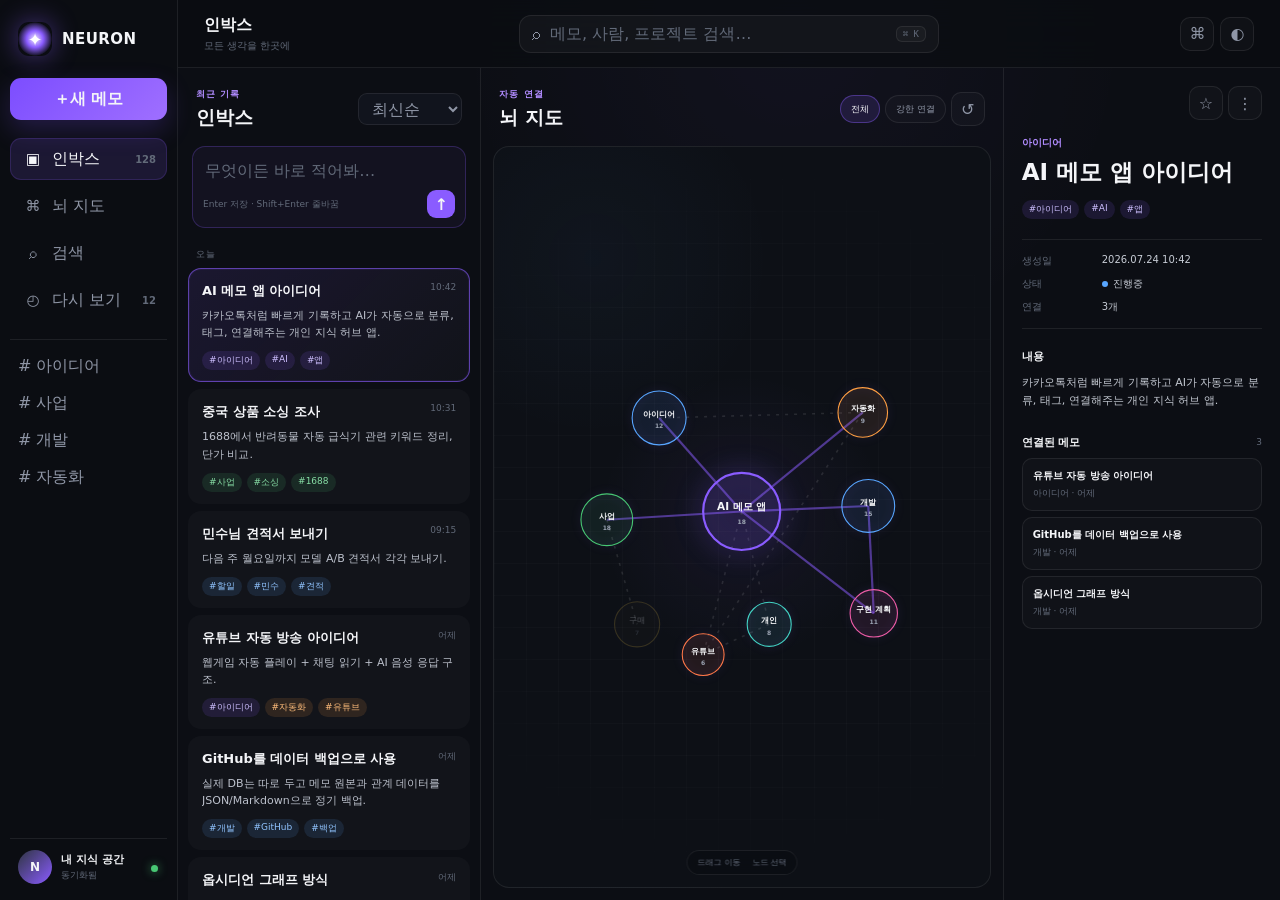
==== index.html @ 4fdd1e13 "NEURON v0.1.1" ====
<!doctype html>
<html lang="ko">
<head>
  <meta charset="utf-8" />
  <meta name="viewport" content="width=device-width, initial-scale=1, viewport-fit=cover" />
  <meta name="theme-color" content="#0b0d12" />
  <meta name="color-scheme" content="dark" />
  <title>NEURON — 개인 기억 인박스</title>
  <link rel="manifest" href="./manifest.webmanifest" />
  <link rel="icon" href="./assets/icon.svg" type="image/svg+xml" />
  <link rel="stylesheet" href="./styles.css" />
</head>
<body>
  <div class="app-shell" id="app">
    <aside class="sidebar" aria-label="주 메뉴">
      <div class="brand">
        <div class="brand-mark" aria-hidden="true">✦</div>
        <div>
          <strong>NEURON</strong>
          <span>PRIVATE BRAIN</span>
        </div>
      </div>

      <button class="new-note-button" id="newNoteDesktop" type="button">
        <span>＋</span><span>새 메모</span>
      </button>

      <nav class="side-nav">
        <button class="nav-item active" data-view="inbox" type="button">
          <span class="nav-icon">▣</span><span>인박스</span><b>128</b>
        </button>
        <button class="nav-item" data-view="graph" type="button">
          <span class="nav-icon">⌘</span><span>뇌 지도</span>
        </button>
        <button class="nav-item" data-view="search" type="button">
          <span class="nav-icon">⌕</span><span>검색</span>
        </button>
        <button class="nav-item" data-view="review" type="button">
          <span class="nav-icon">◴</span><span>다시 보기</span><b>12</b>
        </button>
      </nav>

      <div class="sidebar-section">
        <p>빠른 필터</p>
        <button class="mini-filter" type="button" data-filter="아이디어"># 아이디어</button>
        <button class="mini-filter" type="button" data-filter="사업"># 사업</button>
        <button class="mini-filter" type="button" data-filter="개발"># 개발</button>
        <button class="mini-filter" type="button" data-filter="자동화"># 자동화</button>
      </div>

      <div class="profile">
        <div class="avatar">N</div>
        <div>
          <strong>내 지식 공간</strong>
          <span>동기화됨</span>
        </div>
        <span class="sync-dot" title="동기화됨"></span>
      </div>
    </aside>

    <main class="workspace">
      <header class="topbar">
        <div class="topbar-title">
          <button class="mobile-menu-button" id="mobileMenuButton" type="button" aria-label="메뉴">☰</button>
          <div>
            <strong id="pageTitle">인박스</strong>
            <span id="pageSubtitle">모든 생각을 한곳에</span>
          </div>
        </div>

        <label class="global-search">
          <span>⌕</span>
          <input id="searchInput" type="search" placeholder="메모, 사람, 프로젝트 검색…" autocomplete="off" />
          <kbd>⌘ K</kbd>
        </label>

        <div class="topbar-actions">
          <button type="button" class="icon-button" id="focusGraphButton" title="뇌 지도">⌘</button>
          <button type="button" class="icon-button" id="themeButton" title="화면 집중">◐</button>
        </div>
      </header>

      <section class="desktop-grid view-panel active" id="view-inbox" data-panel="inbox">
        <section class="inbox-panel panel">
          <div class="panel-head">
            <div>
              <span class="eyebrow">최근 기록</span>
              <h2>인박스</h2>
            </div>
            <div class="panel-controls">
              <select id="sortSelect" aria-label="정렬">
                <option value="latest">최신순</option>
                <option value="oldest">오래된순</option>
              </select>
            </div>
          </div>

          <div class="composer inline-composer">
            <textarea id="quickNoteInput" rows="1" maxlength="1200" placeholder="무엇이든 바로 적어봐…"></textarea>
            <div class="composer-footer">
              <span class="composer-hint">Enter 저장 · Shift+Enter 줄바꿈</span>
              <button id="quickNoteSubmit" class="send-button" type="button" aria-label="메모 저장">↑</button>
            </div>
          </div>

          <div class="note-list" id="noteList" aria-live="polite"></div>
        </section>

        <section class="graph-panel panel">
          <div class="panel-head graph-head">
            <div>
              <span class="eyebrow">자동 연결</span>
              <h2>뇌 지도</h2>
            </div>
            <div class="graph-actions">
              <button class="chip-button active" type="button" data-graph-filter="all">전체</button>
              <button class="chip-button" type="button" data-graph-filter="strong">강한 연결</button>
              <button class="icon-button" id="resetGraphButton" type="button" title="그래프 초기화">↺</button>
            </div>
          </div>

          <div class="graph-stage" id="graphStage">
            <svg id="brainGraph" role="img" aria-label="메모 관계 그래프" viewBox="0 0 900 700" preserveAspectRatio="xMidYMid meet">
              <g id="graphEdges"></g>
              <g id="graphNodes"></g>
            </svg>
            <div class="graph-help">
              <span>드래그 이동</span><span>휠/핀치 확대</span><span>노드 선택</span>
            </div>
          </div>
        </section>

        <aside class="detail-panel panel" id="detailPanel">
          <div class="detail-empty" id="detailEmpty">
            <div class="empty-orbit">✦</div>
            <strong>메모를 선택해봐</strong>
            <span>내용과 연결된 메모가 여기에 보여.</span>
          </div>
          <div class="detail-content hidden" id="detailContent">
            <div class="detail-actions">
              <button class="icon-button" type="button" id="pinButton" title="고정">☆</button>
              <button class="icon-button" type="button" title="더보기">⋮</button>
            </div>
            <div class="detail-kicker" id="detailCategory">아이디어</div>
            <h2 id="detailTitle"></h2>
            <div class="tag-row" id="detailTags"></div>
            <dl class="meta-list">
              <div><dt>생성일</dt><dd id="detailCreated"></dd></div>
              <div><dt>상태</dt><dd><span class="status-dot"></span>진행중</dd></div>
              <div><dt>연결</dt><dd id="detailLinks"></dd></div>
            </dl>
            <div class="detail-body">
              <h3>내용</h3>
              <p id="detailBody"></p>
            </div>
            <div class="related-wrap">
              <div class="related-head"><h3>연결된 메모</h3><span id="relatedCount">0</span></div>
              <div id="relatedList" class="related-list"></div>
            </div>
          </div>
        </aside>
      </section>

      <section class="single-view view-panel" id="view-graph" data-panel="graph">
        <div class="standalone-panel">
          <div class="mobile-section-head">
            <div>
              <span class="eyebrow">관계 탐색</span>
              <h2>뇌 지도</h2>
            </div>
            <button class="icon-button" type="button" data-action="reset-mobile-graph">↺</button>
          </div>
          <div class="graph-stage standalone-graph">
            <svg id="mobileBrainGraph" role="img" aria-label="모바일 메모 관계 그래프" viewBox="0 0 900 700" preserveAspectRatio="xMidYMid meet">
              <g id="mobileGraphEdges"></g>
              <g id="mobileGraphNodes"></g>
            </svg>
          </div>
          <div class="mobile-node-info" id="mobileNodeInfo">
            노드를 선택하면 연결된 생각을 보여줘.
          </div>
        </div>
      </section>

      <section class="single-view view-panel" id="view-search" data-panel="search">
        <div class="standalone-panel narrow-panel">
          <span class="eyebrow">자연스럽게 찾기</span>
          <h2>검색</h2>
          <label class="large-search">
            <span>⌕</span>
            <input id="mobileSearchInput" type="search" placeholder="예: 지난주 사업 아이디어" />
          </label>
          <div class="search-suggestions">
            <button type="button">사업 아이디어</button>
            <button type="button">완료 안 한 할 일</button>
            <button type="button">자동화 관련 메모</button>
          </div>
          <div id="searchResults" class="search-results"></div>
        </div>
      </section>

      <section class="single-view view-panel" id="view-review" data-panel="review">
        <div class="standalone-panel narrow-panel">
          <span class="eyebrow">기억 회수</span>
          <h2>다시 보기</h2>
          <div class="review-grid">
            <article class="review-card">
              <span>7일 이상 안 본 메모</span>
              <strong>5개</strong>
              <p>중요하지만 최근 열어보지 않은 기록이 있어.</p>
            </article>
            <article class="review-card">
              <span>최근 발전한 아이디어</span>
              <strong>3개</strong>
              <p>연결된 메모가 새로 추가된 아이디어야.</p>
            </article>
            <article class="review-card">
              <span>미완료 할 일</span>
              <strong>4개</strong>
              <p>메모에 남아 있지만 아직 완료되지 않았어.</p>
            </article>
          </div>
        </div>
      </section>
    </main>

    <nav class="mobile-bottom-nav" aria-label="모바일 주 메뉴">
      <button class="mobile-nav-item active" data-view="inbox" type="button"><span>▣</span><b>인박스</b></button>
      <button class="mobile-nav-item" data-view="graph" type="button"><span>⌘</span><b>뇌 지도</b></button>
      <button class="mobile-fab" id="newNoteMobile" type="button" aria-label="새 메모">＋</button>
      <button class="mobile-nav-item" data-view="search" type="button"><span>⌕</span><b>검색</b></button>
      <button class="mobile-nav-item" data-view="review" type="button"><span>◴</span><b>다시 보기</b></button>
    </nav>

    <div class="modal-backdrop hidden" id="noteModal" role="dialog" aria-modal="true" aria-labelledby="modalTitle">
      <div class="note-modal-card">
        <div class="modal-head">
          <div>
            <span class="eyebrow">빠른 기록</span>
            <h2 id="modalTitle">새 메모</h2>
          </div>
          <button class="icon-button" id="closeModalButton" type="button" aria-label="닫기">×</button>
        </div>
        <textarea id="modalNoteInput" rows="7" maxlength="1200" placeholder="정리하지 말고 그냥 적어봐."></textarea>
        <div class="modal-footer">
          <span>저장 후 분류와 연결은 자동으로 처리돼.</span>
          <button class="primary-button" id="modalSaveButton" type="button">저장</button>
        </div>
      </div>
    </div>

    <div class="toast hidden" id="toast" role="status" aria-live="polite"></div>
  </div>

  <script src="./app.js" defer></script>
</body>
</html>
---- styles.css ----
:root {
  --bg: #0b0d12;
  --bg-soft: #10131a;
  --panel: rgba(19, 22, 30, 0.94);
  --panel-strong: #161a23;
  --panel-hover: #1b202b;
  --border: rgba(255, 255, 255, 0.08);
  --border-strong: rgba(255, 255, 255, 0.14);
  --text: #f4f5f8;
  --muted: #8f96a6;
  --muted-2: #626a79;
  --accent: #8a5cff;
  --accent-2: #b18cff;
  --accent-soft: rgba(138, 92, 255, 0.14);
  --green: #48c774;
  --blue: #58a6ff;
  --orange: #ff9f43;
  --yellow: #f2c94c;
  --pink: #ef5da8;
  --teal: #43d2c4;
  --danger: #ff6b6b;
  --sidebar-w: 208px;
  --topbar-h: 68px;
  --mobile-nav-h: 74px;
  --radius-lg: 18px;
  --radius-md: 14px;
  --shadow: 0 20px 60px rgba(0, 0, 0, 0.28);
}

* { box-sizing: border-box; }
html, body { margin: 0; min-height: 100%; background: var(--bg); color: var(--text); }
html { -webkit-text-size-adjust: 100%; }
body {
  font-family: Inter, Pretendard, "Apple SD Gothic Neo", "Noto Sans KR", system-ui, -apple-system, BlinkMacSystemFont, "Segoe UI", sans-serif;
  overflow-x: hidden;
}
button, input, textarea, select { font: inherit; }
button { color: inherit; }
button, [role="button"] { -webkit-tap-highlight-color: transparent; }
button:focus-visible, input:focus-visible, textarea:focus-visible, select:focus-visible {
  outline: 2px solid var(--accent-2);
  outline-offset: 2px;
}
.hidden { display: none !important; }

.app-shell {
  min-height: 100dvh;
  display: grid;
  grid-template-columns: var(--sidebar-w) minmax(0, 1fr);
  background:
    radial-gradient(circle at 62% 4%, rgba(138, 92, 255, 0.08), transparent 28%),
    var(--bg);
}

.sidebar {
  position: sticky;
  top: 0;
  height: 100dvh;
  z-index: 30;
  display: flex;
  flex-direction: column;
  gap: 18px;
  padding: 18px 14px 16px;
  background: rgba(12, 14, 19, 0.97);
  border-right: 1px solid var(--border);
}

.brand {
  min-height: 42px;
  display: flex;
  align-items: center;
  gap: 10px;
  padding: 0 8px;
}
.brand-mark {
  width: 34px;
  height: 34px;
  border-radius: 11px;
  display: grid;
  place-items: center;
  background: radial-gradient(circle at 50% 50%, #d8c8ff 0 8%, #8a5cff 35%, rgba(138,92,255,.15) 67%, transparent 70%);
  box-shadow: 0 0 26px rgba(138, 92, 255, 0.45);
  color: #fff;
  font-size: 18px;
}
.brand strong { display: block; font-size: 15px; letter-spacing: .03em; }
.brand span { display: block; margin-top: 2px; font-size: 9px; color: var(--muted-2); letter-spacing: .13em; }

.new-note-button {
  border: 0;
  min-height: 42px;
  border-radius: 11px;
  cursor: pointer;
  background: linear-gradient(135deg, #7c4dff, #9f6fff);
  box-shadow: 0 10px 26px rgba(124, 77, 255, .22);
  font-weight: 750;
}
.new-note-button:hover { filter: brightness(1.08); }

.side-nav { display: grid; gap: 5px; }
.nav-item {
  width: 100%;
  min-height: 42px;
  border: 1px solid transparent;
  border-radius: 11px;
  background: transparent;
  display: grid;
  grid-template-columns: 24px minmax(0, 1fr) auto;
  align-items: center;
  gap: 7px;
  padding: 0 10px;
  cursor: pointer;
  color: var(--muted);
  text-align: left;
}
.nav-item:hover { background: rgba(255,255,255,.03); color: var(--text); }
.nav-item.active {
  color: var(--text);
  background: var(--accent-soft);
  border-color: rgba(138, 92, 255, .18);
}
.nav-item b { font-size: 10px; font-weight: 600; color: var(--muted-2); }
.nav-icon { text-align: center; font-size: 15px; }

.sidebar-section {
  display: grid;
  gap: 5px;
  padding-top: 10px;
  border-top: 1px solid var(--border);
}
.sidebar-section p {
  margin: 0 0 4px;
  padding: 0 8px;
  font-size: 10px;
  color: var(--muted-2);
  text-transform: uppercase;
  letter-spacing: .08em;
}
.mini-filter {
  min-height: 32px;
  padding: 0 8px;
  border: 0;
  border-radius: 9px;
  text-align: left;
  background: transparent;
  color: var(--muted);
  cursor: pointer;
}
.mini-filter:hover { color: var(--text); background: rgba(255,255,255,.03); }

.profile {
  margin-top: auto;
  display: grid;
  grid-template-columns: 34px minmax(0,1fr) 8px;
  align-items: center;
  gap: 9px;
  padding: 11px 8px 0;
  border-top: 1px solid var(--border);
}
.avatar {
  width: 34px;
  height: 34px;
  border-radius: 50%;
  display: grid;
  place-items: center;
  background: linear-gradient(135deg, #2e3441, #8a5cff);
  font-size: 12px;
  font-weight: 800;
}
.profile strong { display: block; font-size: 11px; }
.profile span { display: block; font-size: 9px; color: var(--muted-2); margin-top: 2px; }
.sync-dot {
  width: 7px;
  height: 7px;
  border-radius: 50%;
  background: var(--green);
  box-shadow: 0 0 10px rgba(72,199,116,.7);
}

.workspace {
  min-width: 0;
  min-height: 100dvh;
  display: flex;
  flex-direction: column;
}
.topbar {
  position: sticky;
  top: 0;
  z-index: 20;
  height: var(--topbar-h);
  display: grid;
  grid-template-columns: minmax(150px, 1fr) minmax(260px, 420px) minmax(100px, 1fr);
  align-items: center;
  gap: 18px;
  padding: 0 clamp(14px, 2vw, 28px);
  border-bottom: 1px solid var(--border);
  background: rgba(11, 13, 18, 0.86);
  backdrop-filter: blur(18px);
  -webkit-backdrop-filter: blur(18px);
}
.topbar-title { display: flex; align-items: center; gap: 10px; min-width: 0; }
.topbar-title strong { display: block; font-size: 16px; }
.topbar-title span { display: block; margin-top: 3px; font-size: 10px; color: var(--muted-2); white-space: nowrap; overflow: hidden; text-overflow: ellipsis; }
.mobile-menu-button { display: none; }

.global-search {
  height: 38px;
  display: grid;
  grid-template-columns: auto minmax(0, 1fr) auto;
  align-items: center;
  gap: 8px;
  padding: 0 12px;
  border: 1px solid var(--border);
  border-radius: 12px;
  background: rgba(255,255,255,.035);
  color: var(--muted);
}
.global-search:focus-within { border-color: rgba(138,92,255,.5); background: rgba(138,92,255,.06); }
.global-search input {
  min-width: 0;
  border: 0;
  outline: 0;
  color: var(--text);
  background: transparent;
}
.global-search input::placeholder { color: var(--muted-2); }
.global-search kbd {
  border: 1px solid var(--border);
  border-radius: 6px;
  padding: 2px 6px;
  color: var(--muted-2);
  font-size: 9px;
  background: rgba(255,255,255,.03);
}
.topbar-actions { justify-self: end; display: flex; gap: 6px; }
.icon-button {
  min-width: 34px;
  height: 34px;
  border-radius: 10px;
  border: 1px solid var(--border);
  background: rgba(255,255,255,.025);
  color: var(--muted);
  cursor: pointer;
}
.icon-button:hover { color: var(--text); border-color: var(--border-strong); background: rgba(255,255,255,.05); }

.view-panel { display: none; }
.view-panel.active { display: grid; }

.desktop-grid {
  flex: 1;
  min-height: calc(100dvh - var(--topbar-h));
  grid-template-columns:
    minmax(280px, 0.95fr)
    minmax(430px, 1.65fr)
    minmax(280px, 0.95fr);
}
.panel {
  min-width: 0;
  min-height: 0;
  border-right: 1px solid var(--border);
  background: rgba(15, 18, 24, .44);
}
.panel:last-child { border-right: 0; }

.panel-head {
  min-height: 78px;
  display: flex;
  align-items: center;
  justify-content: space-between;
  gap: 12px;
  padding: 16px 18px 12px;
}
.eyebrow {
  display: block;
  font-size: 9px;
  font-weight: 800;
  letter-spacing: .12em;
  text-transform: uppercase;
  color: var(--accent-2);
}
.panel-head h2, .standalone-panel h2 {
  margin: 4px 0 0;
  font-size: clamp(18px, 1.5vw, 24px);
}
.panel-controls select {
  height: 32px;
  border: 1px solid var(--border);
  border-radius: 9px;
  padding: 0 9px;
  color: var(--muted);
  background: var(--panel);
}

.inbox-panel {
  display: flex;
  flex-direction: column;
  height: calc(100dvh - var(--topbar-h));
  overflow: hidden;
}
.composer {
  border: 1px solid rgba(138,92,255,.25);
  background: rgba(138,92,255,.055);
}
.inline-composer {
  margin: 0 14px 12px;
  border-radius: 13px;
  padding: 10px 10px 8px;
}
.composer textarea {
  width: 100%;
  max-height: 150px;
  resize: none;
  border: 0;
  outline: 0;
  color: var(--text);
  background: transparent;
  line-height: 1.5;
}
.composer textarea::placeholder { color: var(--muted-2); }
.composer-footer {
  display: flex;
  justify-content: space-between;
  align-items: center;
  gap: 8px;
  min-height: 30px;
}
.composer-hint { font-size: 9px; color: var(--muted-2); }
.send-button {
  width: 28px;
  height: 28px;
  border: 0;
  border-radius: 9px;
  display: grid;
  place-items: center;
  background: var(--accent);
  cursor: pointer;
  font-weight: 900;
}
.note-list {
  min-height: 0;
  flex: 1;
  overflow-y: auto;
  overscroll-behavior: contain;
  scrollbar-width: thin;
  padding: 0 10px 28px;
}
.day-divider {
  margin: 8px 8px 7px;
  font-size: 9px;
  color: var(--muted-2);
  letter-spacing: .08em;
  text-transform: uppercase;
}
.note-card {
  width: 100%;
  border: 1px solid transparent;
  border-radius: 13px;
  padding: 13px 13px 11px;
  margin-bottom: 7px;
  background: rgba(255,255,255,.025);
  cursor: pointer;
  text-align: left;
  transition: transform .14s ease, border-color .14s ease, background .14s ease;
}
.note-card:hover { background: rgba(255,255,255,.045); transform: translateY(-1px); }
.note-card.selected {
  border-color: rgba(138,92,255,.62);
  background: linear-gradient(135deg, rgba(138,92,255,.12), rgba(255,255,255,.025));
  box-shadow: inset 0 0 0 1px rgba(138,92,255,.08);
}
.note-card-top { display: flex; align-items: start; justify-content: space-between; gap: 10px; }
.note-card h3 {
  min-width: 0;
  margin: 0;
  font-size: 13px;
  line-height: 1.4;
  white-space: nowrap;
  overflow: hidden;
  text-overflow: ellipsis;
}
.note-time { flex: 0 0 auto; font-size: 9px; color: var(--muted-2); }
.note-card p {
  margin: 7px 0 10px;
  font-size: 11px;
  color: #bcc1cc;
  line-height: 1.55;
  display: -webkit-box;
  -webkit-line-clamp: 2;
  -webkit-box-orient: vertical;
  overflow: hidden;
}
.tag-row { display: flex; flex-wrap: wrap; gap: 5px; }
.tag {
  max-width: 100%;
  padding: 3px 7px;
  border-radius: 999px;
  font-size: 9px;
  overflow: hidden;
  white-space: nowrap;
  text-overflow: ellipsis;
  background: rgba(138,92,255,.13);
  color: #cebfff;
}
.tag.green { background: rgba(72,199,116,.12); color: #87dda5; }
.tag.blue { background: rgba(88,166,255,.12); color: #91c4ff; }
.tag.yellow { background: rgba(242,201,76,.12); color: #f0d77e; }
.tag.orange { background: rgba(255,159,67,.12); color: #ffbd7b; }

.graph-panel {
  height: calc(100dvh - var(--topbar-h));
  display: flex;
  flex-direction: column;
}
.graph-actions { display: flex; gap: 5px; align-items: center; flex-wrap: wrap; justify-content: end; }
.chip-button {
  height: 28px;
  border: 1px solid var(--border);
  border-radius: 999px;
  padding: 0 10px;
  background: rgba(255,255,255,.02);
  color: var(--muted);
  cursor: pointer;
  font-size: 9px;
}
.chip-button.active { color: var(--text); border-color: rgba(138,92,255,.4); background: var(--accent-soft); }

.graph-stage {
  position: relative;
  min-height: 0;
  flex: 1;
  margin: 0 12px 12px;
  overflow: hidden;
  border: 1px solid var(--border);
  border-radius: 16px;
  background:
    radial-gradient(circle at 50% 50%, rgba(138,92,255,.07), transparent 32%),
    radial-gradient(circle at 20% 15%, rgba(88,166,255,.04), transparent 24%),
    #0d1016;
  touch-action: none;
}
.graph-stage::before {
  content: "";
  position: absolute;
  inset: 0;
  pointer-events: none;
  background-image:
    linear-gradient(rgba(255,255,255,.018) 1px, transparent 1px),
    linear-gradient(90deg, rgba(255,255,255,.018) 1px, transparent 1px);
  background-size: 32px 32px;
  mask-image: radial-gradient(circle, black 0 54%, transparent 84%);
}
.graph-stage svg {
  width: 100%;
  height: 100%;
  min-height: 320px;
  display: block;
  cursor: grab;
}
.graph-stage svg:active { cursor: grabbing; }
.graph-help {
  position: absolute;
  left: 50%;
  bottom: 12px;
  transform: translateX(-50%);
  display: flex;
  gap: 12px;
  padding: 6px 10px;
  border: 1px solid var(--border);
  border-radius: 999px;
  background: rgba(11,13,18,.72);
  backdrop-filter: blur(10px);
  color: var(--muted-2);
  font-size: 8px;
  pointer-events: none;
  white-space: nowrap;
}

.edge {
  stroke: rgba(255,255,255,.16);
  stroke-width: 1.6;
  vector-effect: non-scaling-stroke;
}
.edge.strong { stroke: rgba(138,92,255,.52); stroke-width: 2.2; }
.edge.weak { stroke-dasharray: 3 6; opacity: .65; }
.node { cursor: pointer; transform-box: fill-box; transform-origin: center; }
.node circle {
  stroke-width: 2;
  filter: drop-shadow(0 0 8px rgba(138,92,255,.26));
  transition: filter .15s ease, opacity .15s ease;
}
.node:hover circle { filter: drop-shadow(0 0 16px rgba(138,92,255,.6)); }
.node text { fill: #f5f6f8; text-anchor: middle; font-weight: 800; pointer-events: none; }
.node .count { fill: #9ba3b2; font-weight: 600; }
.node.dim { opacity: .18; }
.node.active circle { stroke-width: 4; filter: drop-shadow(0 0 22px rgba(138,92,255,.78)); }

.detail-panel {
  height: calc(100dvh - var(--topbar-h));
  overflow-y: auto;
  padding: 18px;
  scrollbar-width: thin;
}
.detail-empty {
  height: 100%;
  min-height: 340px;
  display: grid;
  place-items: center;
  align-content: center;
  gap: 8px;
  color: var(--muted);
  text-align: center;
}
.empty-orbit {
  width: 54px;
  height: 54px;
  border: 1px solid rgba(138,92,255,.4);
  border-radius: 50%;
  display: grid;
  place-items: center;
  color: var(--accent-2);
  box-shadow: 0 0 30px rgba(138,92,255,.12);
}
.detail-empty strong { color: var(--text); font-size: 13px; }
.detail-empty span { font-size: 10px; }
.detail-content { position: relative; }
.detail-actions { display: flex; justify-content: flex-end; gap: 5px; }
.detail-kicker { margin-top: 16px; color: var(--accent-2); font-size: 10px; font-weight: 800; }
.detail-content h2 { margin: 8px 0 12px; font-size: clamp(20px, 1.8vw, 27px); line-height: 1.28; }
.meta-list {
  display: grid;
  gap: 9px;
  margin: 20px 0;
  padding: 14px 0;
  border-top: 1px solid var(--border);
  border-bottom: 1px solid var(--border);
}
.meta-list div { display: grid; grid-template-columns: 70px minmax(0,1fr); gap: 10px; font-size: 10px; }
.meta-list dt { color: var(--muted-2); }
.meta-list dd { margin: 0; color: #c7ccd5; }
.status-dot {
  display: inline-block;
  width: 6px;
  height: 6px;
  margin-right: 5px;
  border-radius: 50%;
  background: var(--blue);
}
.detail-body h3, .related-head h3 { margin: 0; font-size: 11px; }
.detail-body p { margin: 10px 0 0; font-size: 11px; line-height: 1.7; color: #c3c8d1; white-space: pre-wrap; }
.related-wrap { margin-top: 24px; }
.related-head { display: flex; align-items: center; justify-content: space-between; margin-bottom: 8px; }
.related-head span { font-size: 9px; color: var(--muted-2); }
.related-list { display: grid; gap: 6px; }
.related-item {
  padding: 10px;
  border: 1px solid var(--border);
  border-radius: 10px;
  background: rgba(255,255,255,.02);
}
.related-item strong { display: block; font-size: 10px; }
.related-item span { display: block; margin-top: 4px; font-size: 9px; color: var(--muted-2); }

.single-view {
  min-height: calc(100dvh - var(--topbar-h));
  padding: clamp(14px, 3vw, 32px);
}
.standalone-panel {
  width: min(1120px, 100%);
  min-height: calc(100dvh - var(--topbar-h) - 64px);
  margin: 0 auto;
  padding: clamp(16px, 2vw, 26px);
  border: 1px solid var(--border);
  border-radius: var(--radius-lg);
  background: rgba(16, 19, 26, .7);
  box-shadow: var(--shadow);
}
.narrow-panel { width: min(820px, 100%); }
.mobile-section-head { display: flex; justify-content: space-between; align-items: center; margin-bottom: 14px; }
.standalone-graph { height: min(68dvh, 700px); margin: 0; }
.mobile-node-info {
  margin-top: 12px;
  padding: 13px 14px;
  border: 1px solid var(--border);
  border-radius: 12px;
  background: rgba(255,255,255,.025);
  color: var(--muted);
  font-size: 11px;
  line-height: 1.5;
}

.large-search {
  height: 48px;
  display: grid;
  grid-template-columns: auto minmax(0, 1fr);
  align-items: center;
  gap: 8px;
  margin-top: 18px;
  padding: 0 14px;
  border: 1px solid var(--border);
  border-radius: 13px;
  background: rgba(255,255,255,.03);
}
.large-search:focus-within { border-color: rgba(138,92,255,.55); }
.large-search input { min-width: 0; border: 0; outline: 0; background: transparent; color: var(--text); }
.search-suggestions { display: flex; flex-wrap: wrap; gap: 7px; margin-top: 12px; }
.search-suggestions button {
  min-height: 31px;
  border: 1px solid var(--border);
  border-radius: 999px;
  padding: 0 10px;
  background: rgba(255,255,255,.02);
  color: var(--muted);
  cursor: pointer;
  font-size: 10px;
}
.search-results { display: grid; gap: 8px; margin-top: 20px; }
.search-result {
  padding: 13px;
  border: 1px solid var(--border);
  border-radius: 12px;
  background: rgba(255,255,255,.02);
}
.search-result strong { display: block; font-size: 12px; }
.search-result p { margin: 6px 0 0; color: var(--muted); font-size: 10px; line-height: 1.5; }

.review-grid {
  display: grid;
  grid-template-columns: repeat(3, minmax(0, 1fr));
  gap: 12px;
  margin-top: 20px;
}
.review-card {
  min-height: 170px;
  padding: 18px;
  border: 1px solid var(--border);
  border-radius: 15px;
  background: linear-gradient(145deg, rgba(138,92,255,.08), rgba(255,255,255,.02));
}
.review-card span { color: var(--muted); font-size: 10px; }
.review-card strong { display: block; margin-top: 18px; font-size: 34px; }
.review-card p { margin: 12px 0 0; color: #b6bcc8; line-height: 1.6; font-size: 10px; }

.mobile-bottom-nav { display: none; }

.modal-backdrop {
  position: fixed;
  inset: 0;
  z-index: 100;
  display: grid;
  place-items: center;
  padding: 16px;
  background: rgba(0,0,0,.68);
  backdrop-filter: blur(12px);
}
.note-modal-card {
  width: min(620px, 100%);
  border: 1px solid var(--border-strong);
  border-radius: 18px;
  padding: 18px;
  background: #131720;
  box-shadow: var(--shadow);
}
.modal-head { display: flex; justify-content: space-between; align-items: start; gap: 10px; }
.modal-head h2 { margin: 4px 0 0; font-size: 20px; }
.note-modal-card textarea {
  width: 100%;
  min-height: 180px;
  margin-top: 16px;
  resize: vertical;
  border: 1px solid var(--border);
  border-radius: 13px;
  padding: 14px;
  outline: 0;
  color: var(--text);
  background: rgba(255,255,255,.025);
  line-height: 1.6;
}
.note-modal-card textarea:focus { border-color: rgba(138,92,255,.55); }
.modal-footer {
  display: flex;
  align-items: center;
  justify-content: space-between;
  gap: 10px;
  margin-top: 12px;
}
.modal-footer span { color: var(--muted-2); font-size: 9px; }
.primary-button {
  min-width: 78px;
  height: 38px;
  border: 0;
  border-radius: 10px;
  background: var(--accent);
  cursor: pointer;
  font-weight: 800;
}

.toast {
  position: fixed;
  z-index: 120;
  left: 50%;
  bottom: 24px;
  transform: translateX(-50%);
  min-width: 170px;
  max-width: calc(100vw - 32px);
  padding: 10px 14px;
  border: 1px solid var(--border-strong);
  border-radius: 999px;
  background: rgba(20,23,31,.94);
  box-shadow: var(--shadow);
  color: var(--text);
  text-align: center;
  font-size: 10px;
}

body.focus-mode .sidebar,
body.focus-mode .detail-panel { display: none; }
body.focus-mode .app-shell { grid-template-columns: 1fr; }
body.focus-mode .desktop-grid { grid-template-columns: minmax(300px,.7fr) minmax(560px,1.8fr); }

@media (max-width: 1280px) {
  :root { --sidebar-w: 178px; }
  .desktop-grid {
    grid-template-columns: minmax(260px, .9fr) minmax(400px, 1.55fr) minmax(250px, .82fr);
  }
  .sidebar { padding-inline: 10px; }
  .brand span, .sidebar-section p { display: none; }
  .graph-help span:nth-child(2) { display: none; }
}

@media (max-width: 1080px) {
  :root { --sidebar-w: 74px; }
  .brand { justify-content: center; padding: 0; }
  .brand > div:last-child, .new-note-button span:last-child,
  .nav-item span:nth-child(2), .nav-item b,
  .sidebar-section, .profile > div:nth-child(2), .sync-dot { display: none; }
  .new-note-button { font-size: 20px; }
  .nav-item { grid-template-columns: 1fr; place-items: center; padding: 0; }
  .profile { grid-template-columns: 1fr; place-items: center; padding-inline: 0; }
  .desktop-grid { grid-template-columns: minmax(260px, .8fr) minmax(430px, 1.35fr); }
  .detail-panel { display: none; }
  .topbar { grid-template-columns: minmax(120px, .8fr) minmax(260px, 1.3fr) auto; }
}

@media (max-width: 820px) {
  :root {
    --topbar-h: 60px;
    --sidebar-w: 0px;
  }
  body { padding-bottom: env(safe-area-inset-bottom); }
  .app-shell { display: block; min-height: 100dvh; }
  .sidebar { display: none; }
  .workspace { min-height: 100dvh; padding-bottom: calc(var(--mobile-nav-h) + env(safe-area-inset-bottom)); }
  .topbar {
    height: var(--topbar-h);
    grid-template-columns: minmax(0,1fr) auto;
    padding: 0 max(14px, env(safe-area-inset-left)) 0 max(14px, env(safe-area-inset-right));
  }
  .topbar-title strong { font-size: 16px; }
  .topbar-title span { font-size: 9px; }
  .mobile-menu-button { display: none; }
  .global-search { display: none; }
  .topbar-actions .icon-button:first-child { display: none; }

  .desktop-grid {
    display: block !important;
    min-height: calc(100dvh - var(--topbar-h) - var(--mobile-nav-h));
  }
  .graph-panel, .detail-panel { display: none; }
  .inbox-panel {
    height: auto;
    min-height: calc(100dvh - var(--topbar-h) - var(--mobile-nav-h) - env(safe-area-inset-bottom));
    overflow: visible;
    border-right: 0;
    background: transparent;
  }
  .panel-head { min-height: 66px; padding: 14px 14px 8px; }
  .inline-composer {
    margin: 4px 12px 10px;
    position: sticky;
    top: calc(var(--topbar-h) + 8px);
    z-index: 9;
    background: rgba(18,21,29,.92);
    backdrop-filter: blur(14px);
  }
  .composer-hint { display: none; }
  .note-list {
    overflow: visible;
    padding: 0 10px 24px;
  }
  .note-card {
    padding: 14px;
    margin-bottom: 8px;
    background: rgba(255,255,255,.03);
  }
  .note-card:hover { transform: none; }
  .note-card h3 { font-size: 14px; }
  .note-card p { font-size: 11.5px; -webkit-line-clamp: 3; }
  .note-time { font-size: 10px; }

  .single-view {
    min-height: calc(100dvh - var(--topbar-h) - var(--mobile-nav-h) - env(safe-area-inset-bottom));
    padding: 12px;
  }
  .standalone-panel {
    min-height: calc(100dvh - var(--topbar-h) - var(--mobile-nav-h) - 24px - env(safe-area-inset-bottom));
    padding: 14px;
    border-radius: 15px;
    box-shadow: none;
  }
  .standalone-graph {
    height: calc(100dvh - var(--topbar-h) - var(--mobile-nav-h) - 166px - env(safe-area-inset-bottom));
    min-height: 360px;
  }
  .graph-stage svg { min-height: 280px; }
  .graph-help { display: none; }
  .review-grid { grid-template-columns: 1fr; }
  .review-card { min-height: 130px; }
  .review-card strong { font-size: 28px; }

  .mobile-bottom-nav {
    position: fixed;
    left: 0;
    right: 0;
    bottom: 0;
    z-index: 60;
    height: calc(var(--mobile-nav-h) + env(safe-area-inset-bottom));
    display: grid;
    grid-template-columns: 1fr 1fr 68px 1fr 1fr;
    align-items: start;
    padding: 8px max(6px, env(safe-area-inset-right)) env(safe-area-inset-bottom) max(6px, env(safe-area-inset-left));
    border-top: 1px solid var(--border);
    background: rgba(11,13,18,.94);
    backdrop-filter: blur(18px);
    -webkit-backdrop-filter: blur(18px);
  }
  .mobile-nav-item {
    height: 50px;
    border: 0;
    background: transparent;
    color: var(--muted-2);
    display: grid;
    place-items: center;
    align-content: center;
    gap: 4px;
    cursor: pointer;
  }
  .mobile-nav-item span { font-size: 18px; }
  .mobile-nav-item b { font-size: 9px; font-weight: 650; }
  .mobile-nav-item.active { color: var(--accent-2); }
  .mobile-fab {
    width: 52px;
    height: 52px;
    justify-self: center;
    margin-top: -18px;
    border: 0;
    border-radius: 50%;
    background: linear-gradient(135deg, #7a4eff, #a46fff);
    box-shadow: 0 12px 28px rgba(122,78,255,.38);
    color: white;
    font-size: 26px;
    cursor: pointer;
  }
  .modal-backdrop { align-items: end; padding: 0; }
  .note-modal-card {
    width: 100%;
    border-radius: 20px 20px 0 0;
    padding:
      18px
      max(16px, env(safe-area-inset-right))
      calc(16px + env(safe-area-inset-bottom))
      max(16px, env(safe-area-inset-left));
  }
  .note-modal-card textarea { min-height: 32dvh; resize: none; }
  .toast { bottom: calc(var(--mobile-nav-h) + 18px + env(safe-area-inset-bottom)); }
}

@media (max-width: 430px) {
  .topbar-actions .icon-button:last-child { min-width: 32px; height: 32px; }
  .panel-controls select { max-width: 92px; font-size: 10px; }
  .tag { font-size: 8.5px; }
  .mobile-bottom-nav { grid-template-columns: 1fr 1fr 62px 1fr 1fr; }
  .mobile-fab { width: 48px; height: 48px; }
  .modal-footer { align-items: flex-end; }
  .modal-footer span { max-width: 68%; line-height: 1.4; }
}

@media (max-width: 360px) {
  .panel-head { padding-inline: 11px; }
  .inline-composer { margin-inline: 9px; }
  .note-list { padding-inline: 7px; }
  .note-card { padding: 12px; }
  .mobile-nav-item b { font-size: 8px; }
  .mobile-bottom-nav { grid-template-columns: 1fr 1fr 58px 1fr 1fr; padding-inline: 2px; }
}

@media (orientation: landscape) and (max-height: 540px) and (max-width: 960px) {
  :root { --mobile-nav-h: 58px; --topbar-h: 52px; }
  .mobile-bottom-nav { grid-template-columns: 1fr 1fr 58px 1fr 1fr; padding-top: 4px; }
  .mobile-nav-item { height: 40px; }
  .mobile-nav-item span { font-size: 14px; }
  .mobile-fab { width: 42px; height: 42px; margin-top: -9px; }
  .standalone-graph { min-height: 240px; height: calc(100dvh - 160px); }
  .inline-composer { position: static; }
}

@media (prefers-reduced-motion: reduce) {
  *, *::before, *::after {
    scroll-behavior: auto !important;
    animation-duration: .001ms !important;
    transition-duration: .001ms !important;
  }
}
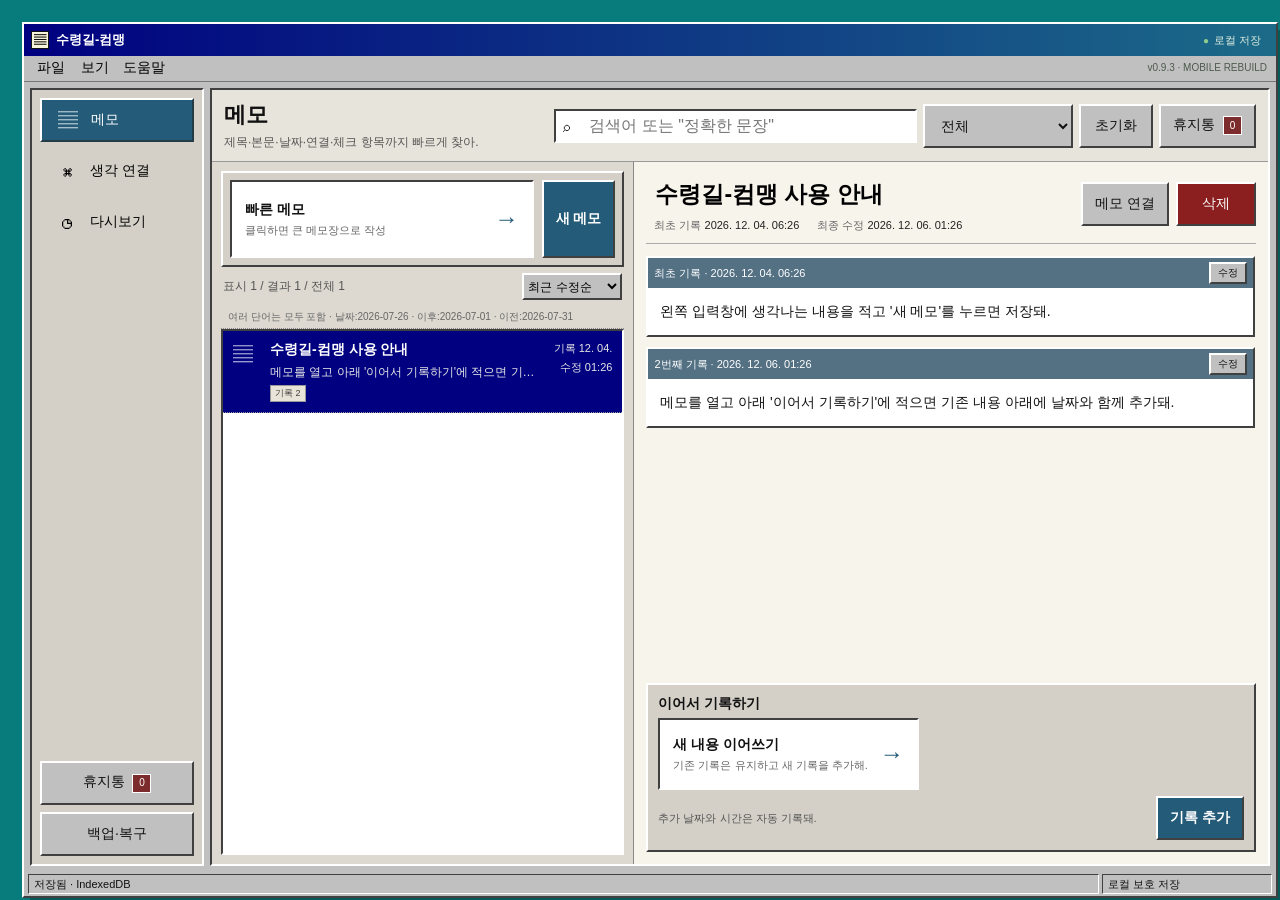
==== commit 7c07d005: "수령길-컴맹 v0.9.3" ====
--- a/index.html
+++ b/index.html
@@ -1,257 +1,134 @@
 <!doctype html>
 <html lang="ko">
 <head>
-  <meta charset="utf-8" />
-  <meta name="viewport" content="width=device-width, initial-scale=1, viewport-fit=cover" />
-  <meta name="theme-color" content="#0b0d12" />
-  <meta name="color-scheme" content="dark" />
-  <title>NEURON — 개인 기억 인박스</title>
-  <link rel="manifest" href="./manifest.webmanifest" />
-  <link rel="icon" href="./assets/icon.svg" type="image/svg+xml" />
-  <link rel="stylesheet" href="./styles.css" />
+<meta charset="utf-8">
+<meta name="viewport" content="width=device-width, initial-scale=1, viewport-fit=cover">
+<meta http-equiv="Content-Security-Policy" content="default-src 'self'; script-src 'self'; style-src 'self' 'unsafe-inline'; img-src 'self' data: blob:; font-src 'self'; connect-src 'none'; object-src 'none'; base-uri 'none'; frame-ancestors 'none'; form-action 'self'">
+<meta name="referrer" content="no-referrer">
+<meta name="theme-color" content="#245b78">
+<meta name="color-scheme" content="light">
+<link rel="icon" href="icons/icon-192.png">
+<title>수령길-컴맹 v0.9.3</title>
+<link rel="stylesheet" href="app-v093.css">
 </head>
 <body>
-  <div class="app-shell" id="app">
-    <aside class="sidebar" aria-label="주 메뉴">
-      <div class="brand">
-        <div class="brand-mark" aria-hidden="true">✦</div>
-        <div>
-          <strong>NEURON</strong>
-          <span>PRIVATE BRAIN</span>
-        </div>
-      </div>
+<div class="desktop"><main class="win">
+<header class="titlebar"><div class="title-left"><span class="app-icon">▤</span><span>수령길-컴맹</span></div><div class="title-right"><button class="title-save" id="backupTop" type="button" title="백업·복구 열기"><span class="save-dot">●</span><span>로컬 저장</span></button></div></header>
+<div class="menu"><button id="menuFile">파일</button><button id="menuView">보기</button><button id="menuHelp">도움말</button><span class="build">v0.9.3 · MOBILE REBUILD</span></div>
+<div class="layout">
+<aside class="sidebar"><nav class="nav"><button class="active" data-view="notes"><span class="ico">▤</span><span>메모</span></button><button data-view="graph"><span class="ico">⌘</span><span>생각 연결</span></button><button data-view="review"><span class="ico">◷</span><span>다시보기</span></button></nav><div class="side-actions"><button class="classic" id="trashBtn">휴지통 <span class="trash-badge" id="trashCountSide">0</span></button><button class="classic" id="backupBtn">백업·복구</button><input class="hidden" id="importFile" type="file" accept=".json,application/json"></div></aside>
+<section class="workspace">
+<section class="view active" data-panel="notes">
+<div class="toolbar"><div><h1>메모</h1><p>제목·본문·날짜·연결·체크 항목까지 빠르게 찾아.</p></div><div class="toolbar-actions search-actions"><label class="search"><span>⌕</span><input id="searchInput" type="search" placeholder='검색어 또는 "정확한 문장"'></label><select class="classic search-scope" id="searchScope" aria-label="검색 범위"><option value="all">전체</option><option value="title">제목</option><option value="body">본문</option><option value="linked">직접 연결된 메모</option><option value="tasks">미완료 체크</option><option value="recent30">최근 30일</option></select><button class="classic" id="searchClear" type="button">초기화</button><button class="classic safety-button" id="trashTopBtn" type="button" aria-label="휴지통">휴지통 <span class="trash-badge" id="trashCountTop">0</span></button></div></div>
+<div class="notes-layout" id="notesLayout">
+<section class="list-pane">
+<div class="quick"><button class="quick-editor-wrap note-launcher" id="quickEditorWrap" type="button"><span class="launcher-copy"><strong>빠른 메모</strong><small>클릭하면 큰 메모장으로 작성</small></span><span class="launcher-arrow">→</span><span class="rich-editor hidden" id="quickEditor" contenteditable="false"></span></button><button class="classic primary" id="newBtn">새 메모</button></div>
+<div class="list-meta"><span id="countText">0개</span><div class="list-meta-actions"><select id="sortSelect"><option value="updated">최근 수정순</option><option value="created">최근 작성순</option><option value="old">오래된 작성순</option><option value="title">제목순</option></select><button class="classic hidden" id="loadMoreBtn" type="button">더 보기</button></div></div><div class="search-guide" id="searchGuide">여러 단어는 모두 포함 · 날짜:2026-07-26 · 이후:2026-07-01 · 이전:2026-07-31</div><div class="note-list" id="noteList"></div>
+</section>
+<section class="detail-pane"><div class="empty" id="emptyState"><div class="big">▤</div><strong>메모를 선택해.</strong><span>오른쪽 내용은 고정된 영역 안에서만 스크롤돼.</span></div>
+<article class="detail hidden" id="detail"><div class="detail-top"><button class="classic mobile-back" id="backBtn">← 목록</button><div><input class="title-input" id="titleInput" maxlength="160"><div class="date-line"><span>최초 기록 <b id="createdText"></b></span><span>최종 수정 <b id="updatedText"></b></span></div></div><div class="detail-actions"><button class="classic" id="linkBtn">메모 연결</button><button class="classic danger" id="deleteBtn">삭제</button></div></div>
+<div class="timeline" id="timeline"></div>
+<div class="append"><label>이어서 기록하기</label><button class="append-editor-wrap note-launcher" id="appendEditorWrap" type="button"><span class="launcher-copy"><strong>새 내용 이어쓰기</strong><small>기존 기록은 유지하고 새 기록을 추가해.</small></span><span class="launcher-arrow">→</span><span class="rich-editor append-editor hidden" id="appendEditor" contenteditable="false"></span></button><div class="append-foot"><span>추가 날짜와 시간은 자동 기록돼.</span><button class="classic primary" id="appendBtn">기록 추가</button></div></div>
+</article></section></div></section>
+<section class="view" data-panel="graph">
+<div class="toolbar graph-toolbar"><div><h1>생각 연결</h1><p>실제 메모에 있는 단어와 직접 연결만 사용해 관계를 보여줘.</p></div><div class="graph-tools"><span class="graph-stats" id="graphStats">연결 계산 중</span><label class="graph-search"><span>⌕</span><input id="graphSearch" type="search" placeholder="그래프 메모 찾기"></label><select class="classic" id="graphMode"><option value="recent">최근 메모</option><option value="connected">연결 많은 메모</option><option value="all">전체에서 선택</option></select><select class="classic" id="graphLimit"><option value="40">40개</option><option value="70" selected>70개</option><option value="120">120개</option></select><select class="classic" id="graphStrength"><option value="loose">연결 넓게</option><option value="normal" selected>연결 보통</option><option value="strong">연결 강하게</option></select><button class="classic" id="graphLinkModeBtn">직접 연결</button><button class="classic" id="resetGraph">가운데</button></div></div>
+<div class="graph-layout"><div class="graph-box" id="graphBox"><div class="graph-link-mode-banner" id="graphLinkBanner">첫 번째 메모를 클릭한 뒤 → 연결할 두 번째 메모를 클릭해.</div><div class="graph-legend"><span><i class="legend-line"></i>실제 주제</span><span><i class="legend-line auto"></i>자동 연결</span><span><i class="legend-line manual"></i>직접 연결</span></div><svg class="graph-canvas" id="graph" viewBox="0 0 1000 700"><g id="graphViewport"><g id="edges"></g><g id="nodes"></g></g></svg><div class="graph-help">한 손가락 이동 · 두 손가락 확대 · 메모 한 번 클릭은 관계 보기 · 두 번 클릭은 열기</div></div><aside class="graph-inspector" id="graphInspector"><div class="graph-inspector-empty"><strong>메모를 선택해.</strong><span>관련 메모와 연결 이유가 여기에 표시돼.</span></div></aside></div>
+</section>
+<section class="view" data-panel="review"><div class="toolbar review-toolbar"><div><h1>다시보기</h1><p>잊힌 생각, 이어 쓴 기록, 미완료 체크를 다시 꺼내줘.</p></div><div class="review-tools"><select class="classic" id="reviewMode"><option value="all">전체</option><option value="daily">오늘의 메모</option><option value="stale">오래 안 본 메모</option><option value="tasks">미완료 체크</option><option value="connected">연결 중심</option></select><button class="classic" id="reviewShuffle" type="button">오늘 다시 뽑기</button></div></div><div class="review-summary" id="reviewSummary"></div><div class="review-grid" id="reviewGrid"></div></section>
+</section></div><footer class="status"><span id="statusText">저장됨</span><span id="syncStatusText">로컬 보호 저장</span></footer></main></div>
+<nav class="mobile-nav"><button class="active" data-view="notes"><span>▤</span><b>메모</b></button><button data-view="graph"><span>⌘</span><b>생각 연결</b></button><button data-view="review"><span>◷</span><b>다시보기</b></button></nav>
 
-      <button class="new-note-button" id="newNoteDesktop" type="button">
-        <span>＋</span><span>새 메모</span>
-      </button>
+<dialog id="newNoteDialog" class="note-window">
+  <div class="dlg-title"><strong>새 메모</strong><button id="newNoteCloseX" type="button">×</button></div>
+  <div class="dlg-body">
+    <input id="newNoteTitle" class="note-title-field" type="text" maxlength="160" placeholder="제목 — 비워두면 첫 문장으로 자동 생성">
+    <div class="note-window-toolbar rich-toolbar" data-toolbar-for="newNoteEditor">
+      <button class="format-btn" type="button" data-cmd="undo" title="실행 취소">↶</button>
+      <button class="format-btn" type="button" data-cmd="redo" title="다시 실행">↷</button>
+      <span class="toolbar-separator"></span>
+      <button class="format-btn" type="button" data-cmd="bold" title="굵게"><b>B</b></button>
+      <button class="format-btn" type="button" data-cmd="underline" title="밑줄"><u>U</u></button>
+      <button class="format-btn" type="button" data-cmd="strikeThrough" title="취소선"><s>S</s></button>
+      <span class="toolbar-separator"></span>
+      <button class="format-btn" type="button" data-cmd="insertUnorderedList" title="글머리 목록">•</button>
+      <button class="format-btn" type="button" data-cmd="insertOrderedList" title="번호 목록">1.</button>
+      <button class="format-btn" type="button" data-action="task" title="체크 항목">☐</button>
+      <button class="format-btn" type="button" data-action="link" title="링크">↗</button>
+      <span class="toolbar-separator"></span>
+      <select class="size-select" data-size title="글자 크기"><option value="2">작게</option><option value="3" selected>보통</option><option value="5">크게</option></select>
+      <button class="format-btn" type="button" data-cmd="removeFormat" title="서식 지우기">Tx</button>
+    </div>
+    <div id="newNoteEditor" class="note-window-editor" contenteditable="true" data-placeholder="여기에 편하게 메모해..."></div>
+    <div class="note-window-meta"><span><span class="editor-shortcuts">Ctrl/Cmd+Enter 저장 · Ctrl/Cmd+B 굵게</span> · <b class="editor-count" id="newEditorCount">0자</b></span><span><b class="draft-state" id="draftStatusNew">임시 저장 대기</b> <button class="classic draft-clear" id="clearNewDraft" type="button">임시글 삭제</button></span></div>
+  </div>
+  <div class="note-window-buttons"><button class="classic" id="newNoteCancel" type="button">취소</button><button class="classic primary" id="newNoteSave" type="button">메모 저장</button></div>
+</dialog>
 
-      <nav class="side-nav">
-        <button class="nav-item active" data-view="inbox" type="button">
-          <span class="nav-icon">▣</span><span>인박스</span><b>128</b>
-        </button>
-        <button class="nav-item" data-view="graph" type="button">
-          <span class="nav-icon">⌘</span><span>뇌 지도</span>
-        </button>
-        <button class="nav-item" data-view="search" type="button">
-          <span class="nav-icon">⌕</span><span>검색</span>
-        </button>
-        <button class="nav-item" data-view="review" type="button">
-          <span class="nav-icon">◴</span><span>다시 보기</span><b>12</b>
-        </button>
-      </nav>
+<dialog id="appendNoteDialog" class="note-window">
+  <div class="dlg-title"><strong id="appendWindowTitle">이어서 기록하기</strong><button id="appendNoteCloseX" type="button">×</button></div>
+  <div class="dlg-body">
+    <div class="note-window-toolbar rich-toolbar" data-toolbar-for="appendNoteEditor">
+      <button class="format-btn" type="button" data-cmd="undo" title="실행 취소">↶</button>
+      <button class="format-btn" type="button" data-cmd="redo" title="다시 실행">↷</button>
+      <span class="toolbar-separator"></span>
+      <button class="format-btn" type="button" data-cmd="bold" title="굵게"><b>B</b></button>
+      <button class="format-btn" type="button" data-cmd="underline" title="밑줄"><u>U</u></button>
+      <button class="format-btn" type="button" data-cmd="strikeThrough" title="취소선"><s>S</s></button>
+      <span class="toolbar-separator"></span>
+      <button class="format-btn" type="button" data-cmd="insertUnorderedList" title="글머리 목록">•</button>
+      <button class="format-btn" type="button" data-cmd="insertOrderedList" title="번호 목록">1.</button>
+      <button class="format-btn" type="button" data-action="task" title="체크 항목">☐</button>
+      <button class="format-btn" type="button" data-action="link" title="링크">↗</button>
+      <span class="toolbar-separator"></span>
+      <select class="size-select" data-size title="글자 크기"><option value="2">작게</option><option value="3" selected>보통</option><option value="5">크게</option></select>
+      <button class="format-btn" type="button" data-cmd="removeFormat" title="서식 지우기">Tx</button>
+    </div>
+    <div id="appendNoteEditor" class="note-window-editor" contenteditable="true" data-placeholder="기존 메모 아래에 이어서 기록해..."></div>
+    <div class="note-window-meta"><span>기존 내용은 유지 · <b class="editor-count" id="appendEditorCount">0자</b></span><span><b class="draft-state" id="draftStatusAppend">임시 저장 대기</b> <button class="classic draft-clear" id="clearAppendDraft" type="button">임시글 삭제</button></span></div>
+  </div>
+  <div class="note-window-buttons"><button class="classic" id="appendNoteCancel" type="button">취소</button><button class="classic primary" id="appendNoteSave" type="button">기록 추가</button></div>
+</dialog>
 
-      <div class="sidebar-section">
-        <p>빠른 필터</p>
-        <button class="mini-filter" type="button" data-filter="아이디어"># 아이디어</button>
-        <button class="mini-filter" type="button" data-filter="사업"># 사업</button>
-        <button class="mini-filter" type="button" data-filter="개발"># 개발</button>
-        <button class="mini-filter" type="button" data-filter="자동화"># 자동화</button>
-      </div>
+<dialog id="trashDialog">
+  <div class="dlg-title"><strong>휴지통</strong><button id="trashCloseX" type="button">×</button></div>
+  <div class="dlg-body">
+    <p class="backup-note">삭제한 메모는 이 브라우저의 휴지통에 30일 동안 보관돼. 복원하면 이어쓰기와 연결 정보도 함께 돌아와.</p>
+    <div class="trash-list" id="trashList"></div>
+  </div>
+  <div class="dlg-buttons"><button class="classic danger" id="emptyTrash" type="button">휴지통 비우기</button><button class="classic" id="trashClose" type="button">닫기</button></div>
+</dialog>
 
-      <div class="profile">
-        <div class="avatar">N</div>
-        <div>
-          <strong>내 지식 공간</strong>
-          <span>동기화됨</span>
-        </div>
-        <span class="sync-dot" title="동기화됨"></span>
-      </div>
-    </aside>
-
-    <main class="workspace">
-      <header class="topbar">
-        <div class="topbar-title">
-          <button class="mobile-menu-button" id="mobileMenuButton" type="button" aria-label="메뉴">☰</button>
-          <div>
-            <strong id="pageTitle">인박스</strong>
-            <span id="pageSubtitle">모든 생각을 한곳에</span>
-          </div>
-        </div>
-
-        <label class="global-search">
-          <span>⌕</span>
-          <input id="searchInput" type="search" placeholder="메모, 사람, 프로젝트 검색…" autocomplete="off" />
-          <kbd>⌘ K</kbd>
-        </label>
-
-        <div class="topbar-actions">
-          <button type="button" class="icon-button" id="focusGraphButton" title="뇌 지도">⌘</button>
-          <button type="button" class="icon-button" id="themeButton" title="화면 집중">◐</button>
-        </div>
-      </header>
-
-      <section class="desktop-grid view-panel active" id="view-inbox" data-panel="inbox">
-        <section class="inbox-panel panel">
-          <div class="panel-head">
-            <div>
-              <span class="eyebrow">최근 기록</span>
-              <h2>인박스</h2>
-            </div>
-            <div class="panel-controls">
-              <select id="sortSelect" aria-label="정렬">
-                <option value="latest">최신순</option>
-                <option value="oldest">오래된순</option>
-              </select>
-            </div>
-          </div>
-
-          <div class="composer inline-composer">
-            <textarea id="quickNoteInput" rows="1" maxlength="1200" placeholder="무엇이든 바로 적어봐…"></textarea>
-            <div class="composer-footer">
-              <span class="composer-hint">Enter 저장 · Shift+Enter 줄바꿈</span>
-              <button id="quickNoteSubmit" class="send-button" type="button" aria-label="메모 저장">↑</button>
-            </div>
-          </div>
-
-          <div class="note-list" id="noteList" aria-live="polite"></div>
-        </section>
-
-        <section class="graph-panel panel">
-          <div class="panel-head graph-head">
-            <div>
-              <span class="eyebrow">자동 연결</span>
-              <h2>뇌 지도</h2>
-            </div>
-            <div class="graph-actions">
-              <button class="chip-button active" type="button" data-graph-filter="all">전체</button>
-              <button class="chip-button" type="button" data-graph-filter="strong">강한 연결</button>
-              <button class="icon-button" id="resetGraphButton" type="button" title="그래프 초기화">↺</button>
-            </div>
-          </div>
-
-          <div class="graph-stage" id="graphStage">
-            <svg id="brainGraph" role="img" aria-label="메모 관계 그래프" viewBox="0 0 900 700" preserveAspectRatio="xMidYMid meet">
-              <g id="graphEdges"></g>
-              <g id="graphNodes"></g>
-            </svg>
-            <div class="graph-help">
-              <span>드래그 이동</span><span>휠/핀치 확대</span><span>노드 선택</span>
-            </div>
-          </div>
-        </section>
-
-        <aside class="detail-panel panel" id="detailPanel">
-          <div class="detail-empty" id="detailEmpty">
-            <div class="empty-orbit">✦</div>
-            <strong>메모를 선택해봐</strong>
-            <span>내용과 연결된 메모가 여기에 보여.</span>
-          </div>
-          <div class="detail-content hidden" id="detailContent">
-            <div class="detail-actions">
-              <button class="icon-button" type="button" id="pinButton" title="고정">☆</button>
-              <button class="icon-button" type="button" title="더보기">⋮</button>
-            </div>
-            <div class="detail-kicker" id="detailCategory">아이디어</div>
-            <h2 id="detailTitle"></h2>
-            <div class="tag-row" id="detailTags"></div>
-            <dl class="meta-list">
-              <div><dt>생성일</dt><dd id="detailCreated"></dd></div>
-              <div><dt>상태</dt><dd><span class="status-dot"></span>진행중</dd></div>
-              <div><dt>연결</dt><dd id="detailLinks"></dd></div>
-            </dl>
-            <div class="detail-body">
-              <h3>내용</h3>
-              <p id="detailBody"></p>
-            </div>
-            <div class="related-wrap">
-              <div class="related-head"><h3>연결된 메모</h3><span id="relatedCount">0</span></div>
-              <div id="relatedList" class="related-list"></div>
-            </div>
-          </div>
-        </aside>
-      </section>
-
-      <section class="single-view view-panel" id="view-graph" data-panel="graph">
-        <div class="standalone-panel">
-          <div class="mobile-section-head">
-            <div>
-              <span class="eyebrow">관계 탐색</span>
-              <h2>뇌 지도</h2>
-            </div>
-            <button class="icon-button" type="button" data-action="reset-mobile-graph">↺</button>
-          </div>
-          <div class="graph-stage standalone-graph">
-            <svg id="mobileBrainGraph" role="img" aria-label="모바일 메모 관계 그래프" viewBox="0 0 900 700" preserveAspectRatio="xMidYMid meet">
-              <g id="mobileGraphEdges"></g>
-              <g id="mobileGraphNodes"></g>
-            </svg>
-          </div>
-          <div class="mobile-node-info" id="mobileNodeInfo">
-            노드를 선택하면 연결된 생각을 보여줘.
-          </div>
-        </div>
-      </section>
-
-      <section class="single-view view-panel" id="view-search" data-panel="search">
-        <div class="standalone-panel narrow-panel">
-          <span class="eyebrow">자연스럽게 찾기</span>
-          <h2>검색</h2>
-          <label class="large-search">
-            <span>⌕</span>
-            <input id="mobileSearchInput" type="search" placeholder="예: 지난주 사업 아이디어" />
-          </label>
-          <div class="search-suggestions">
-            <button type="button">사업 아이디어</button>
-            <button type="button">완료 안 한 할 일</button>
-            <button type="button">자동화 관련 메모</button>
-          </div>
-          <div id="searchResults" class="search-results"></div>
-        </div>
-      </section>
-
-      <section class="single-view view-panel" id="view-review" data-panel="review">
-        <div class="standalone-panel narrow-panel">
-          <span class="eyebrow">기억 회수</span>
-          <h2>다시 보기</h2>
-          <div class="review-grid">
-            <article class="review-card">
-              <span>7일 이상 안 본 메모</span>
-              <strong>5개</strong>
-              <p>중요하지만 최근 열어보지 않은 기록이 있어.</p>
-            </article>
-            <article class="review-card">
-              <span>최근 발전한 아이디어</span>
-              <strong>3개</strong>
-              <p>연결된 메모가 새로 추가된 아이디어야.</p>
-            </article>
-            <article class="review-card">
-              <span>미완료 할 일</span>
-              <strong>4개</strong>
-              <p>메모에 남아 있지만 아직 완료되지 않았어.</p>
-            </article>
-          </div>
-        </div>
-      </section>
-    </main>
-
-    <nav class="mobile-bottom-nav" aria-label="모바일 주 메뉴">
-      <button class="mobile-nav-item active" data-view="inbox" type="button"><span>▣</span><b>인박스</b></button>
-      <button class="mobile-nav-item" data-view="graph" type="button"><span>⌘</span><b>뇌 지도</b></button>
-      <button class="mobile-fab" id="newNoteMobile" type="button" aria-label="새 메모">＋</button>
-      <button class="mobile-nav-item" data-view="search" type="button"><span>⌕</span><b>검색</b></button>
-      <button class="mobile-nav-item" data-view="review" type="button"><span>◴</span><b>다시 보기</b></button>
-    </nav>
-
-    <div class="modal-backdrop hidden" id="noteModal" role="dialog" aria-modal="true" aria-labelledby="modalTitle">
-      <div class="note-modal-card">
-        <div class="modal-head">
-          <div>
-            <span class="eyebrow">빠른 기록</span>
-            <h2 id="modalTitle">새 메모</h2>
-          </div>
-          <button class="icon-button" id="closeModalButton" type="button" aria-label="닫기">×</button>
-        </div>
-        <textarea id="modalNoteInput" rows="7" maxlength="1200" placeholder="정리하지 말고 그냥 적어봐."></textarea>
-        <div class="modal-footer">
-          <span>저장 후 분류와 연결은 자동으로 처리돼.</span>
-          <button class="primary-button" id="modalSaveButton" type="button">저장</button>
-        </div>
-      </div>
+<dialog id="backupDialog">
+  <div class="dlg-title"><strong>백업·복구</strong><button id="backupCloseX" type="button">×</button></div>
+  <div class="dlg-body">
+    <p class="backup-note">연동 기능은 마지막 단계로 미뤘어. 현재 데이터는 IndexedDB를 우선 사용하고 JSON·Markdown 백업과 복구 지점으로 보호해.</p><div class="storage-panel"><div id="storageEstimate">저장 공간 확인 중...</div><button class="classic" id="persistStorageBtn" type="button">브라우저 영구 저장 요청</button></div>
+    <div class="backup-grid">
+      <section class="backup-card"><h3>JSON 전체 백업</h3><p>메모, 이어쓰기, 수정 이력, 생각 연결, 휴지통을 한 파일로 저장해.</p><button class="classic" id="exportJsonBtn" type="button">JSON 다운로드</button></section>
+      <section class="backup-card"><h3>Markdown 백업</h3><p>사람이 바로 읽을 수 있는 하나의 Markdown 문서로 저장해.</p><button class="classic" id="exportMarkdownBtn" type="button">Markdown 다운로드</button></section>
+      <section class="backup-card"><h3>백업 파일 가져오기</h3><p>이전에 내보낸 JSON 파일로 현재 데이터를 복구해.</p><button class="classic" id="importBackupBtn" type="button">JSON 가져오기</button></section>
+      <section class="backup-card"><h3>로컬 복구 지점</h3><p>현재 상태를 이 브라우저 안에 별도 보관해. 최근 8개까지 유지돼.</p><button class="classic primary" id="createSnapshotBtn" type="button">지금 복구 지점 만들기</button></section>
     </div>
-
-    <div class="toast hidden" id="toast" role="status" aria-live="polite"></div>
+    <h3 style="margin:8px 0">최근 로컬 복구 지점</h3>
+    <div class="snapshot-list" id="snapshotList"></div>
   </div>
-
-  <script src="./app.js" defer></script>
-</body>
-</html>
+  <div class="dlg-buttons"><button class="classic" id="backupClose" type="button">닫기</button></div>
+</dialog>
+<dialog id="linkDialog"><div class="dlg-title"><strong>메모 직접 연결</strong><button id="linkCloseX" type="button">×</button></div><div class="dlg-body"><p style="margin-top:0">검색 결과는 최대 200개씩 보여줘. 체크 상태는 검색어를 바꿔도 유지돼.</p><label class="link-search"><span>⌕</span><input id="linkSearch" type="search" placeholder="연결할 메모 검색"></label><div class="link-result-count" id="linkResultCount">0개</div><div class="link-list" id="linkList"></div></div><div class="dlg-buttons"><button class="classic" id="linkClose" type="button">취소</button><button class="classic primary" id="linkSave" type="button">연결 저장</button></div></dialog><dialog id="editDialog" class="note-window"><form method="dialog" id="editForm"><div class="dlg-title"><strong>기록 수정</strong><button value="cancel">×</button></div><div class="dlg-body"><div class="rich-toolbar" data-toolbar-for="editEditor">
+      <button class="format-btn" type="button" data-cmd="undo" title="실행 취소">↶</button>
+      <button class="format-btn" type="button" data-cmd="redo" title="다시 실행">↷</button>
+      <span class="toolbar-separator"></span>
+      <button class="format-btn" type="button" data-cmd="bold" title="굵게"><b>B</b></button>
+      <button class="format-btn" type="button" data-cmd="underline" title="밑줄"><u>U</u></button>
+      <button class="format-btn" type="button" data-cmd="strikeThrough" title="취소선"><s>S</s></button>
+      <span class="toolbar-separator"></span>
+      <button class="format-btn" type="button" data-cmd="insertUnorderedList" title="글머리 목록">•</button>
+      <button class="format-btn" type="button" data-cmd="insertOrderedList" title="번호 목록">1.</button>
+      <button class="format-btn" type="button" data-action="task" title="체크 항목">☐</button>
+      <button class="format-btn" type="button" data-action="link" title="링크">↗</button>
+      <span class="toolbar-separator"></span>
+      <select class="size-select" data-size title="글자 크기"><option value="2">작게</option><option value="3" selected>보통</option><option value="5">크게</option></select>
+      <button class="format-btn" type="button" data-cmd="removeFormat" title="서식 지우기">Tx</button>
+    </div><div class="note-window-editor" id="editEditor" contenteditable="true"></div><div class="note-window-meta"><span>수정 전 내용은 이력에 남아 · <b class="editor-count" id="editEditorCount">0자</b></span><span><b class="draft-state" id="draftStatusEdit">임시 저장 대기</b> <button class="classic draft-clear" id="clearEditDraft" type="button">임시글 삭제</button></span></div></div><div class="dlg-buttons"><button class="classic" value="cancel">취소</button><button class="classic primary" id="saveEdit" value="default">수정 저장</button></div></form></dialog>
+<dialog id="historyDialog"><form method="dialog"><div class="dlg-title"><strong>수정 이력</strong><button value="cancel">×</button></div><div class="dlg-body"><div class="history-list" id="historyList"></div></div><div class="dlg-buttons"><button class="classic" value="cancel">닫기</button></div></form></dialog><div class="toast hidden" id="toast"><span id="toastText"></span><button class="toast-action hidden" id="toastAction" type="button"></button></div>
+<script src="app-v093.js" defer></script>
+</body></html>
--- a/app-v093.css
+++ b/app-v093.css
@@ -0,0 +1,1959 @@
+
+:root{--teal:#008080;--silver:#c0c0c0;--white:#fff;--light:#dfdfdf;--mid:#808080;--dark:#404040;--black:#111;--navy:#000080;--blue:#245b78;--paper:#f5f2e9;--danger:#8b1e1e;--mnav:62px}
+*{box-sizing:border-box}html,body{margin:0;min-height:100%;font-family:Tahoma,"MS Sans Serif","Segoe UI","Apple SD Gothic Neo",sans-serif;font-size:14px;color:var(--black);background:var(--teal);-webkit-text-size-adjust:100%}button,input,select{font:inherit}button{cursor:pointer}.hidden{display:none!important}
+.desktop{min-height:100dvh;padding:clamp(8px,2vw,22px);display:grid;place-items:center}.win{width:min(1460px,100%);height:min(920px,calc(100dvh - clamp(16px,4vw,44px)));min-height:600px;display:grid;grid-template-rows:30px 28px minmax(0,1fr) 24px;background:var(--silver);border:2px solid;border-color:#fff #404040 #404040 #fff;box-shadow:8px 8px 0 rgba(0,0,0,.28)}
+.titlebar{display:flex;align-items:center;justify-content:space-between;padding:3px 4px 3px 7px;color:#fff;background:linear-gradient(90deg,var(--navy),#1c6b88);user-select:none}.title-left{display:flex;align-items:center;gap:7px;font-weight:700}.app-icon{width:18px;height:18px;display:grid;place-items:center;color:#000;background:#f8f4dc;border:1px solid #111;font-size:12px}.win-buttons{display:flex;gap:2px}.win-buttons span{width:22px;height:20px;display:grid;place-items:center;color:#000;background:var(--silver);border:2px solid;border-color:#fff #404040 #404040 #fff;font-weight:800;line-height:1}
+.menu{display:flex;align-items:center;padding:2px 5px;border-bottom:1px solid #777}.menu button{height:22px;min-width:44px;border:0;background:transparent}.menu button:hover{color:#fff;background:var(--navy)}.build{margin-left:auto;font-size:11px;color:#315331;padding-right:4px}
+.layout{min-width:0;min-height:0;display:grid;grid-template-columns:174px minmax(0,1fr);gap:6px;padding:6px}.sidebar{min-height:0;padding:8px;display:flex;flex-direction:column;background:#d4d0c8;border:2px solid;border-color:#404040 #fff #fff #404040}.nav{display:grid;gap:7px}.nav button{min-height:46px;display:grid;grid-template-columns:31px minmax(0,1fr);align-items:center;gap:8px;padding:0 10px;border:1px solid transparent;background:transparent;text-align:left}.nav button:hover{border:1px dotted #000}.nav button.active{color:#fff;background:var(--blue);border:2px solid;border-color:#fff #233a47 #233a47 #fff}.nav .ico{font-size:20px;text-align:center}.side-actions{margin-top:auto;display:grid;gap:7px}
+.classic{min-height:32px;padding:4px 12px;color:#111;background:var(--silver);border:2px solid;border-color:#fff #404040 #404040 #fff}.classic:active{border-color:#404040 #fff #fff #404040;padding:5px 11px 3px 13px}.primary{color:#fff;background:var(--blue);font-weight:700}.danger{color:#fff;background:var(--danger)}
+.workspace{min-width:0;min-height:0;overflow:hidden;background:var(--paper);border:2px solid;border-color:#404040 #fff #fff #404040}.view{display:none;width:100%;height:100%;min-height:0}.view.active{display:flex;flex-direction:column}.toolbar{min-height:72px;padding:11px 14px;display:flex;align-items:center;justify-content:space-between;gap:14px;border-bottom:1px solid #999;background:#e7e4db}.toolbar h1{margin:0;font-size:22px}.toolbar p{margin:4px 0 0;color:#555;font-size:12px}.search{width:min(340px,44%);min-height:34px;display:grid;grid-template-columns:24px minmax(0,1fr);align-items:center;padding:0 7px;background:#fff;border:2px solid;border-color:#404040 #fff #fff #404040}.search input{min-width:0;border:0;outline:0;background:transparent}
+.notes-layout{min-height:0;flex:1;display:grid;grid-template-columns:minmax(300px,.8fr) minmax(430px,1.2fr)}.list-pane{min-width:0;min-height:0;display:flex;flex-direction:column;padding:9px;border-right:1px solid #888;background:#ddd9d0}.quick{display:grid;grid-template-columns:minmax(0,1fr) auto;gap:7px;padding:7px;background:#d4d0c8;border:2px solid;border-color:#fff #404040 #404040 #fff}.quick-editor-wrap{min-width:0;display:grid;grid-template-rows:auto minmax(54px,auto);gap:4px}
+.rich-toolbar{display:flex;align-items:center;gap:3px;flex-wrap:wrap}.format-btn,.size-select{height:27px;min-width:30px;padding:2px 7px;background:var(--silver);border:2px solid;border-color:#fff #404040 #404040 #fff}.format-btn:active{border-color:#404040 #fff #fff #404040}.format-btn b{font-size:15px}.format-btn u{font-size:15px}.size-select{min-width:82px}
+.rich-editor{min-height:54px;max-height:128px;overflow-y:auto;padding:8px;background:#fff;border:2px solid;border-color:#404040 #fff #fff #404040;outline:0;line-height:1.55;white-space:normal;overflow-wrap:anywhere}.rich-editor:empty:before{content:attr(data-placeholder);color:#777;pointer-events:none}.rich-editor font[size="2"]{font-size:12px}.rich-editor font[size="3"]{font-size:14px}.rich-editor font[size="5"]{font-size:19px}
+.list-meta{min-height:38px;display:flex;align-items:center;justify-content:space-between;padding:6px 2px;color:#555;font-size:12px}.list-meta select{min-height:27px;background:var(--silver);border:2px solid;border-color:#fff #404040 #404040 #fff}.note-list{min-height:0;flex:1;overflow-y:auto;background:#fff;border:2px solid;border-color:#404040 #fff #fff #404040}.note-row{width:100%;min-height:78px;display:grid;grid-template-columns:29px minmax(0,1fr) auto;gap:8px;align-items:start;padding:10px;border:0;border-bottom:1px dotted #999;background:#fff;text-align:left}.note-row:hover{background:#eee}.note-row.selected{color:#fff;background:var(--navy)}.note-icon{font-size:20px;color:var(--blue)}.note-row.selected .note-icon{color:#fff}.note-main{min-width:0}.note-title{display:block;font-weight:700;white-space:nowrap;overflow:hidden;text-overflow:ellipsis}.note-preview{display:block;margin-top:5px;color:#555;font-size:12px;white-space:nowrap;overflow:hidden;text-overflow:ellipsis}.note-dates{display:grid;gap:4px;color:#666;font-size:11px;white-space:nowrap;text-align:right}.note-row.selected .note-preview,.note-row.selected .note-dates{color:#e6e6e6}
+.detail-pane{min-width:0;min-height:0;overflow:hidden;padding:12px;background:#f7f4ec}.empty{height:100%;display:grid;place-items:center;align-content:center;gap:8px;color:#666;text-align:center}.empty .big{font-size:46px;color:var(--blue)}.empty strong{color:#222;font-size:16px}.empty span{font-size:12px}.detail{height:100%;max-width:900px;margin:0 auto;display:grid;grid-template-rows:auto minmax(0,1fr) auto;min-height:0}.detail-top{display:grid;grid-template-columns:minmax(0,1fr) auto;gap:10px;align-items:start;padding-bottom:10px;border-bottom:1px solid #aaa}.mobile-back{display:none}.title-input{width:100%;padding:5px 7px;border:2px solid transparent;background:transparent;font-size:23px;font-weight:700}.title-input:focus{outline:0;background:#fff;border-color:#404040 #fff #fff #404040}.date-line{display:flex;flex-wrap:wrap;gap:6px 18px;padding:3px 8px 0;color:#666;font-size:11px}.date-line b{color:#222;font-weight:500}
+.timeline{min-height:0;overflow-y:auto;display:grid;align-content:start;gap:10px;padding:12px 1px 12px 0}.entry{background:#fff;border:2px solid;border-color:#fff #404040 #404040 #fff}.entry-head{min-height:30px;display:flex;align-items:center;justify-content:space-between;gap:8px;padding:4px 6px;color:#fff;background:#547184;font-size:11px;position:sticky;top:0}.entry-actions{display:flex;gap:4px;flex-wrap:wrap}.tiny{min-height:22px;padding:1px 7px;color:#111;background:var(--silver);border:2px solid;border-color:#fff #404040 #404040 #fff;font-size:10px}.entry-body{padding:12px;overflow-wrap:anywhere;line-height:1.65}.entry-body font[size="2"]{font-size:12px}.entry-body font[size="3"]{font-size:14px}.entry-body font[size="5"]{font-size:19px}.entry-modified{padding:0 12px 9px;color:#666;font-size:10px}
+.append{padding:9px;background:#d4d0c8;border:2px solid;border-color:#fff #404040 #404040 #fff}.append label{display:block;margin-bottom:5px;font-weight:700}.append-editor{min-height:72px;max-height:130px}.append-foot{display:flex;align-items:center;justify-content:space-between;gap:8px;margin-top:6px}.append-foot span{color:#555;font-size:11px}
+.graph-box{position:relative;min-height:0;flex:1;margin:10px;overflow:hidden;background:linear-gradient(#e6e2da 1px,transparent 1px),linear-gradient(90deg,#e6e2da 1px,transparent 1px),#faf8f2;background-size:28px 28px;border:2px solid;border-color:#404040 #fff #fff #404040}.graph-canvas{width:100%;height:100%;min-height:390px;display:block;touch-action:none;cursor:grab}.graph-canvas:active{cursor:grabbing}.edge{stroke:#888;stroke-width:1.4;vector-effect:non-scaling-stroke}.gnode{cursor:pointer}.gnode rect{stroke-width:2}.gnode text{text-anchor:middle;pointer-events:none;font-size:12px}.gnode.topic rect{fill:#dfe4d7;stroke:#4d674a}.gnode.note rect{fill:#d7e2e7;stroke:var(--blue)}.gnode:hover rect{stroke:var(--navy);stroke-width:3}.graph-help{position:absolute;left:8px;right:8px;bottom:8px;padding:6px 8px;background:var(--silver);border:2px solid;border-color:#fff #404040 #404040 #fff;font-size:11px}
+.review-grid{min-height:0;overflow-y:auto;padding:12px;display:grid;grid-template-columns:repeat(3,minmax(0,1fr));align-content:start;gap:10px}.review-card{min-height:155px;padding:10px;background:#fff;border:2px solid;border-color:#fff #404040 #404040 #fff}.review-card h2{margin:0 0 8px;font-size:15px}.review-card strong{display:block;color:var(--blue);font-size:28px}.review-card p{color:#555;font-size:12px;line-height:1.5}.review-items{display:grid;gap:5px}.review-item{padding:6px;text-align:left;background:#f5f5f5;border:1px dotted #777;font-size:11px}
+.status{display:grid;grid-template-columns:minmax(0,1fr) 170px;gap:3px;padding:2px 4px}.status span{padding:2px 5px;border:1px solid;border-color:#404040 #fff #fff #404040;font-size:11px;overflow:hidden;white-space:nowrap;text-overflow:ellipsis}.mobile-nav{display:none}
+dialog{padding:0;width:min(650px,calc(100vw - 24px));background:var(--silver);border:2px solid;border-color:#fff #404040 #404040 #fff;box-shadow:8px 8px 0 rgba(0,0,0,.28)}dialog::backdrop{background:rgba(0,0,0,.45)}.dlg-title{min-height:28px;display:flex;align-items:center;justify-content:space-between;padding:3px 4px 3px 7px;color:#fff;background:var(--navy)}.dlg-title button{width:22px;height:20px;padding:0;background:var(--silver);border:2px solid;border-color:#fff #404040 #404040 #fff;font-weight:800}.dlg-body{padding:12px}.edit-editor{min-height:220px;max-height:55dvh}.dlg-body p{color:#555;font-size:11px}.dlg-buttons{display:flex;justify-content:flex-end;gap:7px;padding:0 12px 12px}.history-list{max-height:55dvh;overflow-y:auto;display:grid;gap:8px}.history-item{background:#fff;border:2px solid;border-color:#404040 #fff #fff #404040}.history-date{padding:5px 7px;color:#fff;background:#547184;font-size:11px}.history-body{padding:9px;overflow-wrap:anywhere;line-height:1.55}.toast{position:fixed;z-index:300;left:50%;bottom:28px;transform:translateX(-50%);max-width:calc(100vw - 24px);padding:9px 14px;color:#fff;background:#111;border:2px solid;border-color:#fff #404040 #404040 #fff;box-shadow:4px 4px 0 rgba(0,0,0,.25)}
+
+/* v0.3.1 */
+.detail-actions{display:flex;gap:6px;align-items:flex-start}
+.entry{position:relative}
+.entry.is-collapsed .entry-body{max-height:190px;overflow:hidden;position:relative}
+.entry.is-collapsed .entry-body:after{content:"";position:absolute;left:0;right:0;bottom:0;height:54px;pointer-events:none;background:linear-gradient(to bottom,rgba(255,255,255,0),#fff 88%)}
+.entry.expanded .entry-body{max-height:none;overflow:visible}.entry.expanded .entry-body:after{display:none}
+.entry-toggle{min-width:48px}
+.graph-tools{display:flex;align-items:center;gap:8px;flex-wrap:wrap;justify-content:flex-end}
+.graph-stats{padding:5px 8px;background:#fff;border:2px solid;border-color:#404040 #fff #fff #404040;font-size:11px;color:#444}
+.graph-box{background:radial-gradient(circle at center,rgba(36,91,120,.09),transparent 48%),linear-gradient(#e6e2da 1px,transparent 1px),linear-gradient(90deg,#e6e2da 1px,transparent 1px),#faf8f2;background-size:auto,28px 28px,28px 28px,auto}
+.edge{fill:none;vector-effect:non-scaling-stroke;transition:opacity .12s,stroke-width .12s}
+.topic-edge{stroke:#6f7d85;stroke-width:1.5;opacity:.58}
+.auto-edge{stroke:#99743b;stroke-width:1.6;stroke-dasharray:5 4;opacity:.50}
+.manual-edge{stroke:#7b3f69;stroke-width:3;opacity:.86}
+.edge.hot{opacity:1;stroke-width:3.6}
+.gnode{transition:opacity .12s}.gnode rect{filter:drop-shadow(3px 3px 0 rgba(0,0,0,.18));transition:stroke-width .12s,filter .12s}
+.gnode.note rect{fill:#d9e7ec;stroke:#245b78}.gnode.topic rect{fill:#e1e6d7;stroke:#4d674a}
+.gnode:hover rect{filter:drop-shadow(4px 4px 0 rgba(0,0,0,.23));stroke-width:3}
+.graph-box.inspecting .gnode.dim,.graph-box.inspecting .edge.dim{opacity:.14}.graph-box.inspecting .gnode.hot{opacity:1}
+.graph-legend{position:absolute;top:8px;left:8px;display:flex;gap:10px;align-items:center;flex-wrap:wrap;padding:5px 7px;background:rgba(192,192,192,.94);border:2px solid;border-color:#fff #404040 #404040 #fff;font-size:10px;z-index:2}
+.legend-line{display:inline-block;width:22px;height:0;border-top:2px solid #6f7d85;margin-right:4px;vertical-align:middle}.legend-line.auto{border-top:2px dashed #99743b}.legend-line.manual{border-top:3px solid #7b3f69}
+.link-list{max-height:52dvh;overflow:auto;display:grid;gap:5px}.link-row{display:grid;grid-template-columns:auto minmax(0,1fr);gap:8px;align-items:start;padding:8px;background:#fff;border:1px dotted #777;cursor:pointer}.link-row input{margin-top:2px}.link-row strong{display:block;margin-bottom:3px}.link-row span{display:block;color:#666;font-size:11px;white-space:nowrap;overflow:hidden;text-overflow:ellipsis}.link-empty{padding:14px;background:#eee;border:1px dotted #777;color:#555}
+@media(max-width:760px){.detail-actions{grid-column:1/-1;justify-self:end}.entry.is-collapsed .entry-body{max-height:150px}.graph-tools{gap:4px}.graph-stats{display:none}.graph-legend{right:8px}}
+
+
+/* v0.3.2 */
+.note-window{width:min(1000px,calc(100vw - 28px));max-width:1000px}
+.note-window .dlg-body{padding:10px}
+.note-window-editor{
+  min-height:58dvh;max-height:66dvh;overflow:auto;padding:14px;
+  background:#fff;border:2px solid;border-color:#404040 #fff #fff #404040;
+  outline:none;line-height:1.65;font-size:16px
+}
+.note-window-editor:empty:before{content:attr(data-placeholder);color:#777}
+.note-window-toolbar{display:flex;gap:5px;align-items:center;flex-wrap:wrap;margin-bottom:7px}
+.note-window-meta{display:flex;justify-content:space-between;gap:10px;flex-wrap:wrap;margin-top:8px;color:#555;font-size:11px}
+.note-window-buttons{display:flex;justify-content:flex-end;gap:7px;padding:0 10px 10px}
+.quick-editor-wrap,.append-editor-wrap{cursor:pointer}
+.quick-editor-wrap .rich-editor,.append-editor-wrap .rich-editor{pointer-events:none}
+.launch-hint{margin-left:auto;font-size:11px;color:#555;padding:0 4px}
+.graph-link-mode-banner{
+  position:absolute;top:8px;left:50%;transform:translateX(-50%);z-index:5;
+  padding:7px 10px;background:#fff8c9;border:2px solid;
+  border-color:#fff #404040 #404040 #fff;font-size:11px;display:none
+}
+.graph-box.link-mode .graph-link-mode-banner{display:block}
+.graph-box.link-mode .gnode.note rect{stroke:#7b3f69;stroke-width:3}
+.graph-box.link-mode .gnode.note{cursor:crosshair}
+.graph-box.link-mode .gnode.topic{opacity:.35;pointer-events:none}
+.graph-link-source rect{fill:#f0d8e8!important;stroke:#7b3f69!important;stroke-width:4!important}
+@media(max-width:760px){
+  .note-window{width:calc(100vw - 10px);max-width:none}
+  .note-window-editor{min-height:62dvh;max-height:68dvh;font-size:16px}
+}
+
+
+/* v0.3.3 — stable responsive */
+html,body{
+  width:100%;height:100%;
+  overflow:hidden!important;
+  overscroll-behavior:none;
+}
+body{
+  position:fixed;inset:0;
+  touch-action:manipulation;
+}
+.desktop{
+  width:100%;height:100%;
+  overflow:hidden;
+}
+.win{
+  max-width:100%;max-height:100%;
+  contain:layout paint;
+}
+.layout,.workspace,.view,.notes-layout,.list-pane,.detail-pane,.graph-box{
+  min-width:0;min-height:0;
+}
+.workspace,.view,.notes-layout{overflow:hidden}
+.note-list,.timeline,.review-grid{
+  overscroll-behavior:contain;
+  -webkit-overflow-scrolling:touch;
+}
+.graph-box{
+  overflow:hidden!important;
+  overscroll-behavior:none;
+  touch-action:none;
+  contain:layout paint;
+  isolation:isolate;
+}
+#graph{
+  width:100%;height:100%;
+  display:block;
+  touch-action:none!important;
+  user-select:none;
+  -webkit-user-select:none;
+  -webkit-touch-callout:none;
+  overscroll-behavior:none;
+  transform:translateZ(0);
+}
+#graphViewport{
+  will-change:transform;
+  transform-box:fill-box;
+  transform-origin:0 0;
+}
+.toolbar,.titlebar,.mobile-nav{flex-shrink:0}
+button,.classic,.format-btn,.nav button,.mobile-nav button{touch-action:manipulation}
+input,textarea,[contenteditable="true"]{font-size:16px}
+
+/* Tablet: 761–1180px */
+@media (min-width:761px) and (max-width:1180px){
+  .desktop{padding:8px}
+  .win{
+    width:100%;
+    height:calc(100dvh - 16px);
+    min-height:0;
+  }
+  .layout{
+    grid-template-columns:86px minmax(0,1fr);
+    gap:5px;padding:5px;
+  }
+  .sidebar{padding:6px}
+  .nav button{
+    grid-template-columns:1fr;
+    justify-items:center;
+    min-height:52px;
+    padding:4px;
+  }
+  .nav button span:last-child{display:none}
+  .notes-layout{
+    grid-template-columns:minmax(280px,40%) minmax(0,60%);
+  }
+  .toolbar{min-height:66px;padding:9px 10px}
+  .toolbar h1{font-size:20px}
+  .search{width:min(330px,45%)}
+  .detail-pane{padding:9px}
+  .note-window{width:min(900px,calc(100vw - 24px))}
+  .graph-box{margin:7px}
+}
+
+/* Mobile: outer shell fixed, inner panes scroll */
+@media (max-width:760px){
+  html,body{
+    height:100%;min-height:100%;
+    overflow:hidden!important;
+  }
+  body{
+    position:fixed;
+    width:100%;height:100%;
+    inset:0;
+  }
+  .desktop{
+    width:100%;height:100%;
+    min-height:0;overflow:hidden;
+  }
+  .win{
+    height:calc(var(--app-vh,100dvh) - var(--mobile-nav) - env(safe-area-inset-bottom))!important;
+    max-height:calc(var(--app-vh,100dvh) - var(--mobile-nav) - env(safe-area-inset-bottom))!important;
+    min-height:0!important;
+    overflow:hidden;
+  }
+  .workspace,.view{
+    height:100%;
+    min-height:0;
+    overflow:hidden;
+  }
+  .toolbar{width:100%;overflow:hidden}
+  .notes-layout{
+    height:calc(100% - 62px)!important;
+    min-height:0;overflow:hidden;
+  }
+  .list-pane,.detail-pane{
+    min-height:0;overflow:hidden;
+  }
+  .note-list{
+    min-height:0;overflow-y:auto;
+  }
+  .detail{
+    height:100%;min-height:0;
+    display:flex;flex-direction:column;
+  }
+  .detail-top{flex:0 0 auto}
+  .timeline{
+    flex:1 1 auto;
+    min-height:0;
+    overflow-y:auto;
+    -webkit-overflow-scrolling:touch;
+  }
+  .append{flex:0 0 auto}
+  .graph-box{
+    flex:1 1 auto;
+    min-height:0;
+    margin:5px;
+  }
+  #graph{min-height:0!important}
+  .graph-help{
+    pointer-events:none;
+    max-height:38px;
+    overflow:hidden;
+  }
+  .mobile-nav{
+    transform:translateZ(0);
+    backface-visibility:hidden;
+  }
+}
+@media (max-width:420px){
+  .toolbar{gap:6px}
+  .search{width:54%}
+  .graph-tools .classic{padding-inline:6px;font-size:11px}
+}
+
+
+/* v0.3.4 — real device stability */
+:root{
+  --tap-size:44px;
+  --stable-vh:100dvh;
+}
+html{
+  overflow-anchor:none;
+}
+body{
+  width:100%;
+  max-width:100%;
+  overflow:hidden!important;
+  overscroll-behavior:none;
+}
+.desktop,.win,.layout,.workspace,.view{
+  overflow:hidden;
+}
+.win{
+  height:min(940px,calc(var(--stable-vh) - clamp(16px,4vw,48px)));
+}
+button,.classic,.format-btn,.nav button,.mobile-nav button{
+  min-height:var(--tap-size);
+  touch-action:manipulation;
+}
+.win-buttons span{
+  min-height:20px;
+}
+dialog[open]{
+  position:fixed;
+  inset:50% auto auto 50%;
+  transform:translate(-50%,-50%);
+  max-height:calc(var(--stable-vh) - 16px);
+  overflow:hidden;
+  overscroll-behavior:none;
+}
+dialog[open] .dlg-body{
+  max-height:calc(var(--stable-vh) - 110px);
+  overflow:auto;
+  overscroll-behavior:contain;
+  -webkit-overflow-scrolling:touch;
+}
+.note-window[open] .dlg-body{
+  display:flex;
+  min-height:0;
+  flex-direction:column;
+  overflow:hidden;
+}
+.note-window[open] .note-window-editor{
+  flex:1 1 auto;
+  min-height:0;
+  max-height:none;
+  overflow:auto;
+  overscroll-behavior:contain;
+  -webkit-overflow-scrolling:touch;
+}
+.graph-box{
+  width:auto;
+  max-width:100%;
+  overflow:hidden!important;
+  touch-action:none!important;
+  overscroll-behavior:none!important;
+  contain:strict;
+  isolation:isolate;
+}
+#graph{
+  width:100%;
+  height:100%;
+  min-width:0;
+  min-height:0;
+  overflow:hidden;
+  touch-action:none!important;
+  overscroll-behavior:none!important;
+  user-select:none;
+  -webkit-user-select:none;
+  -webkit-touch-callout:none;
+  transform:translate3d(0,0,0);
+}
+#graphViewport{
+  will-change:transform;
+  pointer-events:auto;
+}
+.graph-help{
+  pointer-events:none;
+}
+.note-list,.timeline,.review-grid,.detail-pane{
+  overflow-x:hidden;
+}
+.rich-toolbar,.graph-tools{
+  min-width:0;
+  overflow-x:auto;
+  overscroll-behavior-x:contain;
+  scrollbar-width:none;
+}
+.rich-toolbar::-webkit-scrollbar,.graph-tools::-webkit-scrollbar{
+  display:none;
+}
+
+/* Tablet portrait */
+@media (min-width:761px) and (max-width:1024px) and (orientation:portrait){
+  .desktop{padding:6px}
+  .win{
+    width:100%;
+    height:calc(var(--stable-vh) - 12px);
+    min-height:0;
+  }
+  .layout{
+    grid-template-columns:74px minmax(0,1fr);
+    gap:4px;
+    padding:4px;
+  }
+  .sidebar{padding:5px}
+  .nav button{
+    grid-template-columns:1fr;
+    min-height:52px;
+    padding:3px;
+    place-items:center;
+  }
+  .nav button span:last-child{display:none}
+  .notes-layout{
+    grid-template-columns:minmax(270px,42%) minmax(0,58%);
+  }
+  .toolbar{
+    min-height:64px;
+    padding:8px;
+  }
+  .toolbar h1{font-size:19px}
+  .search{width:min(300px,48%)}
+  .quick{grid-template-columns:minmax(0,1fr) 84px}
+  .note-window{
+    width:calc(100vw - 20px);
+    max-width:none;
+  }
+  .graph-box{margin:5px}
+}
+
+/* Tablet landscape */
+@media (min-width:761px) and (max-width:1180px) and (orientation:landscape){
+  .desktop{padding:6px}
+  .win{
+    width:100%;
+    height:calc(var(--stable-vh) - 12px);
+    min-height:0;
+  }
+  .layout{
+    grid-template-columns:82px minmax(0,1fr);
+    gap:4px;
+    padding:4px;
+  }
+  .nav button{
+    grid-template-columns:1fr;
+    place-items:center;
+    min-height:48px;
+  }
+  .nav button span:last-child{display:none}
+  .notes-layout{
+    grid-template-columns:minmax(300px,36%) minmax(0,64%);
+  }
+  .toolbar{min-height:60px}
+  .note-window{
+    width:min(940px,calc(100vw - 24px));
+  }
+}
+
+/* Mobile */
+@media (max-width:760px){
+  :root{--tap-size:46px}
+  html,body,.desktop{
+    width:100%;
+    height:var(--stable-vh);
+    min-height:var(--stable-vh);
+    max-height:var(--stable-vh);
+  }
+  body{
+    position:fixed;
+    inset:0;
+  }
+  .win{
+    width:100%;
+    height:calc(var(--stable-vh) - var(--mobile-nav) - env(safe-area-inset-bottom))!important;
+    min-height:0!important;
+    max-height:calc(var(--stable-vh) - var(--mobile-nav) - env(safe-area-inset-bottom))!important;
+  }
+  .workspace,.view{
+    width:100%;
+    height:100%;
+    min-height:0;
+    overflow:hidden;
+  }
+  .notes-layout{
+    height:calc(100% - 62px)!important;
+    min-height:0;
+    overflow:hidden;
+  }
+  .list-pane,.detail-pane{
+    min-height:0;
+    overflow:hidden;
+  }
+  .note-list,.timeline{
+    min-height:0;
+    overflow-y:auto;
+    overscroll-behavior:contain;
+    -webkit-overflow-scrolling:touch;
+  }
+  .detail{
+    height:100%;
+    min-height:0;
+    display:flex;
+    flex-direction:column;
+  }
+  .detail-top{flex:0 0 auto}
+  .timeline{flex:1 1 auto}
+  .append{flex:0 0 auto}
+  .graph-box{
+    flex:1 1 auto;
+    min-height:0;
+    margin:4px;
+  }
+  #graph{min-height:0!important}
+  .graph-tools{
+    flex-wrap:nowrap;
+    max-width:62%;
+  }
+  .graph-tools .classic{
+    min-width:max-content;
+    padding-inline:7px;
+    font-size:11px;
+  }
+  .graph-help{
+    max-height:36px;
+    overflow:hidden;
+  }
+  .mobile-nav{
+    transform:translate3d(0,0,0);
+    backface-visibility:hidden;
+    contain:layout paint;
+  }
+  dialog[open]{
+    width:calc(100vw - 8px);
+    max-width:calc(100vw - 8px);
+    max-height:calc(var(--stable-vh) - 8px);
+  }
+  dialog[open] .dlg-body{
+    max-height:calc(var(--stable-vh) - 102px);
+  }
+}
+
+/* Narrow phone */
+@media (max-width:420px){
+  .toolbar{
+    display:grid;
+    grid-template-columns:minmax(0,1fr) minmax(145px,54%);
+    gap:5px;
+  }
+  .toolbar h1{font-size:18px}
+  .search{width:100%}
+  .quick{grid-template-columns:minmax(0,1fr) 76px}
+  .note-row{padding:8px}
+  .detail-actions{
+    width:100%;
+    justify-content:flex-end;
+  }
+}
+
+
+/* v0.4.0 — local data safety */
+.sync-title-btn,#syncSettingsBtn{display:none!important}
+.toolbar-actions{
+  display:flex;
+  align-items:center;
+  justify-content:flex-end;
+  gap:7px;
+  min-width:0;
+}
+.toolbar-actions .search{width:min(340px,72%)}
+.safety-button{
+  min-width:86px;
+  white-space:nowrap;
+}
+.trash-badge{
+  display:inline-grid;
+  min-width:19px;
+  height:19px;
+  place-items:center;
+  margin-left:4px;
+  padding:0 4px;
+  color:#fff;
+  background:#7c2c2c;
+  border:1px solid #fff;
+  font-size:10px;
+  line-height:1;
+}
+.safety-status{
+  color:#315331!important;
+}
+.draft-state{
+  color:#315331;
+  font-weight:700;
+}
+.draft-clear{
+  min-height:26px!important;
+  padding:2px 7px;
+  font-size:10px;
+}
+.trash-list,.snapshot-list{
+  display:grid;
+  gap:8px;
+  max-height:55dvh;
+  overflow-y:auto;
+  overscroll-behavior:contain;
+}
+.trash-item,.snapshot-item{
+  display:grid;
+  grid-template-columns:minmax(0,1fr) auto;
+  gap:8px;
+  padding:9px;
+  background:#fff;
+  border:2px solid;
+  border-color:#fff #404040 #404040 #fff;
+}
+.trash-item h3,.snapshot-item h3{
+  margin:0 0 5px;
+  font-size:14px;
+}
+.trash-item p,.snapshot-item p{
+  margin:0;
+  color:#555;
+  font-size:11px;
+  line-height:1.5;
+}
+.trash-item-actions,.snapshot-item-actions{
+  display:flex;
+  align-items:flex-start;
+  gap:5px;
+  flex-wrap:wrap;
+  justify-content:flex-end;
+}
+.trash-empty{
+  padding:22px;
+  color:#666;
+  background:#efefef;
+  border:1px dotted #777;
+  text-align:center;
+}
+.backup-grid{
+  display:grid;
+  grid-template-columns:repeat(2,minmax(0,1fr));
+  gap:8px;
+  margin-bottom:10px;
+}
+.backup-card{
+  padding:10px;
+  background:#eeeae0;
+  border:2px solid;
+  border-color:#fff #404040 #404040 #fff;
+}
+.backup-card h3{margin:0 0 6px;font-size:14px}
+.backup-card p{margin:0 0 9px;color:#555;font-size:11px;line-height:1.5}
+.backup-card .classic{width:100%}
+.backup-note{
+  margin:0 0 9px;
+  padding:8px;
+  color:#554e25;
+  background:#fff9cf;
+  border:1px solid #8d8052;
+  font-size:11px;
+  line-height:1.5;
+}
+.toast{
+  display:flex;
+  align-items:center;
+  gap:10px;
+}
+.toast-action{
+  min-height:26px!important;
+  padding:2px 8px;
+  color:#111;
+  background:var(--silver);
+  border:2px solid;
+  border-color:#fff #404040 #404040 #fff;
+  white-space:nowrap;
+}
+@media(max-width:760px){
+  .toolbar-actions{
+    gap:4px;
+    max-width:66%;
+  }
+  .toolbar-actions .search{
+    width:min(100%,230px);
+  }
+  .safety-button{
+    min-width:52px;
+    padding-inline:5px;
+    font-size:0;
+  }
+  .safety-button:before{
+    content:"▧";
+    font-size:17px;
+  }
+  .trash-badge{
+    margin-left:2px;
+    vertical-align:2px;
+    font-size:9px;
+  }
+  .backup-grid{grid-template-columns:1fr}
+  .trash-item,.snapshot-item{grid-template-columns:1fr}
+  .trash-item-actions,.snapshot-item-actions{justify-content:flex-start}
+}
+@media(max-width:420px){
+  .toolbar-actions{max-width:62%}
+  .toolbar-actions .search{min-width:120px}
+}
+
+
+/* v0.5.0 — complete memo editor */
+.note-title-field{
+  width:100%;
+  min-height:42px;
+  margin:0 0 7px;
+  padding:8px 10px;
+  color:#111;
+  background:#fff;
+  border:2px solid;
+  border-color:#404040 #fff #fff #404040;
+  outline:none;
+  font:700 16px/1.3 "Malgun Gothic","Apple SD Gothic Neo",sans-serif;
+}
+.note-title-field:focus{box-shadow:inset 0 0 0 1px #245b78}
+.rich-toolbar{
+  position:sticky;
+  top:0;
+  z-index:4;
+  display:flex;
+  align-items:center;
+  flex-wrap:nowrap;
+  gap:4px;
+  padding:5px;
+  background:var(--silver);
+  border:2px solid;
+  border-color:#fff #404040 #404040 #fff;
+}
+.toolbar-separator{
+  flex:0 0 1px;
+  align-self:stretch;
+  min-height:28px;
+  margin:0 2px;
+  background:#777;
+  box-shadow:1px 0 #fff;
+}
+.format-btn{
+  flex:0 0 auto;
+  min-width:34px;
+  min-height:32px!important;
+  padding:3px 7px;
+  color:#111;
+  background:var(--silver);
+  border:2px solid;
+  border-color:#fff #404040 #404040 #fff;
+  font:700 12px/1 "Malgun Gothic","Apple SD Gothic Neo",sans-serif;
+}
+.format-btn:active,.format-btn.active{
+  border-color:#404040 #fff #fff #404040;
+  background:#d7d2c7;
+}
+.format-btn[data-action="link"]{min-width:46px}
+.format-btn[data-action="task"]{min-width:48px}
+.format-btn[data-cmd="removeFormat"]{min-width:54px}
+.size-select{flex:0 0 auto;min-height:32px!important}
+.note-window-editor{
+  caret-color:#111;
+  white-space:normal;
+  word-break:break-word;
+}
+.note-window-editor p,.note-window-editor div,.entry-body p,.entry-body div{margin:.25em 0}
+.note-window-editor ul,.note-window-editor ol,.entry-body ul,.entry-body ol{
+  margin:.35em 0 .35em 1.6em;
+  padding:0;
+}
+.note-window-editor li,.entry-body li{margin:.18em 0}
+.note-window-editor a,.entry-body a{
+  color:#0645ad;
+  text-decoration:underline;
+  overflow-wrap:anywhere;
+}
+.note-window-editor s,.note-window-editor strike,.entry-body s,.entry-body strike{color:#666}
+.task-line{
+  display:flex;
+  align-items:flex-start;
+  gap:7px;
+  min-height:1.7em;
+  margin:.25em 0!important;
+}
+.task-marker{
+  flex:0 0 auto;
+  display:inline-grid;
+  width:22px;
+  height:22px;
+  place-items:center;
+  margin-top:1px;
+  color:#173d55;
+  background:#f5f2e8;
+  border:1px solid #6b6b6b;
+  cursor:pointer;
+  user-select:none;
+  -webkit-user-select:none;
+}
+.task-line[data-checked="true"] .task-marker{color:#fff;background:#456a4f}
+.task-line[data-checked="true"] .task-text{color:#777;text-decoration:line-through}
+.task-text{flex:1 1 auto;min-width:1px;outline:none}
+.editor-count{color:#555;white-space:nowrap}
+.editor-shortcuts{color:#666}
+@media(max-width:760px){
+  .rich-toolbar{
+    margin-inline:-1px;
+    padding:4px;
+    overflow-x:auto;
+    overscroll-behavior-x:contain;
+    scrollbar-width:none;
+  }
+  .rich-toolbar::-webkit-scrollbar{display:none}
+  .format-btn{min-width:38px;min-height:38px!important}
+  .size-select{min-height:38px!important}
+  .note-title-field{min-height:46px;font-size:16px}
+  .note-window-meta{align-items:center}
+  .editor-shortcuts{display:none}
+}
+
+
+/* v0.9.0 release candidate */
+.search-actions{max-width:min(760px,72%);gap:5px}.search-scope{min-width:110px}.list-meta-actions{display:flex;align-items:center;gap:5px}.search-guide{padding:4px 7px;color:#666;font-size:10px;border-bottom:1px dotted #888}.search-mark{color:#111;background:#fff0a8;padding:0 1px}.note-badges{display:flex;gap:4px;flex-wrap:wrap;margin-top:4px}.note-badge{padding:1px 4px;color:#3f3f3f;background:#e9e4d8;border:1px solid #999;font-size:9px}.note-badge.task{color:#6b281f;background:#f5ddd7}.note-badge.link{color:#294a63;background:#dce9ef}.graph-toolbar{min-height:82px}.graph-search{display:flex;align-items:center;gap:4px;min-width:150px;padding:3px 5px;background:#fff;border:2px solid;border-color:#404040 #fff #fff #404040}.graph-search input{width:150px;border:0;outline:0;font-size:12px}.graph-layout{display:grid;grid-template-columns:minmax(0,1fr) 280px;min-height:0;height:calc(100% - 82px)}.graph-box{height:auto!important;margin:7px 0 7px 7px}.graph-inspector{margin:7px;padding:9px;min-width:0;overflow:auto;background:#d4d0c8;border:2px solid;border-color:#fff #404040 #404040 #fff}.graph-inspector-empty{display:grid;place-items:center;align-content:center;gap:7px;height:100%;min-height:150px;color:#666;text-align:center}.graph-inspector h2{margin:0 0 6px;font-size:16px}.graph-inspector p{margin:0 0 8px;color:#555;font-size:11px;line-height:1.5}.graph-inspector-meta{display:flex;gap:5px;flex-wrap:wrap;margin-bottom:9px}.graph-related{display:grid;gap:6px}.graph-relation{padding:7px;background:#fff;border:1px dotted #777}.graph-relation-head{display:flex;justify-content:space-between;gap:5px}.graph-relation strong{font-size:12px}.graph-relation small{display:block;margin-top:4px;color:#666;line-height:1.4}.graph-inspector-actions{display:flex;gap:5px;flex-wrap:wrap;margin:8px 0}.edge{pointer-events:stroke;cursor:pointer}.edge.selected{opacity:1!important;stroke-width:4.5!important}.gnode.selected rect{stroke:#8b2b6a!important;stroke-width:4!important}.review-toolbar{min-height:72px}.review-tools{display:flex;gap:6px;align-items:center}.review-summary{display:grid;grid-template-columns:repeat(4,minmax(0,1fr));gap:7px;padding:8px 8px 0}.review-stat{padding:8px;background:#ece8de;border:2px solid;border-color:#fff #404040 #404040 #fff}.review-stat strong{display:block;font-size:20px}.review-stat span{font-size:10px;color:#555}.review-grid{grid-template-columns:repeat(2,minmax(0,1fr));align-content:start;overflow:auto}.review-card{min-height:170px}.review-card-head{display:flex;justify-content:space-between;gap:8px}.review-card-head strong{font-size:22px}.review-item{display:grid!important;grid-template-columns:minmax(0,1fr) auto;gap:6px;text-align:left}.review-item-main{min-width:0}.review-item-title{display:block;font-weight:700;white-space:nowrap;overflow:hidden;text-overflow:ellipsis}.review-item-preview{display:block;margin-top:3px;color:#666;font-size:10px;white-space:nowrap;overflow:hidden;text-overflow:ellipsis}.review-item-date{font-size:9px;color:#666;white-space:nowrap}.link-search{display:grid;grid-template-columns:24px minmax(0,1fr);align-items:center;margin-bottom:5px;padding:4px 7px;background:#fff;border:2px solid;border-color:#404040 #fff #fff #404040}.link-search input{min-width:0;border:0;outline:0}.link-result-count{margin-bottom:5px;color:#666;font-size:10px}.storage-panel{display:flex;justify-content:space-between;gap:8px;align-items:center;margin:0 0 9px;padding:8px;background:#e7e3d8;border:1px solid #888;font-size:11px}.hidden-row{display:none!important}
+@media(max-width:1000px){.graph-layout{grid-template-columns:minmax(0,1fr) 230px}.graph-tools{max-width:70%}.graph-search input{width:110px}.review-summary{grid-template-columns:repeat(2,minmax(0,1fr))}}
+@media(max-width:760px){.search-actions{max-width:68%;overflow-x:auto;flex-wrap:nowrap}.search-scope{min-width:86px}.search-actions #searchClear{display:none}.search-guide{display:none}.graph-toolbar{min-height:70px}.graph-tools{max-width:70%;overflow-x:auto;flex-wrap:nowrap}.graph-search{min-width:145px}.graph-layout{display:flex;flex-direction:column;height:calc(100% - 70px)}.graph-box{flex:1 1 auto;margin:4px;min-height:0}.graph-inspector{flex:0 0 auto;max-height:34%;margin:0 4px 4px;padding:7px}.graph-inspector-empty{min-height:70px}.review-toolbar{min-height:64px}.review-tools{max-width:58%;overflow-x:auto}.review-summary{grid-template-columns:repeat(2,minmax(0,1fr));padding:6px}.review-grid{grid-template-columns:1fr;padding:6px}.review-card{min-height:140px}.storage-panel{align-items:flex-start;flex-direction:column}}
+
+@media(max-width:1000px){.layout{grid-template-columns:78px minmax(0,1fr)}.nav button{grid-template-columns:1fr;place-items:center;padding:4px}.nav button span:last-child{display:none}.side-actions button{font-size:11px;padding-inline:2px}.notes-layout{grid-template-columns:minmax(280px,.76fr) minmax(390px,1.24fr)}}
+@media(max-width:760px){html,body{background:var(--paper)}body{padding-bottom:env(safe-area-inset-bottom)}.desktop{display:block;min-height:100dvh;padding:0}.win{width:100%;height:calc(100dvh - var(--mnav) - env(safe-area-inset-bottom));min-height:0;grid-template-rows:34px minmax(0,1fr);border:0;box-shadow:none}.win-buttons,.menu,.sidebar,.status{display:none}.layout{display:block;min-height:0;padding:0}.workspace{height:100%;border:0}.toolbar{min-height:62px;padding:9px 10px}.toolbar h1{font-size:19px}.toolbar p{display:none}.search{width:48%}.notes-layout{display:block;height:calc(100% - 62px)}.list-pane,.detail-pane{height:100%;border:0}.list-pane{padding:7px}.quick{grid-template-columns:minmax(0,1fr) 72px}.quick-editor-wrap{grid-template-rows:auto minmax(48px,auto)}.rich-editor{min-height:48px}.note-row{grid-template-columns:27px minmax(0,1fr);min-height:80px}.note-dates{grid-column:2;display:flex;gap:10px;text-align:left}.detail-pane{display:none;padding:7px}.notes-layout.detail-open .list-pane{display:none}.notes-layout.detail-open .detail-pane{display:block}.detail-top{grid-template-columns:auto minmax(0,1fr) auto}.mobile-back{display:block}.title-input{font-size:18px}.date-line{display:grid;gap:3px}.timeline{padding-top:8px}.append{padding:7px}.append-editor{min-height:64px;max-height:105px}.append-foot{align-items:flex-end}.append-foot span{max-width:52%}.review-grid{grid-template-columns:1fr;padding:8px}.review-card{min-height:130px}.graph-box{margin:6px}.graph-help{font-size:10px}.mobile-nav{position:fixed;z-index:100;left:0;right:0;bottom:0;height:calc(var(--mnav) + env(safe-area-inset-bottom));display:grid;grid-template-columns:repeat(3,1fr);padding:3px max(3px,env(safe-area-inset-right)) env(safe-area-inset-bottom) max(3px,env(safe-area-inset-left));background:var(--silver);border-top:2px solid #fff}.mobile-nav button{display:grid;place-items:center;align-content:center;gap:2px;background:var(--silver);border:2px solid;border-color:#fff #404040 #404040 #fff}.mobile-nav button.active{color:#fff;background:var(--blue);border-color:#404040 #fff #fff #404040}.mobile-nav span{font-size:19px}.mobile-nav b{font-size:10px}.toast{bottom:calc(var(--mnav) + 14px + env(safe-area-inset-bottom))}}
+@media(max-width:390px){.search{width:52%}.quick{grid-template-columns:minmax(0,1fr) 64px}.classic{padding-inline:7px}.format-btn{padding-inline:5px}.size-select{min-width:70px}.detail-top{grid-template-columns:auto minmax(0,1fr)}.detail-top .danger{grid-column:1/-1;justify-self:end}}
+
+.title-right{display:flex;align-items:center;gap:5px}.sync-title-btn{min-height:22px;padding:1px 8px;color:#111;background:var(--silver);border:2px solid;border-color:#fff #404040 #404040 #fff;font-size:11px}.sync-title-btn.connected{color:#fff;background:#2e6b45}.sync-title-btn.syncing{color:#111;background:#d8c36a}.sync-title-btn.error{color:#fff;background:#8b1e1e}.sync-panel{display:grid;gap:10px}.sync-note{padding:8px;background:#fffbe0;border:1px solid #8d8052;font-size:11px;line-height:1.55}.sync-grid{display:grid;grid-template-columns:150px minmax(0,1fr);gap:8px 10px;align-items:center}.sync-grid input[type=text],.sync-grid input[type=password]{width:100%;min-height:30px;padding:4px 6px;background:#fff;border:2px solid;border-color:#404040 #fff #fff #404040}.sync-check{display:flex;align-items:center;gap:7px;font-size:12px}.sync-actions{display:flex;gap:7px;flex-wrap:wrap}.sync-state{padding:8px;background:#efefef;border:2px solid;border-color:#404040 #fff #fff #404040;font-size:11px;line-height:1.5;white-space:pre-wrap}.sync-danger{color:#7d1111}@media(max-width:760px){.sync-title-btn{min-width:70px;padding-inline:5px}.sync-grid{grid-template-columns:1fr}}
+
+
+/* =========================================================
+   v0.9.1 FINAL UI PASS
+   Mobile-first structure override. Keep retro character,
+   remove desktop-shrunk-on-phone behavior.
+   ========================================================= */
+
+:root{
+  --ui-gap:10px;
+  --mobile-header:48px;
+  --mobile-bottom:68px;
+  --content-max:1480px;
+}
+
+*{box-sizing:border-box}
+button,select,input{font-family:inherit}
+button{white-space:nowrap}
+.hidden{display:none!important}
+
+/* Desktop polish */
+.desktop{
+  background:#087c7d;
+}
+.win{
+  width:min(var(--content-max),calc(100vw - 24px));
+  height:min(940px,calc(100dvh - 24px));
+}
+.titlebar{
+  min-height:32px;
+  padding:3px 7px;
+}
+.title-left{
+  min-width:0;
+  gap:7px;
+  font-size:13px;
+}
+.title-left>span:last-child{
+  overflow:hidden;
+  text-overflow:ellipsis;
+  white-space:nowrap;
+}
+.title-right{
+  margin-left:auto;
+}
+.title-save{
+  display:flex;
+  align-items:center;
+  gap:5px;
+  min-height:23px;
+  padding:2px 7px;
+  color:#dfeee0;
+  background:transparent;
+  border:1px solid transparent;
+  font-size:11px;
+  cursor:pointer;
+}
+.title-save:hover{
+  background:rgba(255,255,255,.1);
+  border-color:rgba(255,255,255,.25);
+}
+.save-dot{color:#8fcb8d;font-size:10px}
+.build{margin-left:auto;font-size:10px;color:#4d5a4d}
+
+.toolbar{
+  min-height:66px;
+  gap:12px;
+  padding:10px 12px;
+}
+.toolbar-actions.search-actions{
+  display:grid;
+  grid-template-columns:minmax(260px,1fr) 150px auto auto;
+  align-items:center;
+  width:min(720px,68%);
+  max-width:none;
+  overflow:visible;
+  gap:6px;
+}
+.search-actions .search{
+  width:100%;
+  min-width:0;
+}
+.search-actions .classic{
+  min-width:74px;
+  white-space:nowrap;
+}
+#searchClear{
+  display:inline-flex!important;
+  align-items:center;
+  justify-content:center;
+}
+#trashTopBtn{
+  min-width:90px;
+}
+.quick{
+  gap:8px;
+}
+.note-launcher{
+  display:flex;
+  min-width:0;
+  min-height:78px;
+  align-items:center;
+  justify-content:space-between;
+  gap:12px;
+  padding:11px 13px;
+  color:#111;
+  text-align:left;
+  background:#fff;
+  border:2px solid;
+  border-color:#404040 #fff #fff #404040;
+  cursor:pointer;
+}
+.note-launcher:hover{
+  background:#f8f7f1;
+}
+.launcher-copy{
+  display:grid;
+  min-width:0;
+  gap:4px;
+}
+.launcher-copy strong{
+  font-size:14px;
+}
+.launcher-copy small{
+  overflow:hidden;
+  color:#666;
+  text-overflow:ellipsis;
+  white-space:nowrap;
+  font-size:11px;
+}
+.launcher-arrow{
+  flex:0 0 auto;
+  font-size:24px;
+  color:#245b78;
+}
+.detail-top{
+  grid-template-columns:minmax(0,1fr) auto;
+  align-items:center;
+}
+.detail-actions{
+  display:flex;
+  align-items:center;
+  gap:7px;
+}
+.detail-actions .classic{
+  min-width:80px;
+}
+.append{
+  padding:10px;
+}
+.append .note-launcher{
+  min-height:72px;
+}
+.append-foot{
+  align-items:center;
+}
+.graph-tools{
+  max-width:min(900px,72%);
+  justify-content:flex-end;
+}
+.graph-tools>*{
+  flex:0 0 auto;
+}
+.graph-search{
+  min-width:180px;
+}
+.graph-search input{
+  width:145px;
+}
+.graph-layout{
+  min-height:0;
+}
+.graph-inspector{
+  min-width:0;
+}
+.review-tools{
+  max-width:none;
+}
+
+/* Tablet */
+@media (min-width:761px) and (max-width:1180px){
+  .toolbar-actions.search-actions{
+    grid-template-columns:minmax(200px,1fr) 128px auto;
+    width:min(570px,72%);
+  }
+  #trashTopBtn{display:none}
+  .graph-tools{
+    max-width:68%;
+  }
+}
+
+/* =========================
+   MOBILE REBUILD
+   ========================= */
+@media (max-width:760px){
+  :root{
+    --mnav:68px;
+    --tap-size:44px;
+  }
+
+  html,body{
+    width:100%;
+    height:var(--stable-vh,100dvh);
+    max-width:100%;
+    overflow:hidden!important;
+    background:var(--paper);
+  }
+  body{
+    position:fixed;
+    inset:0;
+    font-size:15px;
+  }
+  .desktop{
+    width:100%;
+    height:calc(var(--stable-vh,100dvh) - var(--mnav) - env(safe-area-inset-bottom));
+    min-height:0;
+    padding:0;
+    background:var(--paper);
+  }
+  .win{
+    width:100%;
+    height:100%!important;
+    max-height:none!important;
+    min-height:0!important;
+    grid-template-rows:var(--mobile-header) minmax(0,1fr);
+    border:0;
+    box-shadow:none;
+  }
+
+  /* App header: only identity. No desktop fake window controls. */
+  .titlebar{
+    height:var(--mobile-header);
+    min-height:var(--mobile-header);
+    padding:0 14px;
+    background:linear-gradient(90deg,#07146d,#244f86);
+  }
+  .title-left{
+    gap:8px;
+    font-size:17px;
+    font-weight:800;
+  }
+  .app-icon{
+    width:24px;
+    height:24px;
+    font-size:15px;
+  }
+  .title-right,.menu,.sidebar,.status{
+    display:none!important;
+  }
+
+  .layout{
+    display:block;
+    width:100%;
+    height:100%;
+    min-height:0;
+    padding:0;
+  }
+  .workspace{
+    width:100%;
+    height:100%;
+    min-height:0;
+    border:0;
+    overflow:hidden;
+  }
+  .view{
+    width:100%;
+    height:100%;
+    min-height:0;
+    overflow:hidden;
+  }
+  .view.active{
+    display:flex;
+    flex-direction:column;
+  }
+
+  /* Mobile page toolbar */
+  .toolbar{
+    flex:0 0 auto;
+    display:grid;
+    grid-template-columns:minmax(0,1fr);
+    min-height:0;
+    padding:11px 12px 10px;
+    gap:9px;
+    border-bottom:1px solid #aaa;
+    overflow:visible;
+  }
+  .toolbar>div:first-child{
+    min-width:0;
+  }
+  .toolbar h1{
+    margin:0;
+    font-size:23px;
+    line-height:1.1;
+  }
+  .toolbar p{
+    display:none;
+  }
+
+  /* Search: one real row + compact controls, never clipped */
+  .toolbar-actions.search-actions{
+    display:grid;
+    grid-template-columns:minmax(0,1fr) auto auto;
+    width:100%;
+    max-width:none;
+    gap:6px;
+    overflow:visible;
+  }
+  .search-actions .search{
+    grid-column:1/-1;
+    width:100%;
+    height:44px;
+    min-width:0;
+    padding:4px 9px;
+  }
+  .search-actions .search input{
+    min-width:0;
+    width:100%;
+    font-size:16px;
+  }
+  .search-scope{
+    min-width:0!important;
+    width:100%;
+    height:44px;
+    padding-inline:10px;
+    font-size:14px;
+  }
+  #searchClear,
+  #trashTopBtn{
+    display:inline-flex!important;
+    min-width:74px;
+    height:44px;
+    align-items:center;
+    justify-content:center;
+    padding:0 10px;
+    font-size:13px;
+  }
+  #trashTopBtn .trash-badge{
+    margin-left:5px;
+  }
+
+  /* Detail mode gets the whole screen. Search header disappears. */
+  body.mobile-detail [data-panel="notes"]>.toolbar{
+    display:none!important;
+  }
+  body.mobile-detail .notes-layout{
+    height:100%!important;
+  }
+
+  /* Notes list / detail */
+  .notes-layout{
+    flex:1 1 auto;
+    display:block;
+    width:100%;
+    height:auto!important;
+    min-height:0;
+    overflow:hidden;
+  }
+  .list-pane,
+  .detail-pane{
+    width:100%;
+    height:100%;
+    min-height:0;
+    border:0;
+  }
+  .list-pane{
+    display:flex;
+    flex-direction:column;
+    padding:10px;
+    gap:8px;
+  }
+  .detail-pane{
+    display:none;
+    padding:0;
+    overflow:hidden;
+  }
+  .notes-layout.detail-open .list-pane{display:none}
+  .notes-layout.detail-open .detail-pane{display:block}
+
+  .quick{
+    grid-template-columns:minmax(0,1fr) 92px;
+    gap:7px;
+    padding:0;
+    border:0;
+    background:transparent;
+  }
+  .note-launcher{
+    min-height:68px;
+    padding:9px 11px;
+  }
+  .launcher-copy strong{font-size:15px}
+  .launcher-copy small{font-size:11px}
+  #newBtn{
+    min-width:0;
+    height:68px;
+    padding:0 8px;
+    font-size:14px;
+  }
+  .list-meta{
+    padding:4px 2px;
+  }
+  .search-guide{
+    display:none;
+  }
+  .note-list{
+    flex:1 1 auto;
+    min-height:0;
+    overflow-y:auto;
+    border:2px solid;
+    border-color:#404040 #fff #fff #404040;
+    background:#fff;
+  }
+  .note-row{
+    min-height:82px;
+    padding:10px;
+  }
+
+  /* Detail mobile hierarchy */
+  .detail{
+    height:100%;
+    min-height:0;
+    padding:0;
+    overflow:hidden;
+  }
+  .detail-top{
+    display:grid;
+    grid-template-columns:auto minmax(0,1fr);
+    gap:8px 10px;
+    padding:10px 12px;
+    background:#f5f2ea;
+    border-bottom:1px solid #aaa;
+  }
+  .mobile-back{
+    display:inline-flex!important;
+    grid-row:1/3;
+    align-self:start;
+    min-width:64px;
+    height:44px;
+    align-items:center;
+    justify-content:center;
+    padding:0 9px;
+  }
+  .detail-top>div:nth-child(2){
+    min-width:0;
+  }
+  .title-input{
+    width:100%;
+    min-width:0;
+    min-height:42px;
+    padding:4px 0;
+    border:0;
+    background:transparent;
+    font-size:22px;
+    line-height:1.2;
+  }
+  .date-line{
+    display:grid;
+    gap:2px;
+    margin-top:4px;
+    font-size:11px;
+  }
+  .detail-actions{
+    grid-column:2;
+    display:flex;
+    justify-content:flex-end;
+    gap:6px;
+    min-width:0;
+  }
+  .detail-actions .classic{
+    min-width:72px;
+    height:42px;
+    padding:0 10px;
+    font-size:13px;
+  }
+  .timeline{
+    flex:1 1 auto;
+    min-height:0;
+    padding:10px 10px 0;
+    overflow-y:auto;
+  }
+  .entry{
+    margin-bottom:9px;
+  }
+  .entry-head{
+    min-height:36px;
+    padding:6px 8px;
+  }
+  .entry-body{
+    padding:12px;
+    font-size:15px;
+    line-height:1.6;
+  }
+
+  /* Continue-writing is a compact launcher, not a fake tiny editor */
+  .append{
+    flex:0 0 auto;
+    margin:8px 10px 10px;
+    padding:9px;
+  }
+  .append>label{
+    margin-bottom:7px;
+    font-size:15px;
+  }
+  .append .note-launcher{
+    min-height:62px;
+  }
+  .append-foot{
+    margin-top:7px;
+    gap:7px;
+  }
+  .append-foot>span{
+    overflow:hidden;
+    color:#666;
+    text-overflow:ellipsis;
+    white-space:nowrap;
+    font-size:10px;
+  }
+  #appendBtn{
+    flex:0 0 auto;
+    height:44px;
+    padding-inline:14px;
+  }
+
+  /* Graph toolbar is intentionally 3 rows and readable */
+  .graph-toolbar{
+    display:grid;
+    grid-template-columns:1fr;
+    padding:10px;
+    gap:8px;
+  }
+  .graph-toolbar h1{
+    font-size:23px;
+  }
+  .graph-tools{
+    display:grid;
+    grid-template-columns:repeat(3,minmax(0,1fr));
+    width:100%;
+    max-width:none;
+    gap:6px;
+    overflow:visible;
+  }
+  .graph-stats{
+    display:none!important;
+  }
+  .graph-search{
+    grid-column:1/-1;
+    width:100%;
+    min-width:0;
+    height:42px;
+    padding:3px 8px;
+  }
+  .graph-search input{
+    width:100%;
+    min-width:0;
+    font-size:15px;
+  }
+  .graph-tools select,
+  .graph-tools .classic{
+    width:100%;
+    min-width:0!important;
+    height:42px;
+    padding:0 6px!important;
+    overflow:hidden;
+    text-overflow:ellipsis;
+    font-size:12px!important;
+  }
+  #graphMode{
+    grid-column:1/3;
+  }
+  #graphLimit{
+    grid-column:3;
+  }
+  #graphStrength{
+    grid-column:1;
+  }
+  #graphLinkModeBtn{
+    grid-column:2;
+  }
+  #resetGraph{
+    grid-column:3;
+  }
+
+  .graph-layout{
+    flex:1 1 auto;
+    display:flex;
+    flex-direction:column;
+    height:auto;
+    min-height:0;
+    padding:0;
+    overflow:hidden;
+  }
+  .graph-box{
+    flex:1 1 auto;
+    width:calc(100% - 16px);
+    min-height:300px!important;
+    margin:8px 8px 5px!important;
+  }
+  .graph-canvas{
+    min-height:0!important;
+  }
+  .graph-legend{
+    display:none!important;
+  }
+  .graph-help{
+    left:7px;
+    right:7px;
+    bottom:7px;
+    max-height:none;
+    padding:5px 7px;
+    overflow:hidden;
+    text-overflow:ellipsis;
+    white-space:nowrap;
+    font-size:9px;
+  }
+  .graph-link-mode-banner{
+    left:8px;
+    right:8px;
+    top:8px;
+    transform:none;
+    width:auto;
+    font-size:11px;
+    text-align:center;
+  }
+  .graph-inspector{
+    flex:0 0 auto;
+    width:calc(100% - 16px);
+    max-height:28%;
+    min-height:66px;
+    margin:0 8px 8px!important;
+    padding:8px;
+    overflow:auto;
+  }
+  .graph-inspector-empty{
+    min-height:50px;
+    height:auto;
+  }
+  .graph-inspector h2{
+    font-size:15px;
+  }
+
+  /* Review */
+  .review-toolbar{
+    display:grid;
+    grid-template-columns:1fr;
+    padding:10px;
+    gap:8px;
+  }
+  .review-tools{
+    display:grid;
+    grid-template-columns:minmax(0,1fr) auto;
+    width:100%;
+    max-width:none;
+    gap:6px;
+    overflow:visible;
+  }
+  .review-tools select,
+  .review-tools button{
+    height:42px;
+  }
+  .review-summary{
+    grid-template-columns:repeat(2,minmax(0,1fr));
+    gap:6px;
+    padding:8px;
+  }
+  .review-grid{
+    flex:1 1 auto;
+    min-height:0;
+    grid-template-columns:1fr;
+    padding:0 8px 8px;
+    overflow-y:auto;
+  }
+
+  /* Bottom navigation */
+  .mobile-nav{
+    height:calc(var(--mnav) + env(safe-area-inset-bottom));
+    padding:4px 4px env(safe-area-inset-bottom);
+    background:#c8c8c8;
+    border-top:1px solid #777;
+  }
+  .mobile-nav button{
+    min-width:0;
+    min-height:0!important;
+    border-width:1px;
+  }
+  .mobile-nav span{
+    font-size:18px;
+  }
+  .mobile-nav b{
+    font-size:11px;
+  }
+
+  /* Note editor dialogs become real mobile editors */
+  dialog.note-window[open]{
+    inset:max(6px,env(safe-area-inset-top)) 6px max(6px,env(safe-area-inset-bottom)) 6px!important;
+    width:auto!important;
+    max-width:none!important;
+    height:auto!important;
+    max-height:none!important;
+    margin:0;
+    transform:none!important;
+    display:grid;
+    grid-template-rows:auto minmax(0,1fr) auto;
+    border-width:2px;
+    box-shadow:5px 5px 0 rgba(0,0,0,.35);
+  }
+  .note-window .dlg-title{
+    min-height:48px;
+    padding:5px 7px 5px 10px;
+  }
+  .note-window .dlg-title strong{
+    min-width:0;
+    overflow:hidden;
+    text-overflow:ellipsis;
+    white-space:nowrap;
+    font-size:15px;
+  }
+  .note-window .dlg-title button{
+    width:38px;
+    min-width:38px;
+    height:38px;
+  }
+  .note-window[open] .dlg-body{
+    display:flex;
+    flex-direction:column;
+    min-height:0;
+    max-height:none!important;
+    padding:8px;
+    overflow:hidden;
+  }
+  .note-title-field{
+    flex:0 0 auto;
+    min-height:44px;
+    margin-bottom:6px;
+  }
+  .note-window-toolbar.rich-toolbar{
+    position:relative;
+    top:auto;
+    flex:0 0 auto;
+    display:flex;
+    flex-wrap:nowrap;
+    width:100%;
+    margin:0 0 6px;
+    padding:4px;
+    overflow-x:auto;
+    background:#d0d0d0;
+  }
+  .note-window-toolbar .format-btn{
+    min-width:42px!important;
+    width:42px;
+    height:40px;
+    padding:0 5px!important;
+    font-size:14px;
+  }
+  .note-window-toolbar .size-select{
+    flex:0 0 82px;
+    width:82px;
+    height:40px;
+  }
+  .toolbar-separator{
+    min-height:32px;
+  }
+  .note-window-editor{
+    flex:1 1 auto!important;
+    width:100%;
+    min-height:160px!important;
+    max-height:none!important;
+    padding:12px!important;
+    overflow-y:auto!important;
+    font-size:16px!important;
+    line-height:1.6!important;
+  }
+  .note-window-meta{
+    flex:0 0 auto;
+    display:grid;
+    grid-template-columns:1fr auto;
+    gap:5px 8px;
+    min-height:40px;
+    margin:6px 0 0;
+    font-size:10px;
+  }
+  .note-window-meta>span{
+    min-width:0;
+  }
+  .draft-clear{
+    min-height:34px!important;
+  }
+  .note-window-buttons{
+    display:grid;
+    grid-template-columns:1fr 1fr;
+    gap:7px;
+    padding:7px 8px 8px;
+    background:#c9c9c9;
+    border-top:1px solid #888;
+  }
+  .note-window-buttons .classic{
+    width:100%;
+    height:48px;
+    margin:0;
+    font-size:15px;
+  }
+
+  /* Other dialogs */
+  dialog:not(.note-window)[open]{
+    inset:50% 8px auto 8px!important;
+    width:auto!important;
+    max-width:none!important;
+    transform:translateY(-50%)!important;
+  }
+}
+
+@media (max-width:390px){
+  .toolbar-actions.search-actions{
+    grid-template-columns:minmax(0,1fr) 70px;
+  }
+  .search-actions .search{grid-column:1/-1}
+  .search-scope{grid-column:1}
+  #searchClear{grid-column:2}
+  #trashTopBtn{display:none!important}
+
+  .quick{
+    grid-template-columns:minmax(0,1fr) 78px;
+  }
+  .launcher-copy small{
+    max-width:190px;
+  }
+
+  .detail-top{
+    grid-template-columns:58px minmax(0,1fr);
+  }
+  .mobile-back{
+    min-width:58px;
+    padding:0 5px;
+  }
+  .detail-actions .classic{
+    min-width:64px;
+    padding-inline:7px;
+  }
+
+  .graph-tools{
+    grid-template-columns:repeat(2,minmax(0,1fr));
+  }
+  #graphMode{grid-column:1/-1}
+  #graphLimit{grid-column:1}
+  #graphStrength{grid-column:2}
+  #graphLinkModeBtn{grid-column:1}
+  #resetGraph{grid-column:2}
+}
+
+
+/* ===== v0.9.2 MOBILE HOTFIX ===== */
+@media (max-width:760px){
+
+  [data-panel="graph"]{
+    overflow:hidden!important;
+  }
+
+  [data-panel="graph"] .graph-toolbar{
+    flex:0 0 auto!important;
+    display:block!important;
+    width:100%!important;
+    min-height:0!important;
+    padding:9px 10px 8px!important;
+    overflow:visible!important;
+  }
+
+  [data-panel="graph"] .graph-toolbar>div:first-child{
+    margin:0 0 7px!important;
+  }
+
+  [data-panel="graph"] .graph-toolbar h1{
+    margin:0!important;
+    font-size:22px!important;
+    line-height:1.15!important;
+  }
+
+  [data-panel="graph"] .graph-toolbar p{
+    display:none!important;
+  }
+
+  [data-panel="graph"] .graph-tools{
+    display:grid!important;
+    grid-template-columns:minmax(0,1fr) minmax(0,.72fr) minmax(0,.72fr)!important;
+    grid-auto-rows:40px!important;
+    width:100%!important;
+    max-width:none!important;
+    min-width:0!important;
+    gap:5px!important;
+    padding:0!important;
+    overflow:visible!important;
+  }
+
+  [data-panel="graph"] .graph-stats{
+    display:none!important;
+  }
+
+  [data-panel="graph"] .graph-search{
+    grid-column:1/-1!important;
+    display:flex!important;
+    width:100%!important;
+    min-width:0!important;
+    max-width:none!important;
+    height:40px!important;
+    padding:3px 8px!important;
+    overflow:hidden!important;
+  }
+
+  [data-panel="graph"] .graph-search input{
+    width:100%!important;
+    min-width:0!important;
+    max-width:none!important;
+    height:30px!important;
+    font-size:15px!important;
+  }
+
+  [data-panel="graph"] #graphMode{grid-column:1/3!important}
+  [data-panel="graph"] #graphLimit{grid-column:3!important}
+  [data-panel="graph"] #graphStrength{grid-column:1!important}
+  [data-panel="graph"] #graphLinkModeBtn{grid-column:2!important}
+  [data-panel="graph"] #resetGraph{grid-column:3!important}
+
+  [data-panel="graph"] .graph-tools select,
+  [data-panel="graph"] .graph-tools button{
+    width:100%!important;
+    min-width:0!important;
+    max-width:100%!important;
+    height:40px!important;
+    min-height:40px!important;
+    padding:0 5px!important;
+    margin:0!important;
+    overflow:hidden!important;
+    text-overflow:ellipsis!important;
+    white-space:nowrap!important;
+    font-size:11px!important;
+  }
+
+  [data-panel="graph"] .graph-layout{
+    flex:1 1 0!important;
+    display:grid!important;
+    grid-template-rows:minmax(0,1fr) auto!important;
+    width:100%!important;
+    height:auto!important;
+    min-height:0!important;
+    padding:0 7px 7px!important;
+    overflow:hidden!important;
+  }
+
+  [data-panel="graph"] .graph-box{
+    grid-row:1!important;
+    width:100%!important;
+    height:100%!important;
+    min-height:0!important;
+    max-height:none!important;
+    margin:0!important;
+    overflow:hidden!important;
+  }
+
+  [data-panel="graph"] .graph-canvas,
+  [data-panel="graph"] #graph{
+    width:100%!important;
+    height:100%!important;
+    min-height:0!important;
+    max-height:none!important;
+  }
+
+  [data-panel="graph"] .graph-legend{
+    display:none!important;
+  }
+
+  [data-panel="graph"] .graph-help{
+    left:6px!important;
+    right:6px!important;
+    bottom:6px!important;
+    max-width:none!important;
+    padding:4px 6px!important;
+    white-space:nowrap!important;
+    overflow:hidden!important;
+    text-overflow:ellipsis!important;
+    font-size:9px!important;
+  }
+
+  [data-panel="graph"] .graph-link-mode-banner{
+    left:7px!important;
+    right:7px!important;
+    width:auto!important;
+    transform:none!important;
+  }
+
+  [data-panel="graph"] .graph-inspector{
+    grid-row:2!important;
+    width:100%!important;
+    min-width:0!important;
+    min-height:54px!important;
+    max-height:118px!important;
+    margin:5px 0 0!important;
+    padding:7px!important;
+    overflow:auto!important;
+  }
+
+  [data-panel="graph"] .graph-inspector-empty{
+    min-height:38px!important;
+    height:auto!important;
+    padding:5px!important;
+  }
+
+  [data-panel="graph"] .graph-inspector-empty strong{
+    font-size:13px!important;
+  }
+
+  [data-panel="graph"] .graph-inspector-empty span{
+    font-size:10px!important;
+  }
+
+  /* Editor toolbar: explicit icon width. */
+  dialog.note-window[open] .rich-toolbar{
+    display:flex!important;
+    width:100%!important;
+    max-width:100%!important;
+    flex-wrap:nowrap!important;
+    overflow-x:auto!important;
+    overflow-y:hidden!important;
+  }
+
+  dialog.note-window[open] .format-btn{
+    flex:0 0 42px!important;
+    width:42px!important;
+    min-width:42px!important;
+    max-width:42px!important;
+    height:40px!important;
+    min-height:40px!important;
+    padding:0!important;
+    overflow:hidden!important;
+    white-space:nowrap!important;
+  }
+
+  dialog.note-window[open] .size-select{
+    flex:0 0 80px!important;
+    width:80px!important;
+    min-width:80px!important;
+    height:40px!important;
+  }
+}
+
+@media (max-width:390px){
+  [data-panel="graph"] .graph-tools{
+    grid-template-columns:minmax(0,1fr) minmax(0,1fr)!important;
+  }
+  [data-panel="graph"] #graphMode{grid-column:1/-1!important}
+  [data-panel="graph"] #graphLimit{grid-column:1!important}
+  [data-panel="graph"] #graphStrength{grid-column:2!important}
+  [data-panel="graph"] #graphLinkModeBtn{grid-column:1!important}
+  [data-panel="graph"] #resetGraph{grid-column:2!important}
+}
+
+
+/* ============================================================
+   v0.9.3 MOBILE REBUILD
+   This block intentionally overrides every earlier mobile rule.
+   ============================================================ */
+@media (max-width:760px){
+  :root{--mnav:64px;--mobile-title:46px}
+  html,body{width:100%;height:100%;max-width:100%;overflow:hidden!important;background:#f6f3ea}
+  body{position:fixed;inset:0;margin:0;font-size:14px}
+  .desktop{width:100%;height:calc(100dvh - var(--mnav) - env(safe-area-inset-bottom));padding:0;background:#f6f3ea;overflow:hidden}
+  .win{width:100%;height:100%!important;max-height:none!important;min-height:0!important;display:grid;grid-template-rows:var(--mobile-title) minmax(0,1fr);border:0!important;box-shadow:none!important;background:#f6f3ea}
+  .titlebar{height:var(--mobile-title)!important;min-height:var(--mobile-title)!important;padding:0 12px!important;background:linear-gradient(90deg,#091675,#2c5988)!important;border:0!important}
+  .title-left{gap:8px!important;color:#fff!important;font-size:17px!important;font-weight:800!important}
+  .app-icon{width:24px!important;height:24px!important;display:grid!important;place-items:center!important;font-size:14px!important;background:#ded9c9!important;color:#111!important;border:1px solid #111!important}
+  .title-right,.menu,.sidebar,.status{display:none!important}
+  .layout{display:block!important;width:100%;height:100%;min-height:0;padding:0!important;overflow:hidden}
+  .workspace{width:100%;height:100%;min-height:0;border:0!important;overflow:hidden;background:#f6f3ea}
+  .view{width:100%;height:100%;min-height:0;overflow:hidden!important}
+  .view.active{display:flex!important;flex-direction:column!important}
+
+  /* Notes page header */
+  [data-panel="notes"]>.toolbar{flex:0 0 auto!important;display:grid!important;grid-template-columns:1fr!important;gap:8px!important;padding:10px 11px!important;min-height:0!important;border-bottom:1px solid #aaa!important;overflow:visible!important;background:#ece9df!important}
+  [data-panel="notes"]>.toolbar>div:first-child{min-width:0!important}
+  [data-panel="notes"]>.toolbar h1{margin:0!important;font-size:22px!important;line-height:1.15!important}
+  [data-panel="notes"]>.toolbar p{display:none!important}
+  .toolbar-actions.search-actions{display:grid!important;grid-template-columns:minmax(0,1fr) 108px 76px!important;width:100%!important;max-width:none!important;gap:6px!important;overflow:visible!important}
+  .search-actions .search{grid-column:1/-1!important;width:100%!important;min-width:0!important;height:42px!important;padding:4px 9px!important;overflow:hidden!important;background:#fff!important}
+  .search-actions .search input{width:100%!important;min-width:0!important;font-size:16px!important}
+  .search-scope{grid-column:1!important;width:100%!important;min-width:0!important;height:42px!important;padding:0 8px!important;font-size:14px!important}
+  #searchClear{grid-column:2!important;display:inline-flex!important;width:100%!important;min-width:0!important;height:42px!important;align-items:center!important;justify-content:center!important;padding:0 6px!important;font-size:12px!important}
+  #trashTopBtn{grid-column:3!important;display:inline-flex!important;width:100%!important;min-width:0!important;height:42px!important;align-items:center!important;justify-content:center!important;padding:0 5px!important;font-size:0!important}
+  #trashTopBtn:before{content:'휴지통';font-size:11px!important}
+  #trashTopBtn .trash-badge{margin-left:4px!important;font-size:9px!important}
+
+  body.mobile-detail [data-panel="notes"]>.toolbar{display:none!important}
+  body.mobile-detail .notes-layout{height:100%!important}
+
+  /* Notes list */
+  .notes-layout{flex:1 1 auto!important;display:block!important;width:100%!important;height:auto!important;min-height:0!important;overflow:hidden!important}
+  .list-pane,.detail-pane{width:100%!important;height:100%!important;min-height:0!important;border:0!important}
+  .list-pane{display:flex!important;flex-direction:column!important;padding:9px!important;gap:7px!important;overflow:hidden!important}
+  .detail-pane{display:none!important;padding:0!important;overflow:hidden!important}
+  .notes-layout.detail-open .list-pane{display:none!important}
+  .notes-layout.detail-open .detail-pane{display:block!important}
+  .quick{display:grid!important;grid-template-columns:minmax(0,1fr) 86px!important;gap:7px!important;padding:0!important;border:0!important;background:transparent!important}
+  .quick .note-launcher{display:flex!important;min-width:0!important;min-height:62px!important;padding:9px 10px!important;align-items:center!important;justify-content:space-between!important;overflow:hidden!important}
+  .quick .launcher-copy{min-width:0!important}
+  .quick .launcher-copy strong{font-size:14px!important}
+  .quick .launcher-copy small{max-width:210px!important;font-size:10px!important;white-space:nowrap!important;overflow:hidden!important;text-overflow:ellipsis!important}
+  .quick .launcher-arrow{font-size:20px!important}
+  #newBtn{width:86px!important;min-width:0!important;height:62px!important;padding:0 6px!important;font-size:14px!important}
+  .list-meta{padding:3px 1px!important;font-size:11px!important}
+  .search-guide{display:none!important}
+  .note-list{flex:1 1 auto!important;min-height:0!important;overflow-y:auto!important;overflow-x:hidden!important;background:#fff!important;border:1px solid #666!important}
+  .note-row{min-height:74px!important;padding:9px!important}
+  .note-title{font-size:14px!important}
+  .note-preview{font-size:11px!important}
+
+  /* Note detail */
+  .detail{height:100%!important;min-height:0!important;display:flex!important;flex-direction:column!important;padding:0!important;overflow:hidden!important}
+  .detail-top{flex:0 0 auto!important;display:grid!important;grid-template-columns:58px minmax(0,1fr)!important;gap:7px 9px!important;padding:9px 10px!important;background:#f7f4ec!important;border-bottom:1px solid #aaa!important}
+  .mobile-back{display:inline-flex!important;grid-row:1/3!important;width:58px!important;min-width:58px!important;height:42px!important;align-items:center!important;justify-content:center!important;padding:0 4px!important;font-size:12px!important}
+  .detail-top>div:nth-child(2){min-width:0!important}
+  .title-input{width:100%!important;min-width:0!important;min-height:36px!important;padding:0!important;border:0!important;background:transparent!important;font-size:20px!important;line-height:1.2!important}
+  .date-line{display:grid!important;gap:1px!important;margin-top:3px!important;font-size:10px!important;color:#666!important}
+  .detail-actions{grid-column:2!important;display:flex!important;justify-content:flex-end!important;gap:5px!important}
+  .detail-actions .classic{width:auto!important;min-width:64px!important;height:38px!important;padding:0 7px!important;font-size:12px!important}
+  .timeline{flex:1 1 auto!important;min-height:0!important;padding:8px 8px 0!important;overflow-y:auto!important}
+  .entry{margin-bottom:8px!important}
+  .entry-head{min-height:32px!important;padding:5px 7px!important;font-size:10px!important}
+  .entry-body{padding:11px!important;font-size:15px!important;line-height:1.55!important}
+  .append{flex:0 0 auto!important;margin:7px 8px 8px!important;padding:8px!important}
+  .append>label{margin-bottom:5px!important;font-size:14px!important}
+  .append .note-launcher{display:flex!important;min-height:56px!important;padding:8px 9px!important}
+  .append-foot{margin-top:6px!important;gap:6px!important}
+  .append-foot>span{overflow:hidden!important;text-overflow:ellipsis!important;white-space:nowrap!important;font-size:9px!important;color:#666!important}
+  #appendBtn{height:40px!important;padding:0 11px!important;font-size:12px!important}
+
+  /* Thought connection: NOTHING may extend outside viewport */
+  [data-panel="graph"]>.graph-toolbar{flex:0 0 auto!important;display:block!important;width:100%!important;min-height:0!important;padding:9px 10px 7px!important;background:#ece9df!important;border-bottom:1px solid #aaa!important;overflow:hidden!important}
+  [data-panel="graph"]>.graph-toolbar>div:first-child{margin:0 0 7px!important;min-width:0!important}
+  [data-panel="graph"]>.graph-toolbar h1{margin:0!important;font-size:22px!important;line-height:1.15!important}
+  [data-panel="graph"]>.graph-toolbar p{display:none!important}
+  .graph-tools{display:grid!important;grid-template-columns:minmax(0,1fr) minmax(0,1fr)!important;grid-auto-rows:40px!important;width:100%!important;max-width:none!important;min-width:0!important;gap:5px!important;padding:0!important;overflow:hidden!important}
+  .graph-stats{display:none!important}
+  .graph-search{grid-column:1/-1!important;display:flex!important;width:100%!important;min-width:0!important;max-width:100%!important;height:40px!important;padding:3px 8px!important;overflow:hidden!important}
+  .graph-search input{width:100%!important;min-width:0!important;max-width:100%!important;height:30px!important;font-size:15px!important}
+  #graphMode{grid-column:1/-1!important}
+  #graphLimit{grid-column:1!important}
+  #graphStrength{grid-column:2!important}
+  #graphLinkModeBtn{grid-column:1!important}
+  #resetGraph{grid-column:2!important}
+  .graph-tools select,.graph-tools button{display:block!important;width:100%!important;min-width:0!important;max-width:100%!important;height:40px!important;min-height:40px!important;padding:0 5px!important;margin:0!important;overflow:hidden!important;text-overflow:ellipsis!important;white-space:nowrap!important;font-size:11px!important}
+  .graph-layout{flex:1 1 0!important;display:grid!important;grid-template-rows:minmax(0,1fr) auto!important;width:100%!important;height:auto!important;min-height:0!important;padding:7px!important;overflow:hidden!important}
+  .graph-box{grid-row:1!important;width:100%!important;height:100%!important;min-height:0!important;max-height:none!important;margin:0!important;overflow:hidden!important;border:1px solid #555!important}
+  .graph-canvas,#graph{display:block!important;width:100%!important;height:100%!important;min-width:0!important;min-height:0!important;max-width:100%!important;max-height:100%!important}
+  .graph-legend{display:none!important}
+  .graph-help{left:5px!important;right:5px!important;bottom:5px!important;max-width:none!important;max-height:22px!important;padding:3px 5px!important;overflow:hidden!important;text-overflow:ellipsis!important;white-space:nowrap!important;font-size:8px!important}
+  .graph-link-mode-banner{left:6px!important;right:6px!important;top:6px!important;width:auto!important;transform:none!important;font-size:10px!important;text-align:center!important}
+  .graph-inspector{grid-row:2!important;width:100%!important;min-width:0!important;min-height:52px!important;max-height:100px!important;margin:5px 0 0!important;padding:6px!important;overflow:auto!important}
+  .graph-inspector-empty{height:auto!important;min-height:36px!important;padding:4px!important}
+  .graph-inspector-empty strong{font-size:12px!important}
+  .graph-inspector-empty span{font-size:9px!important}
+
+  /* Review */
+  .review-toolbar{flex:0 0 auto!important;display:block!important;padding:9px 10px 7px!important;overflow:hidden!important}
+  .review-toolbar h1{font-size:22px!important}
+  .review-toolbar p{display:none!important}
+  .review-tools{display:grid!important;grid-template-columns:minmax(0,1fr) auto!important;width:100%!important;max-width:none!important;gap:5px!important;margin-top:7px!important;overflow:hidden!important}
+  .review-tools select,.review-tools button{height:40px!important;min-width:0!important}
+  .review-summary{grid-template-columns:repeat(2,minmax(0,1fr))!important;gap:5px!important;padding:7px!important}
+  .review-grid{flex:1 1 auto!important;min-height:0!important;grid-template-columns:1fr!important;padding:0 7px 7px!important;overflow-y:auto!important}
+
+  /* Bottom nav */
+  .mobile-nav{height:calc(var(--mnav) + env(safe-area-inset-bottom))!important;padding:3px 3px env(safe-area-inset-bottom)!important;background:#c8c8c8!important;border-top:1px solid #777!important}
+  .mobile-nav button{min-width:0!important;min-height:0!important;border-width:1px!important}
+  .mobile-nav span{font-size:16px!important}
+  .mobile-nav b{font-size:10px!important}
+
+  /* Full-screen editor dialogs */
+  dialog.note-window[open]{inset:max(5px,env(safe-area-inset-top)) 5px max(5px,env(safe-area-inset-bottom)) 5px!important;width:auto!important;max-width:none!important;height:auto!important;max-height:none!important;margin:0!important;transform:none!important;display:grid!important;grid-template-rows:auto minmax(0,1fr) auto!important;border:2px solid #fff!important;box-shadow:4px 4px 0 rgba(0,0,0,.35)!important;overflow:hidden!important}
+  .note-window .dlg-title{min-height:44px!important;padding:4px 6px 4px 9px!important}
+  .note-window .dlg-title strong{min-width:0!important;overflow:hidden!important;text-overflow:ellipsis!important;white-space:nowrap!important;font-size:14px!important}
+  .note-window .dlg-title button{width:36px!important;min-width:36px!important;height:36px!important}
+  .note-window[open] .dlg-body{display:flex!important;flex-direction:column!important;min-height:0!important;max-height:none!important;padding:7px!important;overflow:hidden!important}
+  .note-title-field{flex:0 0 auto!important;min-height:42px!important;margin-bottom:5px!important;font-size:15px!important}
+  dialog.note-window[open] .rich-toolbar{position:relative!important;top:auto!important;flex:0 0 auto!important;display:flex!important;flex-wrap:nowrap!important;width:100%!important;max-width:100%!important;margin:0 0 5px!important;padding:3px!important;overflow-x:auto!important;overflow-y:hidden!important}
+  dialog.note-window[open] .format-btn{flex:0 0 40px!important;width:40px!important;min-width:40px!important;max-width:40px!important;height:38px!important;min-height:38px!important;padding:0!important;font-size:13px!important}
+  dialog.note-window[open] .size-select{flex:0 0 76px!important;width:76px!important;min-width:76px!important;height:38px!important}
+  .toolbar-separator{flex:0 0 1px!important;min-height:28px!important}
+  .note-window-editor{flex:1 1 auto!important;width:100%!important;min-height:120px!important;max-height:none!important;padding:11px!important;overflow-y:auto!important;font-size:16px!important;line-height:1.55!important}
+  .note-window-meta{flex:0 0 auto!important;display:grid!important;grid-template-columns:1fr auto!important;gap:4px 6px!important;margin:5px 0 0!important;font-size:9px!important}
+  .draft-clear{min-height:32px!important;padding:0 6px!important;font-size:9px!important}
+  .note-window-buttons{display:grid!important;grid-template-columns:1fr 1fr!important;gap:6px!important;padding:6px 7px 7px!important;background:#c9c9c9!important;border-top:1px solid #888!important}
+  .note-window-buttons .classic{width:100%!important;height:44px!important;margin:0!important;font-size:14px!important}
+
+  dialog:not(.note-window)[open]{inset:50% 7px auto 7px!important;width:auto!important;max-width:none!important;transform:translateY(-50%)!important}
+}
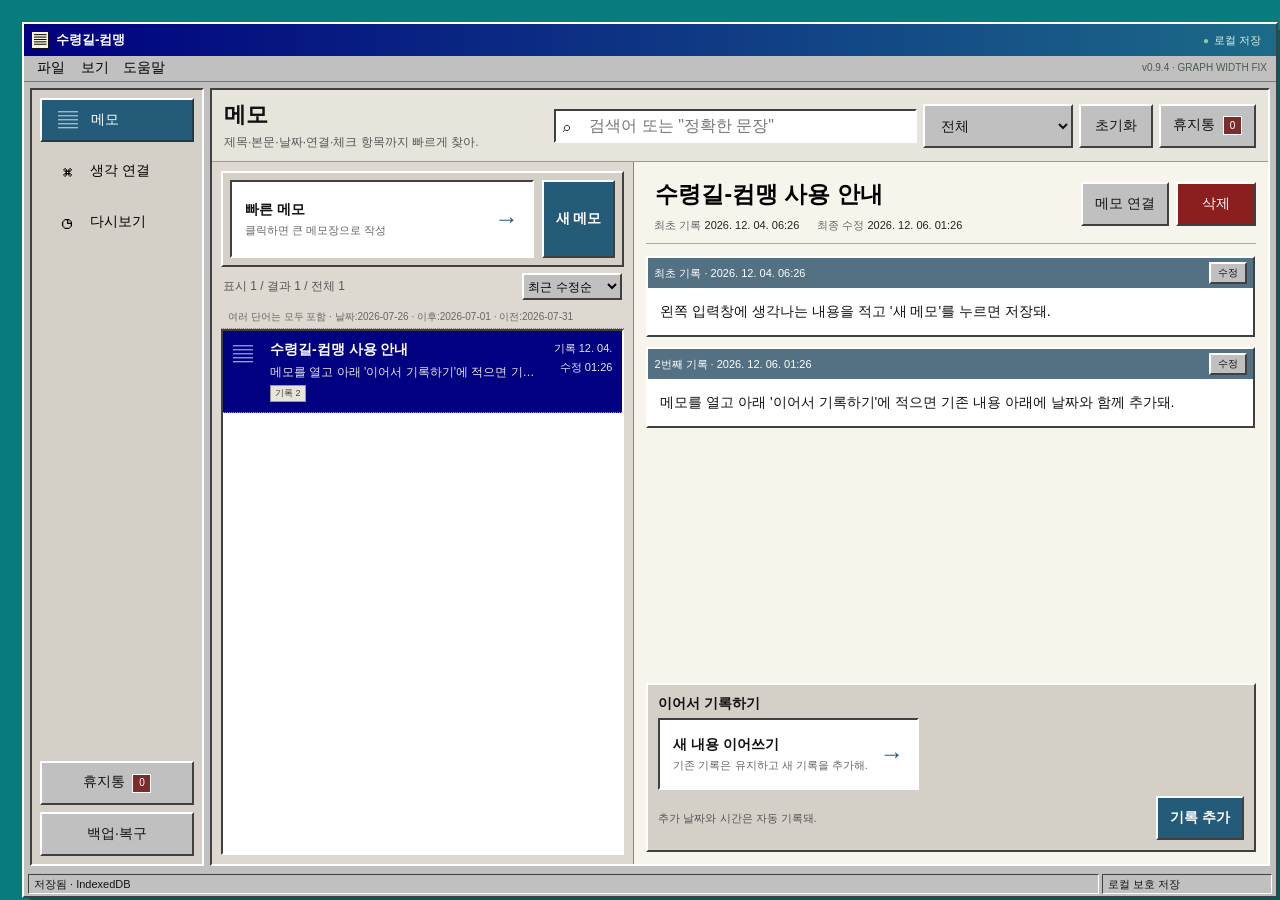
==== commit 28a63975: "수령길-컴맹 v0.9.4" ====
--- a/index.html
+++ b/index.html
@@ -8,13 +8,13 @@
 <meta name="theme-color" content="#245b78">
 <meta name="color-scheme" content="light">
 <link rel="icon" href="icons/icon-192.png">
-<title>수령길-컴맹 v0.9.3</title>
-<link rel="stylesheet" href="app-v093.css">
+<title>수령길-컴맹 v0.9.4</title>
+<link rel="stylesheet" href="app-v094.css">
 </head>
 <body>
 <div class="desktop"><main class="win">
 <header class="titlebar"><div class="title-left"><span class="app-icon">▤</span><span>수령길-컴맹</span></div><div class="title-right"><button class="title-save" id="backupTop" type="button" title="백업·복구 열기"><span class="save-dot">●</span><span>로컬 저장</span></button></div></header>
-<div class="menu"><button id="menuFile">파일</button><button id="menuView">보기</button><button id="menuHelp">도움말</button><span class="build">v0.9.3 · MOBILE REBUILD</span></div>
+<div class="menu"><button id="menuFile">파일</button><button id="menuView">보기</button><button id="menuHelp">도움말</button><span class="build">v0.9.4 · GRAPH WIDTH FIX</span></div>
 <div class="layout">
 <aside class="sidebar"><nav class="nav"><button class="active" data-view="notes"><span class="ico">▤</span><span>메모</span></button><button data-view="graph"><span class="ico">⌘</span><span>생각 연결</span></button><button data-view="review"><span class="ico">◷</span><span>다시보기</span></button></nav><div class="side-actions"><button class="classic" id="trashBtn">휴지통 <span class="trash-badge" id="trashCountSide">0</span></button><button class="classic" id="backupBtn">백업·복구</button><input class="hidden" id="importFile" type="file" accept=".json,application/json"></div></aside>
 <section class="workspace">
@@ -130,5 +130,5 @@
       <button class="format-btn" type="button" data-cmd="removeFormat" title="서식 지우기">Tx</button>
     </div><div class="note-window-editor" id="editEditor" contenteditable="true"></div><div class="note-window-meta"><span>수정 전 내용은 이력에 남아 · <b class="editor-count" id="editEditorCount">0자</b></span><span><b class="draft-state" id="draftStatusEdit">임시 저장 대기</b> <button class="classic draft-clear" id="clearEditDraft" type="button">임시글 삭제</button></span></div></div><div class="dlg-buttons"><button class="classic" value="cancel">취소</button><button class="classic primary" id="saveEdit" value="default">수정 저장</button></div></form></dialog>
 <dialog id="historyDialog"><form method="dialog"><div class="dlg-title"><strong>수정 이력</strong><button value="cancel">×</button></div><div class="dlg-body"><div class="history-list" id="historyList"></div></div><div class="dlg-buttons"><button class="classic" value="cancel">닫기</button></div></form></dialog><div class="toast hidden" id="toast"><span id="toastText"></span><button class="toast-action hidden" id="toastAction" type="button"></button></div>
-<script src="app-v093.js" defer></script>
+<script src="app-v094.js" defer></script>
 </body></html>
--- a/app-v094.css
+++ b/app-v094.css
@@ -0,0 +1,2006 @@
+
+:root{--teal:#008080;--silver:#c0c0c0;--white:#fff;--light:#dfdfdf;--mid:#808080;--dark:#404040;--black:#111;--navy:#000080;--blue:#245b78;--paper:#f5f2e9;--danger:#8b1e1e;--mnav:62px}
+*{box-sizing:border-box}html,body{margin:0;min-height:100%;font-family:Tahoma,"MS Sans Serif","Segoe UI","Apple SD Gothic Neo",sans-serif;font-size:14px;color:var(--black);background:var(--teal);-webkit-text-size-adjust:100%}button,input,select{font:inherit}button{cursor:pointer}.hidden{display:none!important}
+.desktop{min-height:100dvh;padding:clamp(8px,2vw,22px);display:grid;place-items:center}.win{width:min(1460px,100%);height:min(920px,calc(100dvh - clamp(16px,4vw,44px)));min-height:600px;display:grid;grid-template-rows:30px 28px minmax(0,1fr) 24px;background:var(--silver);border:2px solid;border-color:#fff #404040 #404040 #fff;box-shadow:8px 8px 0 rgba(0,0,0,.28)}
+.titlebar{display:flex;align-items:center;justify-content:space-between;padding:3px 4px 3px 7px;color:#fff;background:linear-gradient(90deg,var(--navy),#1c6b88);user-select:none}.title-left{display:flex;align-items:center;gap:7px;font-weight:700}.app-icon{width:18px;height:18px;display:grid;place-items:center;color:#000;background:#f8f4dc;border:1px solid #111;font-size:12px}.win-buttons{display:flex;gap:2px}.win-buttons span{width:22px;height:20px;display:grid;place-items:center;color:#000;background:var(--silver);border:2px solid;border-color:#fff #404040 #404040 #fff;font-weight:800;line-height:1}
+.menu{display:flex;align-items:center;padding:2px 5px;border-bottom:1px solid #777}.menu button{height:22px;min-width:44px;border:0;background:transparent}.menu button:hover{color:#fff;background:var(--navy)}.build{margin-left:auto;font-size:11px;color:#315331;padding-right:4px}
+.layout{min-width:0;min-height:0;display:grid;grid-template-columns:174px minmax(0,1fr);gap:6px;padding:6px}.sidebar{min-height:0;padding:8px;display:flex;flex-direction:column;background:#d4d0c8;border:2px solid;border-color:#404040 #fff #fff #404040}.nav{display:grid;gap:7px}.nav button{min-height:46px;display:grid;grid-template-columns:31px minmax(0,1fr);align-items:center;gap:8px;padding:0 10px;border:1px solid transparent;background:transparent;text-align:left}.nav button:hover{border:1px dotted #000}.nav button.active{color:#fff;background:var(--blue);border:2px solid;border-color:#fff #233a47 #233a47 #fff}.nav .ico{font-size:20px;text-align:center}.side-actions{margin-top:auto;display:grid;gap:7px}
+.classic{min-height:32px;padding:4px 12px;color:#111;background:var(--silver);border:2px solid;border-color:#fff #404040 #404040 #fff}.classic:active{border-color:#404040 #fff #fff #404040;padding:5px 11px 3px 13px}.primary{color:#fff;background:var(--blue);font-weight:700}.danger{color:#fff;background:var(--danger)}
+.workspace{min-width:0;min-height:0;overflow:hidden;background:var(--paper);border:2px solid;border-color:#404040 #fff #fff #404040}.view{display:none;width:100%;height:100%;min-height:0}.view.active{display:flex;flex-direction:column}.toolbar{min-height:72px;padding:11px 14px;display:flex;align-items:center;justify-content:space-between;gap:14px;border-bottom:1px solid #999;background:#e7e4db}.toolbar h1{margin:0;font-size:22px}.toolbar p{margin:4px 0 0;color:#555;font-size:12px}.search{width:min(340px,44%);min-height:34px;display:grid;grid-template-columns:24px minmax(0,1fr);align-items:center;padding:0 7px;background:#fff;border:2px solid;border-color:#404040 #fff #fff #404040}.search input{min-width:0;border:0;outline:0;background:transparent}
+.notes-layout{min-height:0;flex:1;display:grid;grid-template-columns:minmax(300px,.8fr) minmax(430px,1.2fr)}.list-pane{min-width:0;min-height:0;display:flex;flex-direction:column;padding:9px;border-right:1px solid #888;background:#ddd9d0}.quick{display:grid;grid-template-columns:minmax(0,1fr) auto;gap:7px;padding:7px;background:#d4d0c8;border:2px solid;border-color:#fff #404040 #404040 #fff}.quick-editor-wrap{min-width:0;display:grid;grid-template-rows:auto minmax(54px,auto);gap:4px}
+.rich-toolbar{display:flex;align-items:center;gap:3px;flex-wrap:wrap}.format-btn,.size-select{height:27px;min-width:30px;padding:2px 7px;background:var(--silver);border:2px solid;border-color:#fff #404040 #404040 #fff}.format-btn:active{border-color:#404040 #fff #fff #404040}.format-btn b{font-size:15px}.format-btn u{font-size:15px}.size-select{min-width:82px}
+.rich-editor{min-height:54px;max-height:128px;overflow-y:auto;padding:8px;background:#fff;border:2px solid;border-color:#404040 #fff #fff #404040;outline:0;line-height:1.55;white-space:normal;overflow-wrap:anywhere}.rich-editor:empty:before{content:attr(data-placeholder);color:#777;pointer-events:none}.rich-editor font[size="2"]{font-size:12px}.rich-editor font[size="3"]{font-size:14px}.rich-editor font[size="5"]{font-size:19px}
+.list-meta{min-height:38px;display:flex;align-items:center;justify-content:space-between;padding:6px 2px;color:#555;font-size:12px}.list-meta select{min-height:27px;background:var(--silver);border:2px solid;border-color:#fff #404040 #404040 #fff}.note-list{min-height:0;flex:1;overflow-y:auto;background:#fff;border:2px solid;border-color:#404040 #fff #fff #404040}.note-row{width:100%;min-height:78px;display:grid;grid-template-columns:29px minmax(0,1fr) auto;gap:8px;align-items:start;padding:10px;border:0;border-bottom:1px dotted #999;background:#fff;text-align:left}.note-row:hover{background:#eee}.note-row.selected{color:#fff;background:var(--navy)}.note-icon{font-size:20px;color:var(--blue)}.note-row.selected .note-icon{color:#fff}.note-main{min-width:0}.note-title{display:block;font-weight:700;white-space:nowrap;overflow:hidden;text-overflow:ellipsis}.note-preview{display:block;margin-top:5px;color:#555;font-size:12px;white-space:nowrap;overflow:hidden;text-overflow:ellipsis}.note-dates{display:grid;gap:4px;color:#666;font-size:11px;white-space:nowrap;text-align:right}.note-row.selected .note-preview,.note-row.selected .note-dates{color:#e6e6e6}
+.detail-pane{min-width:0;min-height:0;overflow:hidden;padding:12px;background:#f7f4ec}.empty{height:100%;display:grid;place-items:center;align-content:center;gap:8px;color:#666;text-align:center}.empty .big{font-size:46px;color:var(--blue)}.empty strong{color:#222;font-size:16px}.empty span{font-size:12px}.detail{height:100%;max-width:900px;margin:0 auto;display:grid;grid-template-rows:auto minmax(0,1fr) auto;min-height:0}.detail-top{display:grid;grid-template-columns:minmax(0,1fr) auto;gap:10px;align-items:start;padding-bottom:10px;border-bottom:1px solid #aaa}.mobile-back{display:none}.title-input{width:100%;padding:5px 7px;border:2px solid transparent;background:transparent;font-size:23px;font-weight:700}.title-input:focus{outline:0;background:#fff;border-color:#404040 #fff #fff #404040}.date-line{display:flex;flex-wrap:wrap;gap:6px 18px;padding:3px 8px 0;color:#666;font-size:11px}.date-line b{color:#222;font-weight:500}
+.timeline{min-height:0;overflow-y:auto;display:grid;align-content:start;gap:10px;padding:12px 1px 12px 0}.entry{background:#fff;border:2px solid;border-color:#fff #404040 #404040 #fff}.entry-head{min-height:30px;display:flex;align-items:center;justify-content:space-between;gap:8px;padding:4px 6px;color:#fff;background:#547184;font-size:11px;position:sticky;top:0}.entry-actions{display:flex;gap:4px;flex-wrap:wrap}.tiny{min-height:22px;padding:1px 7px;color:#111;background:var(--silver);border:2px solid;border-color:#fff #404040 #404040 #fff;font-size:10px}.entry-body{padding:12px;overflow-wrap:anywhere;line-height:1.65}.entry-body font[size="2"]{font-size:12px}.entry-body font[size="3"]{font-size:14px}.entry-body font[size="5"]{font-size:19px}.entry-modified{padding:0 12px 9px;color:#666;font-size:10px}
+.append{padding:9px;background:#d4d0c8;border:2px solid;border-color:#fff #404040 #404040 #fff}.append label{display:block;margin-bottom:5px;font-weight:700}.append-editor{min-height:72px;max-height:130px}.append-foot{display:flex;align-items:center;justify-content:space-between;gap:8px;margin-top:6px}.append-foot span{color:#555;font-size:11px}
+.graph-box{position:relative;min-height:0;flex:1;margin:10px;overflow:hidden;background:linear-gradient(#e6e2da 1px,transparent 1px),linear-gradient(90deg,#e6e2da 1px,transparent 1px),#faf8f2;background-size:28px 28px;border:2px solid;border-color:#404040 #fff #fff #404040}.graph-canvas{width:100%;height:100%;min-height:390px;display:block;touch-action:none;cursor:grab}.graph-canvas:active{cursor:grabbing}.edge{stroke:#888;stroke-width:1.4;vector-effect:non-scaling-stroke}.gnode{cursor:pointer}.gnode rect{stroke-width:2}.gnode text{text-anchor:middle;pointer-events:none;font-size:12px}.gnode.topic rect{fill:#dfe4d7;stroke:#4d674a}.gnode.note rect{fill:#d7e2e7;stroke:var(--blue)}.gnode:hover rect{stroke:var(--navy);stroke-width:3}.graph-help{position:absolute;left:8px;right:8px;bottom:8px;padding:6px 8px;background:var(--silver);border:2px solid;border-color:#fff #404040 #404040 #fff;font-size:11px}
+.review-grid{min-height:0;overflow-y:auto;padding:12px;display:grid;grid-template-columns:repeat(3,minmax(0,1fr));align-content:start;gap:10px}.review-card{min-height:155px;padding:10px;background:#fff;border:2px solid;border-color:#fff #404040 #404040 #fff}.review-card h2{margin:0 0 8px;font-size:15px}.review-card strong{display:block;color:var(--blue);font-size:28px}.review-card p{color:#555;font-size:12px;line-height:1.5}.review-items{display:grid;gap:5px}.review-item{padding:6px;text-align:left;background:#f5f5f5;border:1px dotted #777;font-size:11px}
+.status{display:grid;grid-template-columns:minmax(0,1fr) 170px;gap:3px;padding:2px 4px}.status span{padding:2px 5px;border:1px solid;border-color:#404040 #fff #fff #404040;font-size:11px;overflow:hidden;white-space:nowrap;text-overflow:ellipsis}.mobile-nav{display:none}
+dialog{padding:0;width:min(650px,calc(100vw - 24px));background:var(--silver);border:2px solid;border-color:#fff #404040 #404040 #fff;box-shadow:8px 8px 0 rgba(0,0,0,.28)}dialog::backdrop{background:rgba(0,0,0,.45)}.dlg-title{min-height:28px;display:flex;align-items:center;justify-content:space-between;padding:3px 4px 3px 7px;color:#fff;background:var(--navy)}.dlg-title button{width:22px;height:20px;padding:0;background:var(--silver);border:2px solid;border-color:#fff #404040 #404040 #fff;font-weight:800}.dlg-body{padding:12px}.edit-editor{min-height:220px;max-height:55dvh}.dlg-body p{color:#555;font-size:11px}.dlg-buttons{display:flex;justify-content:flex-end;gap:7px;padding:0 12px 12px}.history-list{max-height:55dvh;overflow-y:auto;display:grid;gap:8px}.history-item{background:#fff;border:2px solid;border-color:#404040 #fff #fff #404040}.history-date{padding:5px 7px;color:#fff;background:#547184;font-size:11px}.history-body{padding:9px;overflow-wrap:anywhere;line-height:1.55}.toast{position:fixed;z-index:300;left:50%;bottom:28px;transform:translateX(-50%);max-width:calc(100vw - 24px);padding:9px 14px;color:#fff;background:#111;border:2px solid;border-color:#fff #404040 #404040 #fff;box-shadow:4px 4px 0 rgba(0,0,0,.25)}
+
+/* v0.3.1 */
+.detail-actions{display:flex;gap:6px;align-items:flex-start}
+.entry{position:relative}
+.entry.is-collapsed .entry-body{max-height:190px;overflow:hidden;position:relative}
+.entry.is-collapsed .entry-body:after{content:"";position:absolute;left:0;right:0;bottom:0;height:54px;pointer-events:none;background:linear-gradient(to bottom,rgba(255,255,255,0),#fff 88%)}
+.entry.expanded .entry-body{max-height:none;overflow:visible}.entry.expanded .entry-body:after{display:none}
+.entry-toggle{min-width:48px}
+.graph-tools{display:flex;align-items:center;gap:8px;flex-wrap:wrap;justify-content:flex-end}
+.graph-stats{padding:5px 8px;background:#fff;border:2px solid;border-color:#404040 #fff #fff #404040;font-size:11px;color:#444}
+.graph-box{background:radial-gradient(circle at center,rgba(36,91,120,.09),transparent 48%),linear-gradient(#e6e2da 1px,transparent 1px),linear-gradient(90deg,#e6e2da 1px,transparent 1px),#faf8f2;background-size:auto,28px 28px,28px 28px,auto}
+.edge{fill:none;vector-effect:non-scaling-stroke;transition:opacity .12s,stroke-width .12s}
+.topic-edge{stroke:#6f7d85;stroke-width:1.5;opacity:.58}
+.auto-edge{stroke:#99743b;stroke-width:1.6;stroke-dasharray:5 4;opacity:.50}
+.manual-edge{stroke:#7b3f69;stroke-width:3;opacity:.86}
+.edge.hot{opacity:1;stroke-width:3.6}
+.gnode{transition:opacity .12s}.gnode rect{filter:drop-shadow(3px 3px 0 rgba(0,0,0,.18));transition:stroke-width .12s,filter .12s}
+.gnode.note rect{fill:#d9e7ec;stroke:#245b78}.gnode.topic rect{fill:#e1e6d7;stroke:#4d674a}
+.gnode:hover rect{filter:drop-shadow(4px 4px 0 rgba(0,0,0,.23));stroke-width:3}
+.graph-box.inspecting .gnode.dim,.graph-box.inspecting .edge.dim{opacity:.14}.graph-box.inspecting .gnode.hot{opacity:1}
+.graph-legend{position:absolute;top:8px;left:8px;display:flex;gap:10px;align-items:center;flex-wrap:wrap;padding:5px 7px;background:rgba(192,192,192,.94);border:2px solid;border-color:#fff #404040 #404040 #fff;font-size:10px;z-index:2}
+.legend-line{display:inline-block;width:22px;height:0;border-top:2px solid #6f7d85;margin-right:4px;vertical-align:middle}.legend-line.auto{border-top:2px dashed #99743b}.legend-line.manual{border-top:3px solid #7b3f69}
+.link-list{max-height:52dvh;overflow:auto;display:grid;gap:5px}.link-row{display:grid;grid-template-columns:auto minmax(0,1fr);gap:8px;align-items:start;padding:8px;background:#fff;border:1px dotted #777;cursor:pointer}.link-row input{margin-top:2px}.link-row strong{display:block;margin-bottom:3px}.link-row span{display:block;color:#666;font-size:11px;white-space:nowrap;overflow:hidden;text-overflow:ellipsis}.link-empty{padding:14px;background:#eee;border:1px dotted #777;color:#555}
+@media(max-width:760px){.detail-actions{grid-column:1/-1;justify-self:end}.entry.is-collapsed .entry-body{max-height:150px}.graph-tools{gap:4px}.graph-stats{display:none}.graph-legend{right:8px}}
+
+
+/* v0.3.2 */
+.note-window{width:min(1000px,calc(100vw - 28px));max-width:1000px}
+.note-window .dlg-body{padding:10px}
+.note-window-editor{
+  min-height:58dvh;max-height:66dvh;overflow:auto;padding:14px;
+  background:#fff;border:2px solid;border-color:#404040 #fff #fff #404040;
+  outline:none;line-height:1.65;font-size:16px
+}
+.note-window-editor:empty:before{content:attr(data-placeholder);color:#777}
+.note-window-toolbar{display:flex;gap:5px;align-items:center;flex-wrap:wrap;margin-bottom:7px}
+.note-window-meta{display:flex;justify-content:space-between;gap:10px;flex-wrap:wrap;margin-top:8px;color:#555;font-size:11px}
+.note-window-buttons{display:flex;justify-content:flex-end;gap:7px;padding:0 10px 10px}
+.quick-editor-wrap,.append-editor-wrap{cursor:pointer}
+.quick-editor-wrap .rich-editor,.append-editor-wrap .rich-editor{pointer-events:none}
+.launch-hint{margin-left:auto;font-size:11px;color:#555;padding:0 4px}
+.graph-link-mode-banner{
+  position:absolute;top:8px;left:50%;transform:translateX(-50%);z-index:5;
+  padding:7px 10px;background:#fff8c9;border:2px solid;
+  border-color:#fff #404040 #404040 #fff;font-size:11px;display:none
+}
+.graph-box.link-mode .graph-link-mode-banner{display:block}
+.graph-box.link-mode .gnode.note rect{stroke:#7b3f69;stroke-width:3}
+.graph-box.link-mode .gnode.note{cursor:crosshair}
+.graph-box.link-mode .gnode.topic{opacity:.35;pointer-events:none}
+.graph-link-source rect{fill:#f0d8e8!important;stroke:#7b3f69!important;stroke-width:4!important}
+@media(max-width:760px){
+  .note-window{width:calc(100vw - 10px);max-width:none}
+  .note-window-editor{min-height:62dvh;max-height:68dvh;font-size:16px}
+}
+
+
+/* v0.3.3 — stable responsive */
+html,body{
+  width:100%;height:100%;
+  overflow:hidden!important;
+  overscroll-behavior:none;
+}
+body{
+  position:fixed;inset:0;
+  touch-action:manipulation;
+}
+.desktop{
+  width:100%;height:100%;
+  overflow:hidden;
+}
+.win{
+  max-width:100%;max-height:100%;
+  contain:layout paint;
+}
+.layout,.workspace,.view,.notes-layout,.list-pane,.detail-pane,.graph-box{
+  min-width:0;min-height:0;
+}
+.workspace,.view,.notes-layout{overflow:hidden}
+.note-list,.timeline,.review-grid{
+  overscroll-behavior:contain;
+  -webkit-overflow-scrolling:touch;
+}
+.graph-box{
+  overflow:hidden!important;
+  overscroll-behavior:none;
+  touch-action:none;
+  contain:layout paint;
+  isolation:isolate;
+}
+#graph{
+  width:100%;height:100%;
+  display:block;
+  touch-action:none!important;
+  user-select:none;
+  -webkit-user-select:none;
+  -webkit-touch-callout:none;
+  overscroll-behavior:none;
+  transform:translateZ(0);
+}
+#graphViewport{
+  will-change:transform;
+  transform-box:fill-box;
+  transform-origin:0 0;
+}
+.toolbar,.titlebar,.mobile-nav{flex-shrink:0}
+button,.classic,.format-btn,.nav button,.mobile-nav button{touch-action:manipulation}
+input,textarea,[contenteditable="true"]{font-size:16px}
+
+/* Tablet: 761–1180px */
+@media (min-width:761px) and (max-width:1180px){
+  .desktop{padding:8px}
+  .win{
+    width:100%;
+    height:calc(100dvh - 16px);
+    min-height:0;
+  }
+  .layout{
+    grid-template-columns:86px minmax(0,1fr);
+    gap:5px;padding:5px;
+  }
+  .sidebar{padding:6px}
+  .nav button{
+    grid-template-columns:1fr;
+    justify-items:center;
+    min-height:52px;
+    padding:4px;
+  }
+  .nav button span:last-child{display:none}
+  .notes-layout{
+    grid-template-columns:minmax(280px,40%) minmax(0,60%);
+  }
+  .toolbar{min-height:66px;padding:9px 10px}
+  .toolbar h1{font-size:20px}
+  .search{width:min(330px,45%)}
+  .detail-pane{padding:9px}
+  .note-window{width:min(900px,calc(100vw - 24px))}
+  .graph-box{margin:7px}
+}
+
+/* Mobile: outer shell fixed, inner panes scroll */
+@media (max-width:760px){
+  html,body{
+    height:100%;min-height:100%;
+    overflow:hidden!important;
+  }
+  body{
+    position:fixed;
+    width:100%;height:100%;
+    inset:0;
+  }
+  .desktop{
+    width:100%;height:100%;
+    min-height:0;overflow:hidden;
+  }
+  .win{
+    height:calc(var(--app-vh,100dvh) - var(--mobile-nav) - env(safe-area-inset-bottom))!important;
+    max-height:calc(var(--app-vh,100dvh) - var(--mobile-nav) - env(safe-area-inset-bottom))!important;
+    min-height:0!important;
+    overflow:hidden;
+  }
+  .workspace,.view{
+    height:100%;
+    min-height:0;
+    overflow:hidden;
+  }
+  .toolbar{width:100%;overflow:hidden}
+  .notes-layout{
+    height:calc(100% - 62px)!important;
+    min-height:0;overflow:hidden;
+  }
+  .list-pane,.detail-pane{
+    min-height:0;overflow:hidden;
+  }
+  .note-list{
+    min-height:0;overflow-y:auto;
+  }
+  .detail{
+    height:100%;min-height:0;
+    display:flex;flex-direction:column;
+  }
+  .detail-top{flex:0 0 auto}
+  .timeline{
+    flex:1 1 auto;
+    min-height:0;
+    overflow-y:auto;
+    -webkit-overflow-scrolling:touch;
+  }
+  .append{flex:0 0 auto}
+  .graph-box{
+    flex:1 1 auto;
+    min-height:0;
+    margin:5px;
+  }
+  #graph{min-height:0!important}
+  .graph-help{
+    pointer-events:none;
+    max-height:38px;
+    overflow:hidden;
+  }
+  .mobile-nav{
+    transform:translateZ(0);
+    backface-visibility:hidden;
+  }
+}
+@media (max-width:420px){
+  .toolbar{gap:6px}
+  .search{width:54%}
+  .graph-tools .classic{padding-inline:6px;font-size:11px}
+}
+
+
+/* v0.3.4 — real device stability */
+:root{
+  --tap-size:44px;
+  --stable-vh:100dvh;
+}
+html{
+  overflow-anchor:none;
+}
+body{
+  width:100%;
+  max-width:100%;
+  overflow:hidden!important;
+  overscroll-behavior:none;
+}
+.desktop,.win,.layout,.workspace,.view{
+  overflow:hidden;
+}
+.win{
+  height:min(940px,calc(var(--stable-vh) - clamp(16px,4vw,48px)));
+}
+button,.classic,.format-btn,.nav button,.mobile-nav button{
+  min-height:var(--tap-size);
+  touch-action:manipulation;
+}
+.win-buttons span{
+  min-height:20px;
+}
+dialog[open]{
+  position:fixed;
+  inset:50% auto auto 50%;
+  transform:translate(-50%,-50%);
+  max-height:calc(var(--stable-vh) - 16px);
+  overflow:hidden;
+  overscroll-behavior:none;
+}
+dialog[open] .dlg-body{
+  max-height:calc(var(--stable-vh) - 110px);
+  overflow:auto;
+  overscroll-behavior:contain;
+  -webkit-overflow-scrolling:touch;
+}
+.note-window[open] .dlg-body{
+  display:flex;
+  min-height:0;
+  flex-direction:column;
+  overflow:hidden;
+}
+.note-window[open] .note-window-editor{
+  flex:1 1 auto;
+  min-height:0;
+  max-height:none;
+  overflow:auto;
+  overscroll-behavior:contain;
+  -webkit-overflow-scrolling:touch;
+}
+.graph-box{
+  width:auto;
+  max-width:100%;
+  overflow:hidden!important;
+  touch-action:none!important;
+  overscroll-behavior:none!important;
+  contain:strict;
+  isolation:isolate;
+}
+#graph{
+  width:100%;
+  height:100%;
+  min-width:0;
+  min-height:0;
+  overflow:hidden;
+  touch-action:none!important;
+  overscroll-behavior:none!important;
+  user-select:none;
+  -webkit-user-select:none;
+  -webkit-touch-callout:none;
+  transform:translate3d(0,0,0);
+}
+#graphViewport{
+  will-change:transform;
+  pointer-events:auto;
+}
+.graph-help{
+  pointer-events:none;
+}
+.note-list,.timeline,.review-grid,.detail-pane{
+  overflow-x:hidden;
+}
+.rich-toolbar,.graph-tools{
+  min-width:0;
+  overflow-x:auto;
+  overscroll-behavior-x:contain;
+  scrollbar-width:none;
+}
+.rich-toolbar::-webkit-scrollbar,.graph-tools::-webkit-scrollbar{
+  display:none;
+}
+
+/* Tablet portrait */
+@media (min-width:761px) and (max-width:1024px) and (orientation:portrait){
+  .desktop{padding:6px}
+  .win{
+    width:100%;
+    height:calc(var(--stable-vh) - 12px);
+    min-height:0;
+  }
+  .layout{
+    grid-template-columns:74px minmax(0,1fr);
+    gap:4px;
+    padding:4px;
+  }
+  .sidebar{padding:5px}
+  .nav button{
+    grid-template-columns:1fr;
+    min-height:52px;
+    padding:3px;
+    place-items:center;
+  }
+  .nav button span:last-child{display:none}
+  .notes-layout{
+    grid-template-columns:minmax(270px,42%) minmax(0,58%);
+  }
+  .toolbar{
+    min-height:64px;
+    padding:8px;
+  }
+  .toolbar h1{font-size:19px}
+  .search{width:min(300px,48%)}
+  .quick{grid-template-columns:minmax(0,1fr) 84px}
+  .note-window{
+    width:calc(100vw - 20px);
+    max-width:none;
+  }
+  .graph-box{margin:5px}
+}
+
+/* Tablet landscape */
+@media (min-width:761px) and (max-width:1180px) and (orientation:landscape){
+  .desktop{padding:6px}
+  .win{
+    width:100%;
+    height:calc(var(--stable-vh) - 12px);
+    min-height:0;
+  }
+  .layout{
+    grid-template-columns:82px minmax(0,1fr);
+    gap:4px;
+    padding:4px;
+  }
+  .nav button{
+    grid-template-columns:1fr;
+    place-items:center;
+    min-height:48px;
+  }
+  .nav button span:last-child{display:none}
+  .notes-layout{
+    grid-template-columns:minmax(300px,36%) minmax(0,64%);
+  }
+  .toolbar{min-height:60px}
+  .note-window{
+    width:min(940px,calc(100vw - 24px));
+  }
+}
+
+/* Mobile */
+@media (max-width:760px){
+  :root{--tap-size:46px}
+  html,body,.desktop{
+    width:100%;
+    height:var(--stable-vh);
+    min-height:var(--stable-vh);
+    max-height:var(--stable-vh);
+  }
+  body{
+    position:fixed;
+    inset:0;
+  }
+  .win{
+    width:100%;
+    height:calc(var(--stable-vh) - var(--mobile-nav) - env(safe-area-inset-bottom))!important;
+    min-height:0!important;
+    max-height:calc(var(--stable-vh) - var(--mobile-nav) - env(safe-area-inset-bottom))!important;
+  }
+  .workspace,.view{
+    width:100%;
+    height:100%;
+    min-height:0;
+    overflow:hidden;
+  }
+  .notes-layout{
+    height:calc(100% - 62px)!important;
+    min-height:0;
+    overflow:hidden;
+  }
+  .list-pane,.detail-pane{
+    min-height:0;
+    overflow:hidden;
+  }
+  .note-list,.timeline{
+    min-height:0;
+    overflow-y:auto;
+    overscroll-behavior:contain;
+    -webkit-overflow-scrolling:touch;
+  }
+  .detail{
+    height:100%;
+    min-height:0;
+    display:flex;
+    flex-direction:column;
+  }
+  .detail-top{flex:0 0 auto}
+  .timeline{flex:1 1 auto}
+  .append{flex:0 0 auto}
+  .graph-box{
+    flex:1 1 auto;
+    min-height:0;
+    margin:4px;
+  }
+  #graph{min-height:0!important}
+  .graph-tools{
+    flex-wrap:nowrap;
+    max-width:62%;
+  }
+  .graph-tools .classic{
+    min-width:max-content;
+    padding-inline:7px;
+    font-size:11px;
+  }
+  .graph-help{
+    max-height:36px;
+    overflow:hidden;
+  }
+  .mobile-nav{
+    transform:translate3d(0,0,0);
+    backface-visibility:hidden;
+    contain:layout paint;
+  }
+  dialog[open]{
+    width:calc(100vw - 8px);
+    max-width:calc(100vw - 8px);
+    max-height:calc(var(--stable-vh) - 8px);
+  }
+  dialog[open] .dlg-body{
+    max-height:calc(var(--stable-vh) - 102px);
+  }
+}
+
+/* Narrow phone */
+@media (max-width:420px){
+  .toolbar{
+    display:grid;
+    grid-template-columns:minmax(0,1fr) minmax(145px,54%);
+    gap:5px;
+  }
+  .toolbar h1{font-size:18px}
+  .search{width:100%}
+  .quick{grid-template-columns:minmax(0,1fr) 76px}
+  .note-row{padding:8px}
+  .detail-actions{
+    width:100%;
+    justify-content:flex-end;
+  }
+}
+
+
+/* v0.4.0 — local data safety */
+.sync-title-btn,#syncSettingsBtn{display:none!important}
+.toolbar-actions{
+  display:flex;
+  align-items:center;
+  justify-content:flex-end;
+  gap:7px;
+  min-width:0;
+}
+.toolbar-actions .search{width:min(340px,72%)}
+.safety-button{
+  min-width:86px;
+  white-space:nowrap;
+}
+.trash-badge{
+  display:inline-grid;
+  min-width:19px;
+  height:19px;
+  place-items:center;
+  margin-left:4px;
+  padding:0 4px;
+  color:#fff;
+  background:#7c2c2c;
+  border:1px solid #fff;
+  font-size:10px;
+  line-height:1;
+}
+.safety-status{
+  color:#315331!important;
+}
+.draft-state{
+  color:#315331;
+  font-weight:700;
+}
+.draft-clear{
+  min-height:26px!important;
+  padding:2px 7px;
+  font-size:10px;
+}
+.trash-list,.snapshot-list{
+  display:grid;
+  gap:8px;
+  max-height:55dvh;
+  overflow-y:auto;
+  overscroll-behavior:contain;
+}
+.trash-item,.snapshot-item{
+  display:grid;
+  grid-template-columns:minmax(0,1fr) auto;
+  gap:8px;
+  padding:9px;
+  background:#fff;
+  border:2px solid;
+  border-color:#fff #404040 #404040 #fff;
+}
+.trash-item h3,.snapshot-item h3{
+  margin:0 0 5px;
+  font-size:14px;
+}
+.trash-item p,.snapshot-item p{
+  margin:0;
+  color:#555;
+  font-size:11px;
+  line-height:1.5;
+}
+.trash-item-actions,.snapshot-item-actions{
+  display:flex;
+  align-items:flex-start;
+  gap:5px;
+  flex-wrap:wrap;
+  justify-content:flex-end;
+}
+.trash-empty{
+  padding:22px;
+  color:#666;
+  background:#efefef;
+  border:1px dotted #777;
+  text-align:center;
+}
+.backup-grid{
+  display:grid;
+  grid-template-columns:repeat(2,minmax(0,1fr));
+  gap:8px;
+  margin-bottom:10px;
+}
+.backup-card{
+  padding:10px;
+  background:#eeeae0;
+  border:2px solid;
+  border-color:#fff #404040 #404040 #fff;
+}
+.backup-card h3{margin:0 0 6px;font-size:14px}
+.backup-card p{margin:0 0 9px;color:#555;font-size:11px;line-height:1.5}
+.backup-card .classic{width:100%}
+.backup-note{
+  margin:0 0 9px;
+  padding:8px;
+  color:#554e25;
+  background:#fff9cf;
+  border:1px solid #8d8052;
+  font-size:11px;
+  line-height:1.5;
+}
+.toast{
+  display:flex;
+  align-items:center;
+  gap:10px;
+}
+.toast-action{
+  min-height:26px!important;
+  padding:2px 8px;
+  color:#111;
+  background:var(--silver);
+  border:2px solid;
+  border-color:#fff #404040 #404040 #fff;
+  white-space:nowrap;
+}
+@media(max-width:760px){
+  .toolbar-actions{
+    gap:4px;
+    max-width:66%;
+  }
+  .toolbar-actions .search{
+    width:min(100%,230px);
+  }
+  .safety-button{
+    min-width:52px;
+    padding-inline:5px;
+    font-size:0;
+  }
+  .safety-button:before{
+    content:"▧";
+    font-size:17px;
+  }
+  .trash-badge{
+    margin-left:2px;
+    vertical-align:2px;
+    font-size:9px;
+  }
+  .backup-grid{grid-template-columns:1fr}
+  .trash-item,.snapshot-item{grid-template-columns:1fr}
+  .trash-item-actions,.snapshot-item-actions{justify-content:flex-start}
+}
+@media(max-width:420px){
+  .toolbar-actions{max-width:62%}
+  .toolbar-actions .search{min-width:120px}
+}
+
+
+/* v0.5.0 — complete memo editor */
+.note-title-field{
+  width:100%;
+  min-height:42px;
+  margin:0 0 7px;
+  padding:8px 10px;
+  color:#111;
+  background:#fff;
+  border:2px solid;
+  border-color:#404040 #fff #fff #404040;
+  outline:none;
+  font:700 16px/1.3 "Malgun Gothic","Apple SD Gothic Neo",sans-serif;
+}
+.note-title-field:focus{box-shadow:inset 0 0 0 1px #245b78}
+.rich-toolbar{
+  position:sticky;
+  top:0;
+  z-index:4;
+  display:flex;
+  align-items:center;
+  flex-wrap:nowrap;
+  gap:4px;
+  padding:5px;
+  background:var(--silver);
+  border:2px solid;
+  border-color:#fff #404040 #404040 #fff;
+}
+.toolbar-separator{
+  flex:0 0 1px;
+  align-self:stretch;
+  min-height:28px;
+  margin:0 2px;
+  background:#777;
+  box-shadow:1px 0 #fff;
+}
+.format-btn{
+  flex:0 0 auto;
+  min-width:34px;
+  min-height:32px!important;
+  padding:3px 7px;
+  color:#111;
+  background:var(--silver);
+  border:2px solid;
+  border-color:#fff #404040 #404040 #fff;
+  font:700 12px/1 "Malgun Gothic","Apple SD Gothic Neo",sans-serif;
+}
+.format-btn:active,.format-btn.active{
+  border-color:#404040 #fff #fff #404040;
+  background:#d7d2c7;
+}
+.format-btn[data-action="link"]{min-width:46px}
+.format-btn[data-action="task"]{min-width:48px}
+.format-btn[data-cmd="removeFormat"]{min-width:54px}
+.size-select{flex:0 0 auto;min-height:32px!important}
+.note-window-editor{
+  caret-color:#111;
+  white-space:normal;
+  word-break:break-word;
+}
+.note-window-editor p,.note-window-editor div,.entry-body p,.entry-body div{margin:.25em 0}
+.note-window-editor ul,.note-window-editor ol,.entry-body ul,.entry-body ol{
+  margin:.35em 0 .35em 1.6em;
+  padding:0;
+}
+.note-window-editor li,.entry-body li{margin:.18em 0}
+.note-window-editor a,.entry-body a{
+  color:#0645ad;
+  text-decoration:underline;
+  overflow-wrap:anywhere;
+}
+.note-window-editor s,.note-window-editor strike,.entry-body s,.entry-body strike{color:#666}
+.task-line{
+  display:flex;
+  align-items:flex-start;
+  gap:7px;
+  min-height:1.7em;
+  margin:.25em 0!important;
+}
+.task-marker{
+  flex:0 0 auto;
+  display:inline-grid;
+  width:22px;
+  height:22px;
+  place-items:center;
+  margin-top:1px;
+  color:#173d55;
+  background:#f5f2e8;
+  border:1px solid #6b6b6b;
+  cursor:pointer;
+  user-select:none;
+  -webkit-user-select:none;
+}
+.task-line[data-checked="true"] .task-marker{color:#fff;background:#456a4f}
+.task-line[data-checked="true"] .task-text{color:#777;text-decoration:line-through}
+.task-text{flex:1 1 auto;min-width:1px;outline:none}
+.editor-count{color:#555;white-space:nowrap}
+.editor-shortcuts{color:#666}
+@media(max-width:760px){
+  .rich-toolbar{
+    margin-inline:-1px;
+    padding:4px;
+    overflow-x:auto;
+    overscroll-behavior-x:contain;
+    scrollbar-width:none;
+  }
+  .rich-toolbar::-webkit-scrollbar{display:none}
+  .format-btn{min-width:38px;min-height:38px!important}
+  .size-select{min-height:38px!important}
+  .note-title-field{min-height:46px;font-size:16px}
+  .note-window-meta{align-items:center}
+  .editor-shortcuts{display:none}
+}
+
+
+/* v0.9.0 release candidate */
+.search-actions{max-width:min(760px,72%);gap:5px}.search-scope{min-width:110px}.list-meta-actions{display:flex;align-items:center;gap:5px}.search-guide{padding:4px 7px;color:#666;font-size:10px;border-bottom:1px dotted #888}.search-mark{color:#111;background:#fff0a8;padding:0 1px}.note-badges{display:flex;gap:4px;flex-wrap:wrap;margin-top:4px}.note-badge{padding:1px 4px;color:#3f3f3f;background:#e9e4d8;border:1px solid #999;font-size:9px}.note-badge.task{color:#6b281f;background:#f5ddd7}.note-badge.link{color:#294a63;background:#dce9ef}.graph-toolbar{min-height:82px}.graph-search{display:flex;align-items:center;gap:4px;min-width:150px;padding:3px 5px;background:#fff;border:2px solid;border-color:#404040 #fff #fff #404040}.graph-search input{width:150px;border:0;outline:0;font-size:12px}.graph-layout{display:grid;grid-template-columns:minmax(0,1fr) 280px;min-height:0;height:calc(100% - 82px)}.graph-box{height:auto!important;margin:7px 0 7px 7px}.graph-inspector{margin:7px;padding:9px;min-width:0;overflow:auto;background:#d4d0c8;border:2px solid;border-color:#fff #404040 #404040 #fff}.graph-inspector-empty{display:grid;place-items:center;align-content:center;gap:7px;height:100%;min-height:150px;color:#666;text-align:center}.graph-inspector h2{margin:0 0 6px;font-size:16px}.graph-inspector p{margin:0 0 8px;color:#555;font-size:11px;line-height:1.5}.graph-inspector-meta{display:flex;gap:5px;flex-wrap:wrap;margin-bottom:9px}.graph-related{display:grid;gap:6px}.graph-relation{padding:7px;background:#fff;border:1px dotted #777}.graph-relation-head{display:flex;justify-content:space-between;gap:5px}.graph-relation strong{font-size:12px}.graph-relation small{display:block;margin-top:4px;color:#666;line-height:1.4}.graph-inspector-actions{display:flex;gap:5px;flex-wrap:wrap;margin:8px 0}.edge{pointer-events:stroke;cursor:pointer}.edge.selected{opacity:1!important;stroke-width:4.5!important}.gnode.selected rect{stroke:#8b2b6a!important;stroke-width:4!important}.review-toolbar{min-height:72px}.review-tools{display:flex;gap:6px;align-items:center}.review-summary{display:grid;grid-template-columns:repeat(4,minmax(0,1fr));gap:7px;padding:8px 8px 0}.review-stat{padding:8px;background:#ece8de;border:2px solid;border-color:#fff #404040 #404040 #fff}.review-stat strong{display:block;font-size:20px}.review-stat span{font-size:10px;color:#555}.review-grid{grid-template-columns:repeat(2,minmax(0,1fr));align-content:start;overflow:auto}.review-card{min-height:170px}.review-card-head{display:flex;justify-content:space-between;gap:8px}.review-card-head strong{font-size:22px}.review-item{display:grid!important;grid-template-columns:minmax(0,1fr) auto;gap:6px;text-align:left}.review-item-main{min-width:0}.review-item-title{display:block;font-weight:700;white-space:nowrap;overflow:hidden;text-overflow:ellipsis}.review-item-preview{display:block;margin-top:3px;color:#666;font-size:10px;white-space:nowrap;overflow:hidden;text-overflow:ellipsis}.review-item-date{font-size:9px;color:#666;white-space:nowrap}.link-search{display:grid;grid-template-columns:24px minmax(0,1fr);align-items:center;margin-bottom:5px;padding:4px 7px;background:#fff;border:2px solid;border-color:#404040 #fff #fff #404040}.link-search input{min-width:0;border:0;outline:0}.link-result-count{margin-bottom:5px;color:#666;font-size:10px}.storage-panel{display:flex;justify-content:space-between;gap:8px;align-items:center;margin:0 0 9px;padding:8px;background:#e7e3d8;border:1px solid #888;font-size:11px}.hidden-row{display:none!important}
+@media(max-width:1000px){.graph-layout{grid-template-columns:minmax(0,1fr) 230px}.graph-tools{max-width:70%}.graph-search input{width:110px}.review-summary{grid-template-columns:repeat(2,minmax(0,1fr))}}
+@media(max-width:760px){.search-actions{max-width:68%;overflow-x:auto;flex-wrap:nowrap}.search-scope{min-width:86px}.search-actions #searchClear{display:none}.search-guide{display:none}.graph-toolbar{min-height:70px}.graph-tools{max-width:70%;overflow-x:auto;flex-wrap:nowrap}.graph-search{min-width:145px}.graph-layout{display:flex;flex-direction:column;height:calc(100% - 70px)}.graph-box{flex:1 1 auto;margin:4px;min-height:0}.graph-inspector{flex:0 0 auto;max-height:34%;margin:0 4px 4px;padding:7px}.graph-inspector-empty{min-height:70px}.review-toolbar{min-height:64px}.review-tools{max-width:58%;overflow-x:auto}.review-summary{grid-template-columns:repeat(2,minmax(0,1fr));padding:6px}.review-grid{grid-template-columns:1fr;padding:6px}.review-card{min-height:140px}.storage-panel{align-items:flex-start;flex-direction:column}}
+
+@media(max-width:1000px){.layout{grid-template-columns:78px minmax(0,1fr)}.nav button{grid-template-columns:1fr;place-items:center;padding:4px}.nav button span:last-child{display:none}.side-actions button{font-size:11px;padding-inline:2px}.notes-layout{grid-template-columns:minmax(280px,.76fr) minmax(390px,1.24fr)}}
+@media(max-width:760px){html,body{background:var(--paper)}body{padding-bottom:env(safe-area-inset-bottom)}.desktop{display:block;min-height:100dvh;padding:0}.win{width:100%;height:calc(100dvh - var(--mnav) - env(safe-area-inset-bottom));min-height:0;grid-template-rows:34px minmax(0,1fr);border:0;box-shadow:none}.win-buttons,.menu,.sidebar,.status{display:none}.layout{display:block;min-height:0;padding:0}.workspace{height:100%;border:0}.toolbar{min-height:62px;padding:9px 10px}.toolbar h1{font-size:19px}.toolbar p{display:none}.search{width:48%}.notes-layout{display:block;height:calc(100% - 62px)}.list-pane,.detail-pane{height:100%;border:0}.list-pane{padding:7px}.quick{grid-template-columns:minmax(0,1fr) 72px}.quick-editor-wrap{grid-template-rows:auto minmax(48px,auto)}.rich-editor{min-height:48px}.note-row{grid-template-columns:27px minmax(0,1fr);min-height:80px}.note-dates{grid-column:2;display:flex;gap:10px;text-align:left}.detail-pane{display:none;padding:7px}.notes-layout.detail-open .list-pane{display:none}.notes-layout.detail-open .detail-pane{display:block}.detail-top{grid-template-columns:auto minmax(0,1fr) auto}.mobile-back{display:block}.title-input{font-size:18px}.date-line{display:grid;gap:3px}.timeline{padding-top:8px}.append{padding:7px}.append-editor{min-height:64px;max-height:105px}.append-foot{align-items:flex-end}.append-foot span{max-width:52%}.review-grid{grid-template-columns:1fr;padding:8px}.review-card{min-height:130px}.graph-box{margin:6px}.graph-help{font-size:10px}.mobile-nav{position:fixed;z-index:100;left:0;right:0;bottom:0;height:calc(var(--mnav) + env(safe-area-inset-bottom));display:grid;grid-template-columns:repeat(3,1fr);padding:3px max(3px,env(safe-area-inset-right)) env(safe-area-inset-bottom) max(3px,env(safe-area-inset-left));background:var(--silver);border-top:2px solid #fff}.mobile-nav button{display:grid;place-items:center;align-content:center;gap:2px;background:var(--silver);border:2px solid;border-color:#fff #404040 #404040 #fff}.mobile-nav button.active{color:#fff;background:var(--blue);border-color:#404040 #fff #fff #404040}.mobile-nav span{font-size:19px}.mobile-nav b{font-size:10px}.toast{bottom:calc(var(--mnav) + 14px + env(safe-area-inset-bottom))}}
+@media(max-width:390px){.search{width:52%}.quick{grid-template-columns:minmax(0,1fr) 64px}.classic{padding-inline:7px}.format-btn{padding-inline:5px}.size-select{min-width:70px}.detail-top{grid-template-columns:auto minmax(0,1fr)}.detail-top .danger{grid-column:1/-1;justify-self:end}}
+
+.title-right{display:flex;align-items:center;gap:5px}.sync-title-btn{min-height:22px;padding:1px 8px;color:#111;background:var(--silver);border:2px solid;border-color:#fff #404040 #404040 #fff;font-size:11px}.sync-title-btn.connected{color:#fff;background:#2e6b45}.sync-title-btn.syncing{color:#111;background:#d8c36a}.sync-title-btn.error{color:#fff;background:#8b1e1e}.sync-panel{display:grid;gap:10px}.sync-note{padding:8px;background:#fffbe0;border:1px solid #8d8052;font-size:11px;line-height:1.55}.sync-grid{display:grid;grid-template-columns:150px minmax(0,1fr);gap:8px 10px;align-items:center}.sync-grid input[type=text],.sync-grid input[type=password]{width:100%;min-height:30px;padding:4px 6px;background:#fff;border:2px solid;border-color:#404040 #fff #fff #404040}.sync-check{display:flex;align-items:center;gap:7px;font-size:12px}.sync-actions{display:flex;gap:7px;flex-wrap:wrap}.sync-state{padding:8px;background:#efefef;border:2px solid;border-color:#404040 #fff #fff #404040;font-size:11px;line-height:1.5;white-space:pre-wrap}.sync-danger{color:#7d1111}@media(max-width:760px){.sync-title-btn{min-width:70px;padding-inline:5px}.sync-grid{grid-template-columns:1fr}}
+
+
+/* =========================================================
+   v0.9.1 FINAL UI PASS
+   Mobile-first structure override. Keep retro character,
+   remove desktop-shrunk-on-phone behavior.
+   ========================================================= */
+
+:root{
+  --ui-gap:10px;
+  --mobile-header:48px;
+  --mobile-bottom:68px;
+  --content-max:1480px;
+}
+
+*{box-sizing:border-box}
+button,select,input{font-family:inherit}
+button{white-space:nowrap}
+.hidden{display:none!important}
+
+/* Desktop polish */
+.desktop{
+  background:#087c7d;
+}
+.win{
+  width:min(var(--content-max),calc(100vw - 24px));
+  height:min(940px,calc(100dvh - 24px));
+}
+.titlebar{
+  min-height:32px;
+  padding:3px 7px;
+}
+.title-left{
+  min-width:0;
+  gap:7px;
+  font-size:13px;
+}
+.title-left>span:last-child{
+  overflow:hidden;
+  text-overflow:ellipsis;
+  white-space:nowrap;
+}
+.title-right{
+  margin-left:auto;
+}
+.title-save{
+  display:flex;
+  align-items:center;
+  gap:5px;
+  min-height:23px;
+  padding:2px 7px;
+  color:#dfeee0;
+  background:transparent;
+  border:1px solid transparent;
+  font-size:11px;
+  cursor:pointer;
+}
+.title-save:hover{
+  background:rgba(255,255,255,.1);
+  border-color:rgba(255,255,255,.25);
+}
+.save-dot{color:#8fcb8d;font-size:10px}
+.build{margin-left:auto;font-size:10px;color:#4d5a4d}
+
+.toolbar{
+  min-height:66px;
+  gap:12px;
+  padding:10px 12px;
+}
+.toolbar-actions.search-actions{
+  display:grid;
+  grid-template-columns:minmax(260px,1fr) 150px auto auto;
+  align-items:center;
+  width:min(720px,68%);
+  max-width:none;
+  overflow:visible;
+  gap:6px;
+}
+.search-actions .search{
+  width:100%;
+  min-width:0;
+}
+.search-actions .classic{
+  min-width:74px;
+  white-space:nowrap;
+}
+#searchClear{
+  display:inline-flex!important;
+  align-items:center;
+  justify-content:center;
+}
+#trashTopBtn{
+  min-width:90px;
+}
+.quick{
+  gap:8px;
+}
+.note-launcher{
+  display:flex;
+  min-width:0;
+  min-height:78px;
+  align-items:center;
+  justify-content:space-between;
+  gap:12px;
+  padding:11px 13px;
+  color:#111;
+  text-align:left;
+  background:#fff;
+  border:2px solid;
+  border-color:#404040 #fff #fff #404040;
+  cursor:pointer;
+}
+.note-launcher:hover{
+  background:#f8f7f1;
+}
+.launcher-copy{
+  display:grid;
+  min-width:0;
+  gap:4px;
+}
+.launcher-copy strong{
+  font-size:14px;
+}
+.launcher-copy small{
+  overflow:hidden;
+  color:#666;
+  text-overflow:ellipsis;
+  white-space:nowrap;
+  font-size:11px;
+}
+.launcher-arrow{
+  flex:0 0 auto;
+  font-size:24px;
+  color:#245b78;
+}
+.detail-top{
+  grid-template-columns:minmax(0,1fr) auto;
+  align-items:center;
+}
+.detail-actions{
+  display:flex;
+  align-items:center;
+  gap:7px;
+}
+.detail-actions .classic{
+  min-width:80px;
+}
+.append{
+  padding:10px;
+}
+.append .note-launcher{
+  min-height:72px;
+}
+.append-foot{
+  align-items:center;
+}
+.graph-tools{
+  max-width:min(900px,72%);
+  justify-content:flex-end;
+}
+.graph-tools>*{
+  flex:0 0 auto;
+}
+.graph-search{
+  min-width:180px;
+}
+.graph-search input{
+  width:145px;
+}
+.graph-layout{
+  min-height:0;
+}
+.graph-inspector{
+  min-width:0;
+}
+.review-tools{
+  max-width:none;
+}
+
+/* Tablet */
+@media (min-width:761px) and (max-width:1180px){
+  .toolbar-actions.search-actions{
+    grid-template-columns:minmax(200px,1fr) 128px auto;
+    width:min(570px,72%);
+  }
+  #trashTopBtn{display:none}
+  .graph-tools{
+    max-width:68%;
+  }
+}
+
+/* =========================
+   MOBILE REBUILD
+   ========================= */
+@media (max-width:760px){
+  :root{
+    --mnav:68px;
+    --tap-size:44px;
+  }
+
+  html,body{
+    width:100%;
+    height:var(--stable-vh,100dvh);
+    max-width:100%;
+    overflow:hidden!important;
+    background:var(--paper);
+  }
+  body{
+    position:fixed;
+    inset:0;
+    font-size:15px;
+  }
+  .desktop{
+    width:100%;
+    height:calc(var(--stable-vh,100dvh) - var(--mnav) - env(safe-area-inset-bottom));
+    min-height:0;
+    padding:0;
+    background:var(--paper);
+  }
+  .win{
+    width:100%;
+    height:100%!important;
+    max-height:none!important;
+    min-height:0!important;
+    grid-template-rows:var(--mobile-header) minmax(0,1fr);
+    border:0;
+    box-shadow:none;
+  }
+
+  /* App header: only identity. No desktop fake window controls. */
+  .titlebar{
+    height:var(--mobile-header);
+    min-height:var(--mobile-header);
+    padding:0 14px;
+    background:linear-gradient(90deg,#07146d,#244f86);
+  }
+  .title-left{
+    gap:8px;
+    font-size:17px;
+    font-weight:800;
+  }
+  .app-icon{
+    width:24px;
+    height:24px;
+    font-size:15px;
+  }
+  .title-right,.menu,.sidebar,.status{
+    display:none!important;
+  }
+
+  .layout{
+    display:block;
+    width:100%;
+    height:100%;
+    min-height:0;
+    padding:0;
+  }
+  .workspace{
+    width:100%;
+    height:100%;
+    min-height:0;
+    border:0;
+    overflow:hidden;
+  }
+  .view{
+    width:100%;
+    height:100%;
+    min-height:0;
+    overflow:hidden;
+  }
+  .view.active{
+    display:flex;
+    flex-direction:column;
+  }
+
+  /* Mobile page toolbar */
+  .toolbar{
+    flex:0 0 auto;
+    display:grid;
+    grid-template-columns:minmax(0,1fr);
+    min-height:0;
+    padding:11px 12px 10px;
+    gap:9px;
+    border-bottom:1px solid #aaa;
+    overflow:visible;
+  }
+  .toolbar>div:first-child{
+    min-width:0;
+  }
+  .toolbar h1{
+    margin:0;
+    font-size:23px;
+    line-height:1.1;
+  }
+  .toolbar p{
+    display:none;
+  }
+
+  /* Search: one real row + compact controls, never clipped */
+  .toolbar-actions.search-actions{
+    display:grid;
+    grid-template-columns:minmax(0,1fr) auto auto;
+    width:100%;
+    max-width:none;
+    gap:6px;
+    overflow:visible;
+  }
+  .search-actions .search{
+    grid-column:1/-1;
+    width:100%;
+    height:44px;
+    min-width:0;
+    padding:4px 9px;
+  }
+  .search-actions .search input{
+    min-width:0;
+    width:100%;
+    font-size:16px;
+  }
+  .search-scope{
+    min-width:0!important;
+    width:100%;
+    height:44px;
+    padding-inline:10px;
+    font-size:14px;
+  }
+  #searchClear,
+  #trashTopBtn{
+    display:inline-flex!important;
+    min-width:74px;
+    height:44px;
+    align-items:center;
+    justify-content:center;
+    padding:0 10px;
+    font-size:13px;
+  }
+  #trashTopBtn .trash-badge{
+    margin-left:5px;
+  }
+
+  /* Detail mode gets the whole screen. Search header disappears. */
+  body.mobile-detail [data-panel="notes"]>.toolbar{
+    display:none!important;
+  }
+  body.mobile-detail .notes-layout{
+    height:100%!important;
+  }
+
+  /* Notes list / detail */
+  .notes-layout{
+    flex:1 1 auto;
+    display:block;
+    width:100%;
+    height:auto!important;
+    min-height:0;
+    overflow:hidden;
+  }
+  .list-pane,
+  .detail-pane{
+    width:100%;
+    height:100%;
+    min-height:0;
+    border:0;
+  }
+  .list-pane{
+    display:flex;
+    flex-direction:column;
+    padding:10px;
+    gap:8px;
+  }
+  .detail-pane{
+    display:none;
+    padding:0;
+    overflow:hidden;
+  }
+  .notes-layout.detail-open .list-pane{display:none}
+  .notes-layout.detail-open .detail-pane{display:block}
+
+  .quick{
+    grid-template-columns:minmax(0,1fr) 92px;
+    gap:7px;
+    padding:0;
+    border:0;
+    background:transparent;
+  }
+  .note-launcher{
+    min-height:68px;
+    padding:9px 11px;
+  }
+  .launcher-copy strong{font-size:15px}
+  .launcher-copy small{font-size:11px}
+  #newBtn{
+    min-width:0;
+    height:68px;
+    padding:0 8px;
+    font-size:14px;
+  }
+  .list-meta{
+    padding:4px 2px;
+  }
+  .search-guide{
+    display:none;
+  }
+  .note-list{
+    flex:1 1 auto;
+    min-height:0;
+    overflow-y:auto;
+    border:2px solid;
+    border-color:#404040 #fff #fff #404040;
+    background:#fff;
+  }
+  .note-row{
+    min-height:82px;
+    padding:10px;
+  }
+
+  /* Detail mobile hierarchy */
+  .detail{
+    height:100%;
+    min-height:0;
+    padding:0;
+    overflow:hidden;
+  }
+  .detail-top{
+    display:grid;
+    grid-template-columns:auto minmax(0,1fr);
+    gap:8px 10px;
+    padding:10px 12px;
+    background:#f5f2ea;
+    border-bottom:1px solid #aaa;
+  }
+  .mobile-back{
+    display:inline-flex!important;
+    grid-row:1/3;
+    align-self:start;
+    min-width:64px;
+    height:44px;
+    align-items:center;
+    justify-content:center;
+    padding:0 9px;
+  }
+  .detail-top>div:nth-child(2){
+    min-width:0;
+  }
+  .title-input{
+    width:100%;
+    min-width:0;
+    min-height:42px;
+    padding:4px 0;
+    border:0;
+    background:transparent;
+    font-size:22px;
+    line-height:1.2;
+  }
+  .date-line{
+    display:grid;
+    gap:2px;
+    margin-top:4px;
+    font-size:11px;
+  }
+  .detail-actions{
+    grid-column:2;
+    display:flex;
+    justify-content:flex-end;
+    gap:6px;
+    min-width:0;
+  }
+  .detail-actions .classic{
+    min-width:72px;
+    height:42px;
+    padding:0 10px;
+    font-size:13px;
+  }
+  .timeline{
+    flex:1 1 auto;
+    min-height:0;
+    padding:10px 10px 0;
+    overflow-y:auto;
+  }
+  .entry{
+    margin-bottom:9px;
+  }
+  .entry-head{
+    min-height:36px;
+    padding:6px 8px;
+  }
+  .entry-body{
+    padding:12px;
+    font-size:15px;
+    line-height:1.6;
+  }
+
+  /* Continue-writing is a compact launcher, not a fake tiny editor */
+  .append{
+    flex:0 0 auto;
+    margin:8px 10px 10px;
+    padding:9px;
+  }
+  .append>label{
+    margin-bottom:7px;
+    font-size:15px;
+  }
+  .append .note-launcher{
+    min-height:62px;
+  }
+  .append-foot{
+    margin-top:7px;
+    gap:7px;
+  }
+  .append-foot>span{
+    overflow:hidden;
+    color:#666;
+    text-overflow:ellipsis;
+    white-space:nowrap;
+    font-size:10px;
+  }
+  #appendBtn{
+    flex:0 0 auto;
+    height:44px;
+    padding-inline:14px;
+  }
+
+  /* Graph toolbar is intentionally 3 rows and readable */
+  .graph-toolbar{
+    display:grid;
+    grid-template-columns:1fr;
+    padding:10px;
+    gap:8px;
+  }
+  .graph-toolbar h1{
+    font-size:23px;
+  }
+  .graph-tools{
+    display:grid;
+    grid-template-columns:repeat(3,minmax(0,1fr));
+    width:100%;
+    max-width:none;
+    gap:6px;
+    overflow:visible;
+  }
+  .graph-stats{
+    display:none!important;
+  }
+  .graph-search{
+    grid-column:1/-1;
+    width:100%;
+    min-width:0;
+    height:42px;
+    padding:3px 8px;
+  }
+  .graph-search input{
+    width:100%;
+    min-width:0;
+    font-size:15px;
+  }
+  .graph-tools select,
+  .graph-tools .classic{
+    width:100%;
+    min-width:0!important;
+    height:42px;
+    padding:0 6px!important;
+    overflow:hidden;
+    text-overflow:ellipsis;
+    font-size:12px!important;
+  }
+  #graphMode{
+    grid-column:1/3;
+  }
+  #graphLimit{
+    grid-column:3;
+  }
+  #graphStrength{
+    grid-column:1;
+  }
+  #graphLinkModeBtn{
+    grid-column:2;
+  }
+  #resetGraph{
+    grid-column:3;
+  }
+
+  .graph-layout{
+    flex:1 1 auto;
+    display:flex;
+    flex-direction:column;
+    height:auto;
+    min-height:0;
+    padding:0;
+    overflow:hidden;
+  }
+  .graph-box{
+    flex:1 1 auto;
+    width:calc(100% - 16px);
+    min-height:300px!important;
+    margin:8px 8px 5px!important;
+  }
+  .graph-canvas{
+    min-height:0!important;
+  }
+  .graph-legend{
+    display:none!important;
+  }
+  .graph-help{
+    left:7px;
+    right:7px;
+    bottom:7px;
+    max-height:none;
+    padding:5px 7px;
+    overflow:hidden;
+    text-overflow:ellipsis;
+    white-space:nowrap;
+    font-size:9px;
+  }
+  .graph-link-mode-banner{
+    left:8px;
+    right:8px;
+    top:8px;
+    transform:none;
+    width:auto;
+    font-size:11px;
+    text-align:center;
+  }
+  .graph-inspector{
+    flex:0 0 auto;
+    width:calc(100% - 16px);
+    max-height:28%;
+    min-height:66px;
+    margin:0 8px 8px!important;
+    padding:8px;
+    overflow:auto;
+  }
+  .graph-inspector-empty{
+    min-height:50px;
+    height:auto;
+  }
+  .graph-inspector h2{
+    font-size:15px;
+  }
+
+  /* Review */
+  .review-toolbar{
+    display:grid;
+    grid-template-columns:1fr;
+    padding:10px;
+    gap:8px;
+  }
+  .review-tools{
+    display:grid;
+    grid-template-columns:minmax(0,1fr) auto;
+    width:100%;
+    max-width:none;
+    gap:6px;
+    overflow:visible;
+  }
+  .review-tools select,
+  .review-tools button{
+    height:42px;
+  }
+  .review-summary{
+    grid-template-columns:repeat(2,minmax(0,1fr));
+    gap:6px;
+    padding:8px;
+  }
+  .review-grid{
+    flex:1 1 auto;
+    min-height:0;
+    grid-template-columns:1fr;
+    padding:0 8px 8px;
+    overflow-y:auto;
+  }
+
+  /* Bottom navigation */
+  .mobile-nav{
+    height:calc(var(--mnav) + env(safe-area-inset-bottom));
+    padding:4px 4px env(safe-area-inset-bottom);
+    background:#c8c8c8;
+    border-top:1px solid #777;
+  }
+  .mobile-nav button{
+    min-width:0;
+    min-height:0!important;
+    border-width:1px;
+  }
+  .mobile-nav span{
+    font-size:18px;
+  }
+  .mobile-nav b{
+    font-size:11px;
+  }
+
+  /* Note editor dialogs become real mobile editors */
+  dialog.note-window[open]{
+    inset:max(6px,env(safe-area-inset-top)) 6px max(6px,env(safe-area-inset-bottom)) 6px!important;
+    width:auto!important;
+    max-width:none!important;
+    height:auto!important;
+    max-height:none!important;
+    margin:0;
+    transform:none!important;
+    display:grid;
+    grid-template-rows:auto minmax(0,1fr) auto;
+    border-width:2px;
+    box-shadow:5px 5px 0 rgba(0,0,0,.35);
+  }
+  .note-window .dlg-title{
+    min-height:48px;
+    padding:5px 7px 5px 10px;
+  }
+  .note-window .dlg-title strong{
+    min-width:0;
+    overflow:hidden;
+    text-overflow:ellipsis;
+    white-space:nowrap;
+    font-size:15px;
+  }
+  .note-window .dlg-title button{
+    width:38px;
+    min-width:38px;
+    height:38px;
+  }
+  .note-window[open] .dlg-body{
+    display:flex;
+    flex-direction:column;
+    min-height:0;
+    max-height:none!important;
+    padding:8px;
+    overflow:hidden;
+  }
+  .note-title-field{
+    flex:0 0 auto;
+    min-height:44px;
+    margin-bottom:6px;
+  }
+  .note-window-toolbar.rich-toolbar{
+    position:relative;
+    top:auto;
+    flex:0 0 auto;
+    display:flex;
+    flex-wrap:nowrap;
+    width:100%;
+    margin:0 0 6px;
+    padding:4px;
+    overflow-x:auto;
+    background:#d0d0d0;
+  }
+  .note-window-toolbar .format-btn{
+    min-width:42px!important;
+    width:42px;
+    height:40px;
+    padding:0 5px!important;
+    font-size:14px;
+  }
+  .note-window-toolbar .size-select{
+    flex:0 0 82px;
+    width:82px;
+    height:40px;
+  }
+  .toolbar-separator{
+    min-height:32px;
+  }
+  .note-window-editor{
+    flex:1 1 auto!important;
+    width:100%;
+    min-height:160px!important;
+    max-height:none!important;
+    padding:12px!important;
+    overflow-y:auto!important;
+    font-size:16px!important;
+    line-height:1.6!important;
+  }
+  .note-window-meta{
+    flex:0 0 auto;
+    display:grid;
+    grid-template-columns:1fr auto;
+    gap:5px 8px;
+    min-height:40px;
+    margin:6px 0 0;
+    font-size:10px;
+  }
+  .note-window-meta>span{
+    min-width:0;
+  }
+  .draft-clear{
+    min-height:34px!important;
+  }
+  .note-window-buttons{
+    display:grid;
+    grid-template-columns:1fr 1fr;
+    gap:7px;
+    padding:7px 8px 8px;
+    background:#c9c9c9;
+    border-top:1px solid #888;
+  }
+  .note-window-buttons .classic{
+    width:100%;
+    height:48px;
+    margin:0;
+    font-size:15px;
+  }
+
+  /* Other dialogs */
+  dialog:not(.note-window)[open]{
+    inset:50% 8px auto 8px!important;
+    width:auto!important;
+    max-width:none!important;
+    transform:translateY(-50%)!important;
+  }
+}
+
+@media (max-width:390px){
+  .toolbar-actions.search-actions{
+    grid-template-columns:minmax(0,1fr) 70px;
+  }
+  .search-actions .search{grid-column:1/-1}
+  .search-scope{grid-column:1}
+  #searchClear{grid-column:2}
+  #trashTopBtn{display:none!important}
+
+  .quick{
+    grid-template-columns:minmax(0,1fr) 78px;
+  }
+  .launcher-copy small{
+    max-width:190px;
+  }
+
+  .detail-top{
+    grid-template-columns:58px minmax(0,1fr);
+  }
+  .mobile-back{
+    min-width:58px;
+    padding:0 5px;
+  }
+  .detail-actions .classic{
+    min-width:64px;
+    padding-inline:7px;
+  }
+
+  .graph-tools{
+    grid-template-columns:repeat(2,minmax(0,1fr));
+  }
+  #graphMode{grid-column:1/-1}
+  #graphLimit{grid-column:1}
+  #graphStrength{grid-column:2}
+  #graphLinkModeBtn{grid-column:1}
+  #resetGraph{grid-column:2}
+}
+
+
+/* ===== v0.9.2 MOBILE HOTFIX ===== */
+@media (max-width:760px){
+
+  [data-panel="graph"]{
+    overflow:hidden!important;
+  }
+
+  [data-panel="graph"] .graph-toolbar{
+    flex:0 0 auto!important;
+    display:block!important;
+    width:100%!important;
+    min-height:0!important;
+    padding:9px 10px 8px!important;
+    overflow:visible!important;
+  }
+
+  [data-panel="graph"] .graph-toolbar>div:first-child{
+    margin:0 0 7px!important;
+  }
+
+  [data-panel="graph"] .graph-toolbar h1{
+    margin:0!important;
+    font-size:22px!important;
+    line-height:1.15!important;
+  }
+
+  [data-panel="graph"] .graph-toolbar p{
+    display:none!important;
+  }
+
+  [data-panel="graph"] .graph-tools{
+    display:grid!important;
+    grid-template-columns:minmax(0,1fr) minmax(0,.72fr) minmax(0,.72fr)!important;
+    grid-auto-rows:40px!important;
+    width:100%!important;
+    max-width:none!important;
+    min-width:0!important;
+    gap:5px!important;
+    padding:0!important;
+    overflow:visible!important;
+  }
+
+  [data-panel="graph"] .graph-stats{
+    display:none!important;
+  }
+
+  [data-panel="graph"] .graph-search{
+    grid-column:1/-1!important;
+    display:flex!important;
+    width:100%!important;
+    min-width:0!important;
+    max-width:none!important;
+    height:40px!important;
+    padding:3px 8px!important;
+    overflow:hidden!important;
+  }
+
+  [data-panel="graph"] .graph-search input{
+    width:100%!important;
+    min-width:0!important;
+    max-width:none!important;
+    height:30px!important;
+    font-size:15px!important;
+  }
+
+  [data-panel="graph"] #graphMode{grid-column:1/3!important}
+  [data-panel="graph"] #graphLimit{grid-column:3!important}
+  [data-panel="graph"] #graphStrength{grid-column:1!important}
+  [data-panel="graph"] #graphLinkModeBtn{grid-column:2!important}
+  [data-panel="graph"] #resetGraph{grid-column:3!important}
+
+  [data-panel="graph"] .graph-tools select,
+  [data-panel="graph"] .graph-tools button{
+    width:100%!important;
+    min-width:0!important;
+    max-width:100%!important;
+    height:40px!important;
+    min-height:40px!important;
+    padding:0 5px!important;
+    margin:0!important;
+    overflow:hidden!important;
+    text-overflow:ellipsis!important;
+    white-space:nowrap!important;
+    font-size:11px!important;
+  }
+
+  [data-panel="graph"] .graph-layout{
+    flex:1 1 0!important;
+    display:grid!important;
+    grid-template-rows:minmax(0,1fr) auto!important;
+    width:100%!important;
+    height:auto!important;
+    min-height:0!important;
+    padding:0 7px 7px!important;
+    overflow:hidden!important;
+  }
+
+  [data-panel="graph"] .graph-box{
+    grid-row:1!important;
+    width:100%!important;
+    height:100%!important;
+    min-height:0!important;
+    max-height:none!important;
+    margin:0!important;
+    overflow:hidden!important;
+  }
+
+  [data-panel="graph"] .graph-canvas,
+  [data-panel="graph"] #graph{
+    width:100%!important;
+    height:100%!important;
+    min-height:0!important;
+    max-height:none!important;
+  }
+
+  [data-panel="graph"] .graph-legend{
+    display:none!important;
+  }
+
+  [data-panel="graph"] .graph-help{
+    left:6px!important;
+    right:6px!important;
+    bottom:6px!important;
+    max-width:none!important;
+    padding:4px 6px!important;
+    white-space:nowrap!important;
+    overflow:hidden!important;
+    text-overflow:ellipsis!important;
+    font-size:9px!important;
+  }
+
+  [data-panel="graph"] .graph-link-mode-banner{
+    left:7px!important;
+    right:7px!important;
+    width:auto!important;
+    transform:none!important;
+  }
+
+  [data-panel="graph"] .graph-inspector{
+    grid-row:2!important;
+    width:100%!important;
+    min-width:0!important;
+    min-height:54px!important;
+    max-height:118px!important;
+    margin:5px 0 0!important;
+    padding:7px!important;
+    overflow:auto!important;
+  }
+
+  [data-panel="graph"] .graph-inspector-empty{
+    min-height:38px!important;
+    height:auto!important;
+    padding:5px!important;
+  }
+
+  [data-panel="graph"] .graph-inspector-empty strong{
+    font-size:13px!important;
+  }
+
+  [data-panel="graph"] .graph-inspector-empty span{
+    font-size:10px!important;
+  }
+
+  /* Editor toolbar: explicit icon width. */
+  dialog.note-window[open] .rich-toolbar{
+    display:flex!important;
+    width:100%!important;
+    max-width:100%!important;
+    flex-wrap:nowrap!important;
+    overflow-x:auto!important;
+    overflow-y:hidden!important;
+  }
+
+  dialog.note-window[open] .format-btn{
+    flex:0 0 42px!important;
+    width:42px!important;
+    min-width:42px!important;
+    max-width:42px!important;
+    height:40px!important;
+    min-height:40px!important;
+    padding:0!important;
+    overflow:hidden!important;
+    white-space:nowrap!important;
+  }
+
+  dialog.note-window[open] .size-select{
+    flex:0 0 80px!important;
+    width:80px!important;
+    min-width:80px!important;
+    height:40px!important;
+  }
+}
+
+@media (max-width:390px){
+  [data-panel="graph"] .graph-tools{
+    grid-template-columns:minmax(0,1fr) minmax(0,1fr)!important;
+  }
+  [data-panel="graph"] #graphMode{grid-column:1/-1!important}
+  [data-panel="graph"] #graphLimit{grid-column:1!important}
+  [data-panel="graph"] #graphStrength{grid-column:2!important}
+  [data-panel="graph"] #graphLinkModeBtn{grid-column:1!important}
+  [data-panel="graph"] #resetGraph{grid-column:2!important}
+}
+
+
+/* ============================================================
+   v0.9.3 MOBILE REBUILD
+   This block intentionally overrides every earlier mobile rule.
+   ============================================================ */
+@media (max-width:760px){
+  :root{--mnav:64px;--mobile-title:46px}
+  html,body{width:100%;height:100%;max-width:100%;overflow:hidden!important;background:#f6f3ea}
+  body{position:fixed;inset:0;margin:0;font-size:14px}
+  .desktop{width:100%;height:calc(100dvh - var(--mnav) - env(safe-area-inset-bottom));padding:0;background:#f6f3ea;overflow:hidden}
+  .win{width:100%;height:100%!important;max-height:none!important;min-height:0!important;display:grid;grid-template-rows:var(--mobile-title) minmax(0,1fr);border:0!important;box-shadow:none!important;background:#f6f3ea}
+  .titlebar{height:var(--mobile-title)!important;min-height:var(--mobile-title)!important;padding:0 12px!important;background:linear-gradient(90deg,#091675,#2c5988)!important;border:0!important}
+  .title-left{gap:8px!important;color:#fff!important;font-size:17px!important;font-weight:800!important}
+  .app-icon{width:24px!important;height:24px!important;display:grid!important;place-items:center!important;font-size:14px!important;background:#ded9c9!important;color:#111!important;border:1px solid #111!important}
+  .title-right,.menu,.sidebar,.status{display:none!important}
+  .layout{display:block!important;width:100%;height:100%;min-height:0;padding:0!important;overflow:hidden}
+  .workspace{width:100%;height:100%;min-height:0;border:0!important;overflow:hidden;background:#f6f3ea}
+  .view{width:100%;height:100%;min-height:0;overflow:hidden!important}
+  .view.active{display:flex!important;flex-direction:column!important}
+
+  /* Notes page header */
+  [data-panel="notes"]>.toolbar{flex:0 0 auto!important;display:grid!important;grid-template-columns:1fr!important;gap:8px!important;padding:10px 11px!important;min-height:0!important;border-bottom:1px solid #aaa!important;overflow:visible!important;background:#ece9df!important}
+  [data-panel="notes"]>.toolbar>div:first-child{min-width:0!important}
+  [data-panel="notes"]>.toolbar h1{margin:0!important;font-size:22px!important;line-height:1.15!important}
+  [data-panel="notes"]>.toolbar p{display:none!important}
+  .toolbar-actions.search-actions{display:grid!important;grid-template-columns:minmax(0,1fr) 108px 76px!important;width:100%!important;max-width:none!important;gap:6px!important;overflow:visible!important}
+  .search-actions .search{grid-column:1/-1!important;width:100%!important;min-width:0!important;height:42px!important;padding:4px 9px!important;overflow:hidden!important;background:#fff!important}
+  .search-actions .search input{width:100%!important;min-width:0!important;font-size:16px!important}
+  .search-scope{grid-column:1!important;width:100%!important;min-width:0!important;height:42px!important;padding:0 8px!important;font-size:14px!important}
+  #searchClear{grid-column:2!important;display:inline-flex!important;width:100%!important;min-width:0!important;height:42px!important;align-items:center!important;justify-content:center!important;padding:0 6px!important;font-size:12px!important}
+  #trashTopBtn{grid-column:3!important;display:inline-flex!important;width:100%!important;min-width:0!important;height:42px!important;align-items:center!important;justify-content:center!important;padding:0 5px!important;font-size:0!important}
+  #trashTopBtn:before{content:'휴지통';font-size:11px!important}
+  #trashTopBtn .trash-badge{margin-left:4px!important;font-size:9px!important}
+
+  body.mobile-detail [data-panel="notes"]>.toolbar{display:none!important}
+  body.mobile-detail .notes-layout{height:100%!important}
+
+  /* Notes list */
+  .notes-layout{flex:1 1 auto!important;display:block!important;width:100%!important;height:auto!important;min-height:0!important;overflow:hidden!important}
+  .list-pane,.detail-pane{width:100%!important;height:100%!important;min-height:0!important;border:0!important}
+  .list-pane{display:flex!important;flex-direction:column!important;padding:9px!important;gap:7px!important;overflow:hidden!important}
+  .detail-pane{display:none!important;padding:0!important;overflow:hidden!important}
+  .notes-layout.detail-open .list-pane{display:none!important}
+  .notes-layout.detail-open .detail-pane{display:block!important}
+  .quick{display:grid!important;grid-template-columns:minmax(0,1fr) 86px!important;gap:7px!important;padding:0!important;border:0!important;background:transparent!important}
+  .quick .note-launcher{display:flex!important;min-width:0!important;min-height:62px!important;padding:9px 10px!important;align-items:center!important;justify-content:space-between!important;overflow:hidden!important}
+  .quick .launcher-copy{min-width:0!important}
+  .quick .launcher-copy strong{font-size:14px!important}
+  .quick .launcher-copy small{max-width:210px!important;font-size:10px!important;white-space:nowrap!important;overflow:hidden!important;text-overflow:ellipsis!important}
+  .quick .launcher-arrow{font-size:20px!important}
+  #newBtn{width:86px!important;min-width:0!important;height:62px!important;padding:0 6px!important;font-size:14px!important}
+  .list-meta{padding:3px 1px!important;font-size:11px!important}
+  .search-guide{display:none!important}
+  .note-list{flex:1 1 auto!important;min-height:0!important;overflow-y:auto!important;overflow-x:hidden!important;background:#fff!important;border:1px solid #666!important}
+  .note-row{min-height:74px!important;padding:9px!important}
+  .note-title{font-size:14px!important}
+  .note-preview{font-size:11px!important}
+
+  /* Note detail */
+  .detail{height:100%!important;min-height:0!important;display:flex!important;flex-direction:column!important;padding:0!important;overflow:hidden!important}
+  .detail-top{flex:0 0 auto!important;display:grid!important;grid-template-columns:58px minmax(0,1fr)!important;gap:7px 9px!important;padding:9px 10px!important;background:#f7f4ec!important;border-bottom:1px solid #aaa!important}
+  .mobile-back{display:inline-flex!important;grid-row:1/3!important;width:58px!important;min-width:58px!important;height:42px!important;align-items:center!important;justify-content:center!important;padding:0 4px!important;font-size:12px!important}
+  .detail-top>div:nth-child(2){min-width:0!important}
+  .title-input{width:100%!important;min-width:0!important;min-height:36px!important;padding:0!important;border:0!important;background:transparent!important;font-size:20px!important;line-height:1.2!important}
+  .date-line{display:grid!important;gap:1px!important;margin-top:3px!important;font-size:10px!important;color:#666!important}
+  .detail-actions{grid-column:2!important;display:flex!important;justify-content:flex-end!important;gap:5px!important}
+  .detail-actions .classic{width:auto!important;min-width:64px!important;height:38px!important;padding:0 7px!important;font-size:12px!important}
+  .timeline{flex:1 1 auto!important;min-height:0!important;padding:8px 8px 0!important;overflow-y:auto!important}
+  .entry{margin-bottom:8px!important}
+  .entry-head{min-height:32px!important;padding:5px 7px!important;font-size:10px!important}
+  .entry-body{padding:11px!important;font-size:15px!important;line-height:1.55!important}
+  .append{flex:0 0 auto!important;margin:7px 8px 8px!important;padding:8px!important}
+  .append>label{margin-bottom:5px!important;font-size:14px!important}
+  .append .note-launcher{display:flex!important;min-height:56px!important;padding:8px 9px!important}
+  .append-foot{margin-top:6px!important;gap:6px!important}
+  .append-foot>span{overflow:hidden!important;text-overflow:ellipsis!important;white-space:nowrap!important;font-size:9px!important;color:#666!important}
+  #appendBtn{height:40px!important;padding:0 11px!important;font-size:12px!important}
+
+  /* Thought connection: NOTHING may extend outside viewport */
+  [data-panel="graph"]>.graph-toolbar{flex:0 0 auto!important;display:block!important;width:100%!important;min-height:0!important;padding:9px 10px 7px!important;background:#ece9df!important;border-bottom:1px solid #aaa!important;overflow:hidden!important}
+  [data-panel="graph"]>.graph-toolbar>div:first-child{margin:0 0 7px!important;min-width:0!important}
+  [data-panel="graph"]>.graph-toolbar h1{margin:0!important;font-size:22px!important;line-height:1.15!important}
+  [data-panel="graph"]>.graph-toolbar p{display:none!important}
+  .graph-tools{display:grid!important;grid-template-columns:minmax(0,1fr) minmax(0,1fr)!important;grid-auto-rows:40px!important;width:100%!important;max-width:none!important;min-width:0!important;gap:5px!important;padding:0!important;overflow:hidden!important}
+  .graph-stats{display:none!important}
+  .graph-search{grid-column:1/-1!important;display:flex!important;width:100%!important;min-width:0!important;max-width:100%!important;height:40px!important;padding:3px 8px!important;overflow:hidden!important}
+  .graph-search input{width:100%!important;min-width:0!important;max-width:100%!important;height:30px!important;font-size:15px!important}
+  #graphMode{grid-column:1/-1!important}
+  #graphLimit{grid-column:1!important}
+  #graphStrength{grid-column:2!important}
+  #graphLinkModeBtn{grid-column:1!important}
+  #resetGraph{grid-column:2!important}
+  .graph-tools select,.graph-tools button{display:block!important;width:100%!important;min-width:0!important;max-width:100%!important;height:40px!important;min-height:40px!important;padding:0 5px!important;margin:0!important;overflow:hidden!important;text-overflow:ellipsis!important;white-space:nowrap!important;font-size:11px!important}
+  .graph-layout{flex:1 1 0!important;display:grid!important;grid-template-rows:minmax(0,1fr) auto!important;width:100%!important;height:auto!important;min-height:0!important;padding:7px!important;overflow:hidden!important}
+  .graph-box{grid-row:1!important;width:100%!important;height:100%!important;min-height:0!important;max-height:none!important;margin:0!important;overflow:hidden!important;border:1px solid #555!important}
+  .graph-canvas,#graph{display:block!important;width:100%!important;height:100%!important;min-width:0!important;min-height:0!important;max-width:100%!important;max-height:100%!important}
+  .graph-legend{display:none!important}
+  .graph-help{left:5px!important;right:5px!important;bottom:5px!important;max-width:none!important;max-height:22px!important;padding:3px 5px!important;overflow:hidden!important;text-overflow:ellipsis!important;white-space:nowrap!important;font-size:8px!important}
+  .graph-link-mode-banner{left:6px!important;right:6px!important;top:6px!important;width:auto!important;transform:none!important;font-size:10px!important;text-align:center!important}
+  .graph-inspector{grid-row:2!important;width:100%!important;min-width:0!important;min-height:52px!important;max-height:100px!important;margin:5px 0 0!important;padding:6px!important;overflow:auto!important}
+  .graph-inspector-empty{height:auto!important;min-height:36px!important;padding:4px!important}
+  .graph-inspector-empty strong{font-size:12px!important}
+  .graph-inspector-empty span{font-size:9px!important}
+
+  /* Review */
+  .review-toolbar{flex:0 0 auto!important;display:block!important;padding:9px 10px 7px!important;overflow:hidden!important}
+  .review-toolbar h1{font-size:22px!important}
+  .review-toolbar p{display:none!important}
+  .review-tools{display:grid!important;grid-template-columns:minmax(0,1fr) auto!important;width:100%!important;max-width:none!important;gap:5px!important;margin-top:7px!important;overflow:hidden!important}
+  .review-tools select,.review-tools button{height:40px!important;min-width:0!important}
+  .review-summary{grid-template-columns:repeat(2,minmax(0,1fr))!important;gap:5px!important;padding:7px!important}
+  .review-grid{flex:1 1 auto!important;min-height:0!important;grid-template-columns:1fr!important;padding:0 7px 7px!important;overflow-y:auto!important}
+
+  /* Bottom nav */
+  .mobile-nav{height:calc(var(--mnav) + env(safe-area-inset-bottom))!important;padding:3px 3px env(safe-area-inset-bottom)!important;background:#c8c8c8!important;border-top:1px solid #777!important}
+  .mobile-nav button{min-width:0!important;min-height:0!important;border-width:1px!important}
+  .mobile-nav span{font-size:16px!important}
+  .mobile-nav b{font-size:10px!important}
+
+  /* Full-screen editor dialogs */
+  dialog.note-window[open]{inset:max(5px,env(safe-area-inset-top)) 5px max(5px,env(safe-area-inset-bottom)) 5px!important;width:auto!important;max-width:none!important;height:auto!important;max-height:none!important;margin:0!important;transform:none!important;display:grid!important;grid-template-rows:auto minmax(0,1fr) auto!important;border:2px solid #fff!important;box-shadow:4px 4px 0 rgba(0,0,0,.35)!important;overflow:hidden!important}
+  .note-window .dlg-title{min-height:44px!important;padding:4px 6px 4px 9px!important}
+  .note-window .dlg-title strong{min-width:0!important;overflow:hidden!important;text-overflow:ellipsis!important;white-space:nowrap!important;font-size:14px!important}
+  .note-window .dlg-title button{width:36px!important;min-width:36px!important;height:36px!important}
+  .note-window[open] .dlg-body{display:flex!important;flex-direction:column!important;min-height:0!important;max-height:none!important;padding:7px!important;overflow:hidden!important}
+  .note-title-field{flex:0 0 auto!important;min-height:42px!important;margin-bottom:5px!important;font-size:15px!important}
+  dialog.note-window[open] .rich-toolbar{position:relative!important;top:auto!important;flex:0 0 auto!important;display:flex!important;flex-wrap:nowrap!important;width:100%!important;max-width:100%!important;margin:0 0 5px!important;padding:3px!important;overflow-x:auto!important;overflow-y:hidden!important}
+  dialog.note-window[open] .format-btn{flex:0 0 40px!important;width:40px!important;min-width:40px!important;max-width:40px!important;height:38px!important;min-height:38px!important;padding:0!important;font-size:13px!important}
+  dialog.note-window[open] .size-select{flex:0 0 76px!important;width:76px!important;min-width:76px!important;height:38px!important}
+  .toolbar-separator{flex:0 0 1px!important;min-height:28px!important}
+  .note-window-editor{flex:1 1 auto!important;width:100%!important;min-height:120px!important;max-height:none!important;padding:11px!important;overflow-y:auto!important;font-size:16px!important;line-height:1.55!important}
+  .note-window-meta{flex:0 0 auto!important;display:grid!important;grid-template-columns:1fr auto!important;gap:4px 6px!important;margin:5px 0 0!important;font-size:9px!important}
+  .draft-clear{min-height:32px!important;padding:0 6px!important;font-size:9px!important}
+  .note-window-buttons{display:grid!important;grid-template-columns:1fr 1fr!important;gap:6px!important;padding:6px 7px 7px!important;background:#c9c9c9!important;border-top:1px solid #888!important}
+  .note-window-buttons .classic{width:100%!important;height:44px!important;margin:0!important;font-size:14px!important}
+
+  dialog:not(.note-window)[open]{inset:50% 7px auto 7px!important;width:auto!important;max-width:none!important;transform:translateY(-50%)!important}
+}
+
+
+/* =========================================================
+   v0.9.4 GRAPH WIDTH FIX
+   Root cause: desktop two-column graph grid survived on mobile.
+   ========================================================= */
+@media (max-width:760px){
+  [data-panel="graph"] .graph-layout{
+    display:grid!important;
+    grid-template-columns:minmax(0,1fr)!important;
+    grid-template-rows:minmax(0,1fr) auto!important;
+    width:100%!important;
+    max-width:100%!important;
+    min-width:0!important;
+    height:auto!important;
+    min-height:0!important;
+    overflow:hidden!important;
+  }
+  [data-panel="graph"] .graph-box{
+    grid-column:1!important;
+    grid-row:1!important;
+    justify-self:stretch!important;
+    align-self:stretch!important;
+    width:100%!important;
+    max-width:100%!important;
+    min-width:0!important;
+    height:100%!important;
+    margin:0!important;
+  }
+  [data-panel="graph"] .graph-inspector{
+    grid-column:1!important;
+    grid-row:2!important;
+    justify-self:stretch!important;
+    width:100%!important;
+    max-width:100%!important;
+    min-width:0!important;
+    margin:5px 0 0!important;
+  }
+  [data-panel="graph"] .graph-canvas,
+  [data-panel="graph"] #graph{
+    display:block!important;
+    width:100%!important;
+    max-width:100%!important;
+    min-width:0!important;
+    height:100%!important;
+  }
+}
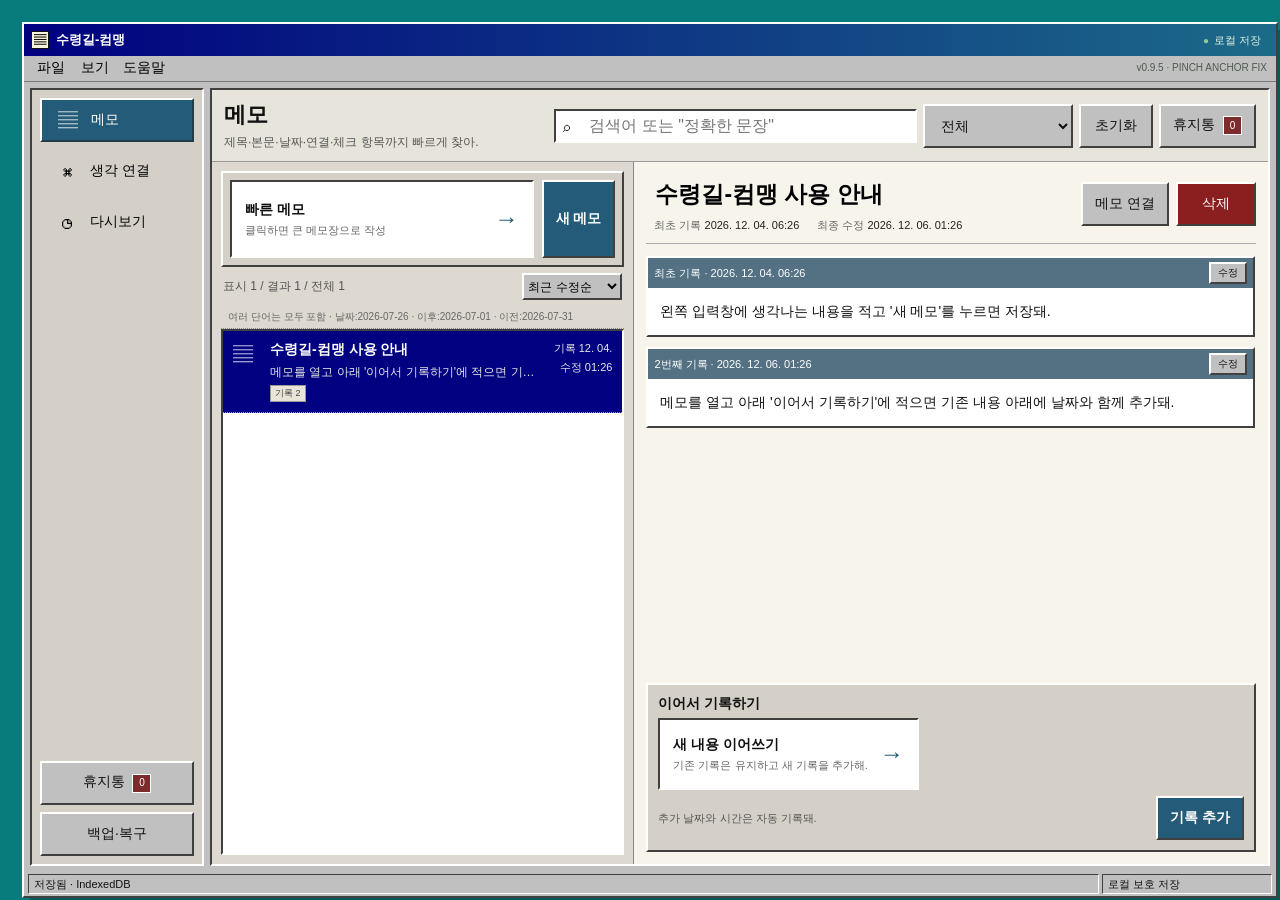
==== commit 0f76d6e7: "수령길-컴맹 v0.9.5" ====
--- a/index.html
+++ b/index.html
@@ -8,13 +8,13 @@
 <meta name="theme-color" content="#245b78">
 <meta name="color-scheme" content="light">
 <link rel="icon" href="icons/icon-192.png">
-<title>수령길-컴맹 v0.9.4</title>
-<link rel="stylesheet" href="app-v094.css">
+<title>수령길-컴맹 v0.9.5</title>
+<link rel="stylesheet" href="app-v095.css">
 </head>
 <body>
 <div class="desktop"><main class="win">
 <header class="titlebar"><div class="title-left"><span class="app-icon">▤</span><span>수령길-컴맹</span></div><div class="title-right"><button class="title-save" id="backupTop" type="button" title="백업·복구 열기"><span class="save-dot">●</span><span>로컬 저장</span></button></div></header>
-<div class="menu"><button id="menuFile">파일</button><button id="menuView">보기</button><button id="menuHelp">도움말</button><span class="build">v0.9.4 · GRAPH WIDTH FIX</span></div>
+<div class="menu"><button id="menuFile">파일</button><button id="menuView">보기</button><button id="menuHelp">도움말</button><span class="build">v0.9.5 · PINCH ANCHOR FIX</span></div>
 <div class="layout">
 <aside class="sidebar"><nav class="nav"><button class="active" data-view="notes"><span class="ico">▤</span><span>메모</span></button><button data-view="graph"><span class="ico">⌘</span><span>생각 연결</span></button><button data-view="review"><span class="ico">◷</span><span>다시보기</span></button></nav><div class="side-actions"><button class="classic" id="trashBtn">휴지통 <span class="trash-badge" id="trashCountSide">0</span></button><button class="classic" id="backupBtn">백업·복구</button><input class="hidden" id="importFile" type="file" accept=".json,application/json"></div></aside>
 <section class="workspace">
@@ -130,5 +130,5 @@
       <button class="format-btn" type="button" data-cmd="removeFormat" title="서식 지우기">Tx</button>
     </div><div class="note-window-editor" id="editEditor" contenteditable="true"></div><div class="note-window-meta"><span>수정 전 내용은 이력에 남아 · <b class="editor-count" id="editEditorCount">0자</b></span><span><b class="draft-state" id="draftStatusEdit">임시 저장 대기</b> <button class="classic draft-clear" id="clearEditDraft" type="button">임시글 삭제</button></span></div></div><div class="dlg-buttons"><button class="classic" value="cancel">취소</button><button class="classic primary" id="saveEdit" value="default">수정 저장</button></div></form></dialog>
 <dialog id="historyDialog"><form method="dialog"><div class="dlg-title"><strong>수정 이력</strong><button value="cancel">×</button></div><div class="dlg-body"><div class="history-list" id="historyList"></div></div><div class="dlg-buttons"><button class="classic" value="cancel">닫기</button></div></form></dialog><div class="toast hidden" id="toast"><span id="toastText"></span><button class="toast-action hidden" id="toastAction" type="button"></button></div>
-<script src="app-v094.js" defer></script>
+<script src="app-v095.js" defer></script>
 </body></html>
--- a/app-v095.css
+++ b/app-v095.css
@@ -0,0 +1,2017 @@
+
+:root{--teal:#008080;--silver:#c0c0c0;--white:#fff;--light:#dfdfdf;--mid:#808080;--dark:#404040;--black:#111;--navy:#000080;--blue:#245b78;--paper:#f5f2e9;--danger:#8b1e1e;--mnav:62px}
+*{box-sizing:border-box}html,body{margin:0;min-height:100%;font-family:Tahoma,"MS Sans Serif","Segoe UI","Apple SD Gothic Neo",sans-serif;font-size:14px;color:var(--black);background:var(--teal);-webkit-text-size-adjust:100%}button,input,select{font:inherit}button{cursor:pointer}.hidden{display:none!important}
+.desktop{min-height:100dvh;padding:clamp(8px,2vw,22px);display:grid;place-items:center}.win{width:min(1460px,100%);height:min(920px,calc(100dvh - clamp(16px,4vw,44px)));min-height:600px;display:grid;grid-template-rows:30px 28px minmax(0,1fr) 24px;background:var(--silver);border:2px solid;border-color:#fff #404040 #404040 #fff;box-shadow:8px 8px 0 rgba(0,0,0,.28)}
+.titlebar{display:flex;align-items:center;justify-content:space-between;padding:3px 4px 3px 7px;color:#fff;background:linear-gradient(90deg,var(--navy),#1c6b88);user-select:none}.title-left{display:flex;align-items:center;gap:7px;font-weight:700}.app-icon{width:18px;height:18px;display:grid;place-items:center;color:#000;background:#f8f4dc;border:1px solid #111;font-size:12px}.win-buttons{display:flex;gap:2px}.win-buttons span{width:22px;height:20px;display:grid;place-items:center;color:#000;background:var(--silver);border:2px solid;border-color:#fff #404040 #404040 #fff;font-weight:800;line-height:1}
+.menu{display:flex;align-items:center;padding:2px 5px;border-bottom:1px solid #777}.menu button{height:22px;min-width:44px;border:0;background:transparent}.menu button:hover{color:#fff;background:var(--navy)}.build{margin-left:auto;font-size:11px;color:#315331;padding-right:4px}
+.layout{min-width:0;min-height:0;display:grid;grid-template-columns:174px minmax(0,1fr);gap:6px;padding:6px}.sidebar{min-height:0;padding:8px;display:flex;flex-direction:column;background:#d4d0c8;border:2px solid;border-color:#404040 #fff #fff #404040}.nav{display:grid;gap:7px}.nav button{min-height:46px;display:grid;grid-template-columns:31px minmax(0,1fr);align-items:center;gap:8px;padding:0 10px;border:1px solid transparent;background:transparent;text-align:left}.nav button:hover{border:1px dotted #000}.nav button.active{color:#fff;background:var(--blue);border:2px solid;border-color:#fff #233a47 #233a47 #fff}.nav .ico{font-size:20px;text-align:center}.side-actions{margin-top:auto;display:grid;gap:7px}
+.classic{min-height:32px;padding:4px 12px;color:#111;background:var(--silver);border:2px solid;border-color:#fff #404040 #404040 #fff}.classic:active{border-color:#404040 #fff #fff #404040;padding:5px 11px 3px 13px}.primary{color:#fff;background:var(--blue);font-weight:700}.danger{color:#fff;background:var(--danger)}
+.workspace{min-width:0;min-height:0;overflow:hidden;background:var(--paper);border:2px solid;border-color:#404040 #fff #fff #404040}.view{display:none;width:100%;height:100%;min-height:0}.view.active{display:flex;flex-direction:column}.toolbar{min-height:72px;padding:11px 14px;display:flex;align-items:center;justify-content:space-between;gap:14px;border-bottom:1px solid #999;background:#e7e4db}.toolbar h1{margin:0;font-size:22px}.toolbar p{margin:4px 0 0;color:#555;font-size:12px}.search{width:min(340px,44%);min-height:34px;display:grid;grid-template-columns:24px minmax(0,1fr);align-items:center;padding:0 7px;background:#fff;border:2px solid;border-color:#404040 #fff #fff #404040}.search input{min-width:0;border:0;outline:0;background:transparent}
+.notes-layout{min-height:0;flex:1;display:grid;grid-template-columns:minmax(300px,.8fr) minmax(430px,1.2fr)}.list-pane{min-width:0;min-height:0;display:flex;flex-direction:column;padding:9px;border-right:1px solid #888;background:#ddd9d0}.quick{display:grid;grid-template-columns:minmax(0,1fr) auto;gap:7px;padding:7px;background:#d4d0c8;border:2px solid;border-color:#fff #404040 #404040 #fff}.quick-editor-wrap{min-width:0;display:grid;grid-template-rows:auto minmax(54px,auto);gap:4px}
+.rich-toolbar{display:flex;align-items:center;gap:3px;flex-wrap:wrap}.format-btn,.size-select{height:27px;min-width:30px;padding:2px 7px;background:var(--silver);border:2px solid;border-color:#fff #404040 #404040 #fff}.format-btn:active{border-color:#404040 #fff #fff #404040}.format-btn b{font-size:15px}.format-btn u{font-size:15px}.size-select{min-width:82px}
+.rich-editor{min-height:54px;max-height:128px;overflow-y:auto;padding:8px;background:#fff;border:2px solid;border-color:#404040 #fff #fff #404040;outline:0;line-height:1.55;white-space:normal;overflow-wrap:anywhere}.rich-editor:empty:before{content:attr(data-placeholder);color:#777;pointer-events:none}.rich-editor font[size="2"]{font-size:12px}.rich-editor font[size="3"]{font-size:14px}.rich-editor font[size="5"]{font-size:19px}
+.list-meta{min-height:38px;display:flex;align-items:center;justify-content:space-between;padding:6px 2px;color:#555;font-size:12px}.list-meta select{min-height:27px;background:var(--silver);border:2px solid;border-color:#fff #404040 #404040 #fff}.note-list{min-height:0;flex:1;overflow-y:auto;background:#fff;border:2px solid;border-color:#404040 #fff #fff #404040}.note-row{width:100%;min-height:78px;display:grid;grid-template-columns:29px minmax(0,1fr) auto;gap:8px;align-items:start;padding:10px;border:0;border-bottom:1px dotted #999;background:#fff;text-align:left}.note-row:hover{background:#eee}.note-row.selected{color:#fff;background:var(--navy)}.note-icon{font-size:20px;color:var(--blue)}.note-row.selected .note-icon{color:#fff}.note-main{min-width:0}.note-title{display:block;font-weight:700;white-space:nowrap;overflow:hidden;text-overflow:ellipsis}.note-preview{display:block;margin-top:5px;color:#555;font-size:12px;white-space:nowrap;overflow:hidden;text-overflow:ellipsis}.note-dates{display:grid;gap:4px;color:#666;font-size:11px;white-space:nowrap;text-align:right}.note-row.selected .note-preview,.note-row.selected .note-dates{color:#e6e6e6}
+.detail-pane{min-width:0;min-height:0;overflow:hidden;padding:12px;background:#f7f4ec}.empty{height:100%;display:grid;place-items:center;align-content:center;gap:8px;color:#666;text-align:center}.empty .big{font-size:46px;color:var(--blue)}.empty strong{color:#222;font-size:16px}.empty span{font-size:12px}.detail{height:100%;max-width:900px;margin:0 auto;display:grid;grid-template-rows:auto minmax(0,1fr) auto;min-height:0}.detail-top{display:grid;grid-template-columns:minmax(0,1fr) auto;gap:10px;align-items:start;padding-bottom:10px;border-bottom:1px solid #aaa}.mobile-back{display:none}.title-input{width:100%;padding:5px 7px;border:2px solid transparent;background:transparent;font-size:23px;font-weight:700}.title-input:focus{outline:0;background:#fff;border-color:#404040 #fff #fff #404040}.date-line{display:flex;flex-wrap:wrap;gap:6px 18px;padding:3px 8px 0;color:#666;font-size:11px}.date-line b{color:#222;font-weight:500}
+.timeline{min-height:0;overflow-y:auto;display:grid;align-content:start;gap:10px;padding:12px 1px 12px 0}.entry{background:#fff;border:2px solid;border-color:#fff #404040 #404040 #fff}.entry-head{min-height:30px;display:flex;align-items:center;justify-content:space-between;gap:8px;padding:4px 6px;color:#fff;background:#547184;font-size:11px;position:sticky;top:0}.entry-actions{display:flex;gap:4px;flex-wrap:wrap}.tiny{min-height:22px;padding:1px 7px;color:#111;background:var(--silver);border:2px solid;border-color:#fff #404040 #404040 #fff;font-size:10px}.entry-body{padding:12px;overflow-wrap:anywhere;line-height:1.65}.entry-body font[size="2"]{font-size:12px}.entry-body font[size="3"]{font-size:14px}.entry-body font[size="5"]{font-size:19px}.entry-modified{padding:0 12px 9px;color:#666;font-size:10px}
+.append{padding:9px;background:#d4d0c8;border:2px solid;border-color:#fff #404040 #404040 #fff}.append label{display:block;margin-bottom:5px;font-weight:700}.append-editor{min-height:72px;max-height:130px}.append-foot{display:flex;align-items:center;justify-content:space-between;gap:8px;margin-top:6px}.append-foot span{color:#555;font-size:11px}
+.graph-box{position:relative;min-height:0;flex:1;margin:10px;overflow:hidden;background:linear-gradient(#e6e2da 1px,transparent 1px),linear-gradient(90deg,#e6e2da 1px,transparent 1px),#faf8f2;background-size:28px 28px;border:2px solid;border-color:#404040 #fff #fff #404040}.graph-canvas{width:100%;height:100%;min-height:390px;display:block;touch-action:none;cursor:grab}.graph-canvas:active{cursor:grabbing}.edge{stroke:#888;stroke-width:1.4;vector-effect:non-scaling-stroke}.gnode{cursor:pointer}.gnode rect{stroke-width:2}.gnode text{text-anchor:middle;pointer-events:none;font-size:12px}.gnode.topic rect{fill:#dfe4d7;stroke:#4d674a}.gnode.note rect{fill:#d7e2e7;stroke:var(--blue)}.gnode:hover rect{stroke:var(--navy);stroke-width:3}.graph-help{position:absolute;left:8px;right:8px;bottom:8px;padding:6px 8px;background:var(--silver);border:2px solid;border-color:#fff #404040 #404040 #fff;font-size:11px}
+.review-grid{min-height:0;overflow-y:auto;padding:12px;display:grid;grid-template-columns:repeat(3,minmax(0,1fr));align-content:start;gap:10px}.review-card{min-height:155px;padding:10px;background:#fff;border:2px solid;border-color:#fff #404040 #404040 #fff}.review-card h2{margin:0 0 8px;font-size:15px}.review-card strong{display:block;color:var(--blue);font-size:28px}.review-card p{color:#555;font-size:12px;line-height:1.5}.review-items{display:grid;gap:5px}.review-item{padding:6px;text-align:left;background:#f5f5f5;border:1px dotted #777;font-size:11px}
+.status{display:grid;grid-template-columns:minmax(0,1fr) 170px;gap:3px;padding:2px 4px}.status span{padding:2px 5px;border:1px solid;border-color:#404040 #fff #fff #404040;font-size:11px;overflow:hidden;white-space:nowrap;text-overflow:ellipsis}.mobile-nav{display:none}
+dialog{padding:0;width:min(650px,calc(100vw - 24px));background:var(--silver);border:2px solid;border-color:#fff #404040 #404040 #fff;box-shadow:8px 8px 0 rgba(0,0,0,.28)}dialog::backdrop{background:rgba(0,0,0,.45)}.dlg-title{min-height:28px;display:flex;align-items:center;justify-content:space-between;padding:3px 4px 3px 7px;color:#fff;background:var(--navy)}.dlg-title button{width:22px;height:20px;padding:0;background:var(--silver);border:2px solid;border-color:#fff #404040 #404040 #fff;font-weight:800}.dlg-body{padding:12px}.edit-editor{min-height:220px;max-height:55dvh}.dlg-body p{color:#555;font-size:11px}.dlg-buttons{display:flex;justify-content:flex-end;gap:7px;padding:0 12px 12px}.history-list{max-height:55dvh;overflow-y:auto;display:grid;gap:8px}.history-item{background:#fff;border:2px solid;border-color:#404040 #fff #fff #404040}.history-date{padding:5px 7px;color:#fff;background:#547184;font-size:11px}.history-body{padding:9px;overflow-wrap:anywhere;line-height:1.55}.toast{position:fixed;z-index:300;left:50%;bottom:28px;transform:translateX(-50%);max-width:calc(100vw - 24px);padding:9px 14px;color:#fff;background:#111;border:2px solid;border-color:#fff #404040 #404040 #fff;box-shadow:4px 4px 0 rgba(0,0,0,.25)}
+
+/* v0.3.1 */
+.detail-actions{display:flex;gap:6px;align-items:flex-start}
+.entry{position:relative}
+.entry.is-collapsed .entry-body{max-height:190px;overflow:hidden;position:relative}
+.entry.is-collapsed .entry-body:after{content:"";position:absolute;left:0;right:0;bottom:0;height:54px;pointer-events:none;background:linear-gradient(to bottom,rgba(255,255,255,0),#fff 88%)}
+.entry.expanded .entry-body{max-height:none;overflow:visible}.entry.expanded .entry-body:after{display:none}
+.entry-toggle{min-width:48px}
+.graph-tools{display:flex;align-items:center;gap:8px;flex-wrap:wrap;justify-content:flex-end}
+.graph-stats{padding:5px 8px;background:#fff;border:2px solid;border-color:#404040 #fff #fff #404040;font-size:11px;color:#444}
+.graph-box{background:radial-gradient(circle at center,rgba(36,91,120,.09),transparent 48%),linear-gradient(#e6e2da 1px,transparent 1px),linear-gradient(90deg,#e6e2da 1px,transparent 1px),#faf8f2;background-size:auto,28px 28px,28px 28px,auto}
+.edge{fill:none;vector-effect:non-scaling-stroke;transition:opacity .12s,stroke-width .12s}
+.topic-edge{stroke:#6f7d85;stroke-width:1.5;opacity:.58}
+.auto-edge{stroke:#99743b;stroke-width:1.6;stroke-dasharray:5 4;opacity:.50}
+.manual-edge{stroke:#7b3f69;stroke-width:3;opacity:.86}
+.edge.hot{opacity:1;stroke-width:3.6}
+.gnode{transition:opacity .12s}.gnode rect{filter:drop-shadow(3px 3px 0 rgba(0,0,0,.18));transition:stroke-width .12s,filter .12s}
+.gnode.note rect{fill:#d9e7ec;stroke:#245b78}.gnode.topic rect{fill:#e1e6d7;stroke:#4d674a}
+.gnode:hover rect{filter:drop-shadow(4px 4px 0 rgba(0,0,0,.23));stroke-width:3}
+.graph-box.inspecting .gnode.dim,.graph-box.inspecting .edge.dim{opacity:.14}.graph-box.inspecting .gnode.hot{opacity:1}
+.graph-legend{position:absolute;top:8px;left:8px;display:flex;gap:10px;align-items:center;flex-wrap:wrap;padding:5px 7px;background:rgba(192,192,192,.94);border:2px solid;border-color:#fff #404040 #404040 #fff;font-size:10px;z-index:2}
+.legend-line{display:inline-block;width:22px;height:0;border-top:2px solid #6f7d85;margin-right:4px;vertical-align:middle}.legend-line.auto{border-top:2px dashed #99743b}.legend-line.manual{border-top:3px solid #7b3f69}
+.link-list{max-height:52dvh;overflow:auto;display:grid;gap:5px}.link-row{display:grid;grid-template-columns:auto minmax(0,1fr);gap:8px;align-items:start;padding:8px;background:#fff;border:1px dotted #777;cursor:pointer}.link-row input{margin-top:2px}.link-row strong{display:block;margin-bottom:3px}.link-row span{display:block;color:#666;font-size:11px;white-space:nowrap;overflow:hidden;text-overflow:ellipsis}.link-empty{padding:14px;background:#eee;border:1px dotted #777;color:#555}
+@media(max-width:760px){.detail-actions{grid-column:1/-1;justify-self:end}.entry.is-collapsed .entry-body{max-height:150px}.graph-tools{gap:4px}.graph-stats{display:none}.graph-legend{right:8px}}
+
+
+/* v0.3.2 */
+.note-window{width:min(1000px,calc(100vw - 28px));max-width:1000px}
+.note-window .dlg-body{padding:10px}
+.note-window-editor{
+  min-height:58dvh;max-height:66dvh;overflow:auto;padding:14px;
+  background:#fff;border:2px solid;border-color:#404040 #fff #fff #404040;
+  outline:none;line-height:1.65;font-size:16px
+}
+.note-window-editor:empty:before{content:attr(data-placeholder);color:#777}
+.note-window-toolbar{display:flex;gap:5px;align-items:center;flex-wrap:wrap;margin-bottom:7px}
+.note-window-meta{display:flex;justify-content:space-between;gap:10px;flex-wrap:wrap;margin-top:8px;color:#555;font-size:11px}
+.note-window-buttons{display:flex;justify-content:flex-end;gap:7px;padding:0 10px 10px}
+.quick-editor-wrap,.append-editor-wrap{cursor:pointer}
+.quick-editor-wrap .rich-editor,.append-editor-wrap .rich-editor{pointer-events:none}
+.launch-hint{margin-left:auto;font-size:11px;color:#555;padding:0 4px}
+.graph-link-mode-banner{
+  position:absolute;top:8px;left:50%;transform:translateX(-50%);z-index:5;
+  padding:7px 10px;background:#fff8c9;border:2px solid;
+  border-color:#fff #404040 #404040 #fff;font-size:11px;display:none
+}
+.graph-box.link-mode .graph-link-mode-banner{display:block}
+.graph-box.link-mode .gnode.note rect{stroke:#7b3f69;stroke-width:3}
+.graph-box.link-mode .gnode.note{cursor:crosshair}
+.graph-box.link-mode .gnode.topic{opacity:.35;pointer-events:none}
+.graph-link-source rect{fill:#f0d8e8!important;stroke:#7b3f69!important;stroke-width:4!important}
+@media(max-width:760px){
+  .note-window{width:calc(100vw - 10px);max-width:none}
+  .note-window-editor{min-height:62dvh;max-height:68dvh;font-size:16px}
+}
+
+
+/* v0.3.3 — stable responsive */
+html,body{
+  width:100%;height:100%;
+  overflow:hidden!important;
+  overscroll-behavior:none;
+}
+body{
+  position:fixed;inset:0;
+  touch-action:manipulation;
+}
+.desktop{
+  width:100%;height:100%;
+  overflow:hidden;
+}
+.win{
+  max-width:100%;max-height:100%;
+  contain:layout paint;
+}
+.layout,.workspace,.view,.notes-layout,.list-pane,.detail-pane,.graph-box{
+  min-width:0;min-height:0;
+}
+.workspace,.view,.notes-layout{overflow:hidden}
+.note-list,.timeline,.review-grid{
+  overscroll-behavior:contain;
+  -webkit-overflow-scrolling:touch;
+}
+.graph-box{
+  overflow:hidden!important;
+  overscroll-behavior:none;
+  touch-action:none;
+  contain:layout paint;
+  isolation:isolate;
+}
+#graph{
+  width:100%;height:100%;
+  display:block;
+  touch-action:none!important;
+  user-select:none;
+  -webkit-user-select:none;
+  -webkit-touch-callout:none;
+  overscroll-behavior:none;
+  transform:translateZ(0);
+}
+#graphViewport{
+  will-change:transform;
+  transform-box:fill-box;
+  transform-origin:0 0;
+}
+.toolbar,.titlebar,.mobile-nav{flex-shrink:0}
+button,.classic,.format-btn,.nav button,.mobile-nav button{touch-action:manipulation}
+input,textarea,[contenteditable="true"]{font-size:16px}
+
+/* Tablet: 761–1180px */
+@media (min-width:761px) and (max-width:1180px){
+  .desktop{padding:8px}
+  .win{
+    width:100%;
+    height:calc(100dvh - 16px);
+    min-height:0;
+  }
+  .layout{
+    grid-template-columns:86px minmax(0,1fr);
+    gap:5px;padding:5px;
+  }
+  .sidebar{padding:6px}
+  .nav button{
+    grid-template-columns:1fr;
+    justify-items:center;
+    min-height:52px;
+    padding:4px;
+  }
+  .nav button span:last-child{display:none}
+  .notes-layout{
+    grid-template-columns:minmax(280px,40%) minmax(0,60%);
+  }
+  .toolbar{min-height:66px;padding:9px 10px}
+  .toolbar h1{font-size:20px}
+  .search{width:min(330px,45%)}
+  .detail-pane{padding:9px}
+  .note-window{width:min(900px,calc(100vw - 24px))}
+  .graph-box{margin:7px}
+}
+
+/* Mobile: outer shell fixed, inner panes scroll */
+@media (max-width:760px){
+  html,body{
+    height:100%;min-height:100%;
+    overflow:hidden!important;
+  }
+  body{
+    position:fixed;
+    width:100%;height:100%;
+    inset:0;
+  }
+  .desktop{
+    width:100%;height:100%;
+    min-height:0;overflow:hidden;
+  }
+  .win{
+    height:calc(var(--app-vh,100dvh) - var(--mobile-nav) - env(safe-area-inset-bottom))!important;
+    max-height:calc(var(--app-vh,100dvh) - var(--mobile-nav) - env(safe-area-inset-bottom))!important;
+    min-height:0!important;
+    overflow:hidden;
+  }
+  .workspace,.view{
+    height:100%;
+    min-height:0;
+    overflow:hidden;
+  }
+  .toolbar{width:100%;overflow:hidden}
+  .notes-layout{
+    height:calc(100% - 62px)!important;
+    min-height:0;overflow:hidden;
+  }
+  .list-pane,.detail-pane{
+    min-height:0;overflow:hidden;
+  }
+  .note-list{
+    min-height:0;overflow-y:auto;
+  }
+  .detail{
+    height:100%;min-height:0;
+    display:flex;flex-direction:column;
+  }
+  .detail-top{flex:0 0 auto}
+  .timeline{
+    flex:1 1 auto;
+    min-height:0;
+    overflow-y:auto;
+    -webkit-overflow-scrolling:touch;
+  }
+  .append{flex:0 0 auto}
+  .graph-box{
+    flex:1 1 auto;
+    min-height:0;
+    margin:5px;
+  }
+  #graph{min-height:0!important}
+  .graph-help{
+    pointer-events:none;
+    max-height:38px;
+    overflow:hidden;
+  }
+  .mobile-nav{
+    transform:translateZ(0);
+    backface-visibility:hidden;
+  }
+}
+@media (max-width:420px){
+  .toolbar{gap:6px}
+  .search{width:54%}
+  .graph-tools .classic{padding-inline:6px;font-size:11px}
+}
+
+
+/* v0.3.4 — real device stability */
+:root{
+  --tap-size:44px;
+  --stable-vh:100dvh;
+}
+html{
+  overflow-anchor:none;
+}
+body{
+  width:100%;
+  max-width:100%;
+  overflow:hidden!important;
+  overscroll-behavior:none;
+}
+.desktop,.win,.layout,.workspace,.view{
+  overflow:hidden;
+}
+.win{
+  height:min(940px,calc(var(--stable-vh) - clamp(16px,4vw,48px)));
+}
+button,.classic,.format-btn,.nav button,.mobile-nav button{
+  min-height:var(--tap-size);
+  touch-action:manipulation;
+}
+.win-buttons span{
+  min-height:20px;
+}
+dialog[open]{
+  position:fixed;
+  inset:50% auto auto 50%;
+  transform:translate(-50%,-50%);
+  max-height:calc(var(--stable-vh) - 16px);
+  overflow:hidden;
+  overscroll-behavior:none;
+}
+dialog[open] .dlg-body{
+  max-height:calc(var(--stable-vh) - 110px);
+  overflow:auto;
+  overscroll-behavior:contain;
+  -webkit-overflow-scrolling:touch;
+}
+.note-window[open] .dlg-body{
+  display:flex;
+  min-height:0;
+  flex-direction:column;
+  overflow:hidden;
+}
+.note-window[open] .note-window-editor{
+  flex:1 1 auto;
+  min-height:0;
+  max-height:none;
+  overflow:auto;
+  overscroll-behavior:contain;
+  -webkit-overflow-scrolling:touch;
+}
+.graph-box{
+  width:auto;
+  max-width:100%;
+  overflow:hidden!important;
+  touch-action:none!important;
+  overscroll-behavior:none!important;
+  contain:strict;
+  isolation:isolate;
+}
+#graph{
+  width:100%;
+  height:100%;
+  min-width:0;
+  min-height:0;
+  overflow:hidden;
+  touch-action:none!important;
+  overscroll-behavior:none!important;
+  user-select:none;
+  -webkit-user-select:none;
+  -webkit-touch-callout:none;
+  transform:translate3d(0,0,0);
+}
+#graphViewport{
+  will-change:transform;
+  pointer-events:auto;
+}
+.graph-help{
+  pointer-events:none;
+}
+.note-list,.timeline,.review-grid,.detail-pane{
+  overflow-x:hidden;
+}
+.rich-toolbar,.graph-tools{
+  min-width:0;
+  overflow-x:auto;
+  overscroll-behavior-x:contain;
+  scrollbar-width:none;
+}
+.rich-toolbar::-webkit-scrollbar,.graph-tools::-webkit-scrollbar{
+  display:none;
+}
+
+/* Tablet portrait */
+@media (min-width:761px) and (max-width:1024px) and (orientation:portrait){
+  .desktop{padding:6px}
+  .win{
+    width:100%;
+    height:calc(var(--stable-vh) - 12px);
+    min-height:0;
+  }
+  .layout{
+    grid-template-columns:74px minmax(0,1fr);
+    gap:4px;
+    padding:4px;
+  }
+  .sidebar{padding:5px}
+  .nav button{
+    grid-template-columns:1fr;
+    min-height:52px;
+    padding:3px;
+    place-items:center;
+  }
+  .nav button span:last-child{display:none}
+  .notes-layout{
+    grid-template-columns:minmax(270px,42%) minmax(0,58%);
+  }
+  .toolbar{
+    min-height:64px;
+    padding:8px;
+  }
+  .toolbar h1{font-size:19px}
+  .search{width:min(300px,48%)}
+  .quick{grid-template-columns:minmax(0,1fr) 84px}
+  .note-window{
+    width:calc(100vw - 20px);
+    max-width:none;
+  }
+  .graph-box{margin:5px}
+}
+
+/* Tablet landscape */
+@media (min-width:761px) and (max-width:1180px) and (orientation:landscape){
+  .desktop{padding:6px}
+  .win{
+    width:100%;
+    height:calc(var(--stable-vh) - 12px);
+    min-height:0;
+  }
+  .layout{
+    grid-template-columns:82px minmax(0,1fr);
+    gap:4px;
+    padding:4px;
+  }
+  .nav button{
+    grid-template-columns:1fr;
+    place-items:center;
+    min-height:48px;
+  }
+  .nav button span:last-child{display:none}
+  .notes-layout{
+    grid-template-columns:minmax(300px,36%) minmax(0,64%);
+  }
+  .toolbar{min-height:60px}
+  .note-window{
+    width:min(940px,calc(100vw - 24px));
+  }
+}
+
+/* Mobile */
+@media (max-width:760px){
+  :root{--tap-size:46px}
+  html,body,.desktop{
+    width:100%;
+    height:var(--stable-vh);
+    min-height:var(--stable-vh);
+    max-height:var(--stable-vh);
+  }
+  body{
+    position:fixed;
+    inset:0;
+  }
+  .win{
+    width:100%;
+    height:calc(var(--stable-vh) - var(--mobile-nav) - env(safe-area-inset-bottom))!important;
+    min-height:0!important;
+    max-height:calc(var(--stable-vh) - var(--mobile-nav) - env(safe-area-inset-bottom))!important;
+  }
+  .workspace,.view{
+    width:100%;
+    height:100%;
+    min-height:0;
+    overflow:hidden;
+  }
+  .notes-layout{
+    height:calc(100% - 62px)!important;
+    min-height:0;
+    overflow:hidden;
+  }
+  .list-pane,.detail-pane{
+    min-height:0;
+    overflow:hidden;
+  }
+  .note-list,.timeline{
+    min-height:0;
+    overflow-y:auto;
+    overscroll-behavior:contain;
+    -webkit-overflow-scrolling:touch;
+  }
+  .detail{
+    height:100%;
+    min-height:0;
+    display:flex;
+    flex-direction:column;
+  }
+  .detail-top{flex:0 0 auto}
+  .timeline{flex:1 1 auto}
+  .append{flex:0 0 auto}
+  .graph-box{
+    flex:1 1 auto;
+    min-height:0;
+    margin:4px;
+  }
+  #graph{min-height:0!important}
+  .graph-tools{
+    flex-wrap:nowrap;
+    max-width:62%;
+  }
+  .graph-tools .classic{
+    min-width:max-content;
+    padding-inline:7px;
+    font-size:11px;
+  }
+  .graph-help{
+    max-height:36px;
+    overflow:hidden;
+  }
+  .mobile-nav{
+    transform:translate3d(0,0,0);
+    backface-visibility:hidden;
+    contain:layout paint;
+  }
+  dialog[open]{
+    width:calc(100vw - 8px);
+    max-width:calc(100vw - 8px);
+    max-height:calc(var(--stable-vh) - 8px);
+  }
+  dialog[open] .dlg-body{
+    max-height:calc(var(--stable-vh) - 102px);
+  }
+}
+
+/* Narrow phone */
+@media (max-width:420px){
+  .toolbar{
+    display:grid;
+    grid-template-columns:minmax(0,1fr) minmax(145px,54%);
+    gap:5px;
+  }
+  .toolbar h1{font-size:18px}
+  .search{width:100%}
+  .quick{grid-template-columns:minmax(0,1fr) 76px}
+  .note-row{padding:8px}
+  .detail-actions{
+    width:100%;
+    justify-content:flex-end;
+  }
+}
+
+
+/* v0.4.0 — local data safety */
+.sync-title-btn,#syncSettingsBtn{display:none!important}
+.toolbar-actions{
+  display:flex;
+  align-items:center;
+  justify-content:flex-end;
+  gap:7px;
+  min-width:0;
+}
+.toolbar-actions .search{width:min(340px,72%)}
+.safety-button{
+  min-width:86px;
+  white-space:nowrap;
+}
+.trash-badge{
+  display:inline-grid;
+  min-width:19px;
+  height:19px;
+  place-items:center;
+  margin-left:4px;
+  padding:0 4px;
+  color:#fff;
+  background:#7c2c2c;
+  border:1px solid #fff;
+  font-size:10px;
+  line-height:1;
+}
+.safety-status{
+  color:#315331!important;
+}
+.draft-state{
+  color:#315331;
+  font-weight:700;
+}
+.draft-clear{
+  min-height:26px!important;
+  padding:2px 7px;
+  font-size:10px;
+}
+.trash-list,.snapshot-list{
+  display:grid;
+  gap:8px;
+  max-height:55dvh;
+  overflow-y:auto;
+  overscroll-behavior:contain;
+}
+.trash-item,.snapshot-item{
+  display:grid;
+  grid-template-columns:minmax(0,1fr) auto;
+  gap:8px;
+  padding:9px;
+  background:#fff;
+  border:2px solid;
+  border-color:#fff #404040 #404040 #fff;
+}
+.trash-item h3,.snapshot-item h3{
+  margin:0 0 5px;
+  font-size:14px;
+}
+.trash-item p,.snapshot-item p{
+  margin:0;
+  color:#555;
+  font-size:11px;
+  line-height:1.5;
+}
+.trash-item-actions,.snapshot-item-actions{
+  display:flex;
+  align-items:flex-start;
+  gap:5px;
+  flex-wrap:wrap;
+  justify-content:flex-end;
+}
+.trash-empty{
+  padding:22px;
+  color:#666;
+  background:#efefef;
+  border:1px dotted #777;
+  text-align:center;
+}
+.backup-grid{
+  display:grid;
+  grid-template-columns:repeat(2,minmax(0,1fr));
+  gap:8px;
+  margin-bottom:10px;
+}
+.backup-card{
+  padding:10px;
+  background:#eeeae0;
+  border:2px solid;
+  border-color:#fff #404040 #404040 #fff;
+}
+.backup-card h3{margin:0 0 6px;font-size:14px}
+.backup-card p{margin:0 0 9px;color:#555;font-size:11px;line-height:1.5}
+.backup-card .classic{width:100%}
+.backup-note{
+  margin:0 0 9px;
+  padding:8px;
+  color:#554e25;
+  background:#fff9cf;
+  border:1px solid #8d8052;
+  font-size:11px;
+  line-height:1.5;
+}
+.toast{
+  display:flex;
+  align-items:center;
+  gap:10px;
+}
+.toast-action{
+  min-height:26px!important;
+  padding:2px 8px;
+  color:#111;
+  background:var(--silver);
+  border:2px solid;
+  border-color:#fff #404040 #404040 #fff;
+  white-space:nowrap;
+}
+@media(max-width:760px){
+  .toolbar-actions{
+    gap:4px;
+    max-width:66%;
+  }
+  .toolbar-actions .search{
+    width:min(100%,230px);
+  }
+  .safety-button{
+    min-width:52px;
+    padding-inline:5px;
+    font-size:0;
+  }
+  .safety-button:before{
+    content:"▧";
+    font-size:17px;
+  }
+  .trash-badge{
+    margin-left:2px;
+    vertical-align:2px;
+    font-size:9px;
+  }
+  .backup-grid{grid-template-columns:1fr}
+  .trash-item,.snapshot-item{grid-template-columns:1fr}
+  .trash-item-actions,.snapshot-item-actions{justify-content:flex-start}
+}
+@media(max-width:420px){
+  .toolbar-actions{max-width:62%}
+  .toolbar-actions .search{min-width:120px}
+}
+
+
+/* v0.5.0 — complete memo editor */
+.note-title-field{
+  width:100%;
+  min-height:42px;
+  margin:0 0 7px;
+  padding:8px 10px;
+  color:#111;
+  background:#fff;
+  border:2px solid;
+  border-color:#404040 #fff #fff #404040;
+  outline:none;
+  font:700 16px/1.3 "Malgun Gothic","Apple SD Gothic Neo",sans-serif;
+}
+.note-title-field:focus{box-shadow:inset 0 0 0 1px #245b78}
+.rich-toolbar{
+  position:sticky;
+  top:0;
+  z-index:4;
+  display:flex;
+  align-items:center;
+  flex-wrap:nowrap;
+  gap:4px;
+  padding:5px;
+  background:var(--silver);
+  border:2px solid;
+  border-color:#fff #404040 #404040 #fff;
+}
+.toolbar-separator{
+  flex:0 0 1px;
+  align-self:stretch;
+  min-height:28px;
+  margin:0 2px;
+  background:#777;
+  box-shadow:1px 0 #fff;
+}
+.format-btn{
+  flex:0 0 auto;
+  min-width:34px;
+  min-height:32px!important;
+  padding:3px 7px;
+  color:#111;
+  background:var(--silver);
+  border:2px solid;
+  border-color:#fff #404040 #404040 #fff;
+  font:700 12px/1 "Malgun Gothic","Apple SD Gothic Neo",sans-serif;
+}
+.format-btn:active,.format-btn.active{
+  border-color:#404040 #fff #fff #404040;
+  background:#d7d2c7;
+}
+.format-btn[data-action="link"]{min-width:46px}
+.format-btn[data-action="task"]{min-width:48px}
+.format-btn[data-cmd="removeFormat"]{min-width:54px}
+.size-select{flex:0 0 auto;min-height:32px!important}
+.note-window-editor{
+  caret-color:#111;
+  white-space:normal;
+  word-break:break-word;
+}
+.note-window-editor p,.note-window-editor div,.entry-body p,.entry-body div{margin:.25em 0}
+.note-window-editor ul,.note-window-editor ol,.entry-body ul,.entry-body ol{
+  margin:.35em 0 .35em 1.6em;
+  padding:0;
+}
+.note-window-editor li,.entry-body li{margin:.18em 0}
+.note-window-editor a,.entry-body a{
+  color:#0645ad;
+  text-decoration:underline;
+  overflow-wrap:anywhere;
+}
+.note-window-editor s,.note-window-editor strike,.entry-body s,.entry-body strike{color:#666}
+.task-line{
+  display:flex;
+  align-items:flex-start;
+  gap:7px;
+  min-height:1.7em;
+  margin:.25em 0!important;
+}
+.task-marker{
+  flex:0 0 auto;
+  display:inline-grid;
+  width:22px;
+  height:22px;
+  place-items:center;
+  margin-top:1px;
+  color:#173d55;
+  background:#f5f2e8;
+  border:1px solid #6b6b6b;
+  cursor:pointer;
+  user-select:none;
+  -webkit-user-select:none;
+}
+.task-line[data-checked="true"] .task-marker{color:#fff;background:#456a4f}
+.task-line[data-checked="true"] .task-text{color:#777;text-decoration:line-through}
+.task-text{flex:1 1 auto;min-width:1px;outline:none}
+.editor-count{color:#555;white-space:nowrap}
+.editor-shortcuts{color:#666}
+@media(max-width:760px){
+  .rich-toolbar{
+    margin-inline:-1px;
+    padding:4px;
+    overflow-x:auto;
+    overscroll-behavior-x:contain;
+    scrollbar-width:none;
+  }
+  .rich-toolbar::-webkit-scrollbar{display:none}
+  .format-btn{min-width:38px;min-height:38px!important}
+  .size-select{min-height:38px!important}
+  .note-title-field{min-height:46px;font-size:16px}
+  .note-window-meta{align-items:center}
+  .editor-shortcuts{display:none}
+}
+
+
+/* v0.9.0 release candidate */
+.search-actions{max-width:min(760px,72%);gap:5px}.search-scope{min-width:110px}.list-meta-actions{display:flex;align-items:center;gap:5px}.search-guide{padding:4px 7px;color:#666;font-size:10px;border-bottom:1px dotted #888}.search-mark{color:#111;background:#fff0a8;padding:0 1px}.note-badges{display:flex;gap:4px;flex-wrap:wrap;margin-top:4px}.note-badge{padding:1px 4px;color:#3f3f3f;background:#e9e4d8;border:1px solid #999;font-size:9px}.note-badge.task{color:#6b281f;background:#f5ddd7}.note-badge.link{color:#294a63;background:#dce9ef}.graph-toolbar{min-height:82px}.graph-search{display:flex;align-items:center;gap:4px;min-width:150px;padding:3px 5px;background:#fff;border:2px solid;border-color:#404040 #fff #fff #404040}.graph-search input{width:150px;border:0;outline:0;font-size:12px}.graph-layout{display:grid;grid-template-columns:minmax(0,1fr) 280px;min-height:0;height:calc(100% - 82px)}.graph-box{height:auto!important;margin:7px 0 7px 7px}.graph-inspector{margin:7px;padding:9px;min-width:0;overflow:auto;background:#d4d0c8;border:2px solid;border-color:#fff #404040 #404040 #fff}.graph-inspector-empty{display:grid;place-items:center;align-content:center;gap:7px;height:100%;min-height:150px;color:#666;text-align:center}.graph-inspector h2{margin:0 0 6px;font-size:16px}.graph-inspector p{margin:0 0 8px;color:#555;font-size:11px;line-height:1.5}.graph-inspector-meta{display:flex;gap:5px;flex-wrap:wrap;margin-bottom:9px}.graph-related{display:grid;gap:6px}.graph-relation{padding:7px;background:#fff;border:1px dotted #777}.graph-relation-head{display:flex;justify-content:space-between;gap:5px}.graph-relation strong{font-size:12px}.graph-relation small{display:block;margin-top:4px;color:#666;line-height:1.4}.graph-inspector-actions{display:flex;gap:5px;flex-wrap:wrap;margin:8px 0}.edge{pointer-events:stroke;cursor:pointer}.edge.selected{opacity:1!important;stroke-width:4.5!important}.gnode.selected rect{stroke:#8b2b6a!important;stroke-width:4!important}.review-toolbar{min-height:72px}.review-tools{display:flex;gap:6px;align-items:center}.review-summary{display:grid;grid-template-columns:repeat(4,minmax(0,1fr));gap:7px;padding:8px 8px 0}.review-stat{padding:8px;background:#ece8de;border:2px solid;border-color:#fff #404040 #404040 #fff}.review-stat strong{display:block;font-size:20px}.review-stat span{font-size:10px;color:#555}.review-grid{grid-template-columns:repeat(2,minmax(0,1fr));align-content:start;overflow:auto}.review-card{min-height:170px}.review-card-head{display:flex;justify-content:space-between;gap:8px}.review-card-head strong{font-size:22px}.review-item{display:grid!important;grid-template-columns:minmax(0,1fr) auto;gap:6px;text-align:left}.review-item-main{min-width:0}.review-item-title{display:block;font-weight:700;white-space:nowrap;overflow:hidden;text-overflow:ellipsis}.review-item-preview{display:block;margin-top:3px;color:#666;font-size:10px;white-space:nowrap;overflow:hidden;text-overflow:ellipsis}.review-item-date{font-size:9px;color:#666;white-space:nowrap}.link-search{display:grid;grid-template-columns:24px minmax(0,1fr);align-items:center;margin-bottom:5px;padding:4px 7px;background:#fff;border:2px solid;border-color:#404040 #fff #fff #404040}.link-search input{min-width:0;border:0;outline:0}.link-result-count{margin-bottom:5px;color:#666;font-size:10px}.storage-panel{display:flex;justify-content:space-between;gap:8px;align-items:center;margin:0 0 9px;padding:8px;background:#e7e3d8;border:1px solid #888;font-size:11px}.hidden-row{display:none!important}
+@media(max-width:1000px){.graph-layout{grid-template-columns:minmax(0,1fr) 230px}.graph-tools{max-width:70%}.graph-search input{width:110px}.review-summary{grid-template-columns:repeat(2,minmax(0,1fr))}}
+@media(max-width:760px){.search-actions{max-width:68%;overflow-x:auto;flex-wrap:nowrap}.search-scope{min-width:86px}.search-actions #searchClear{display:none}.search-guide{display:none}.graph-toolbar{min-height:70px}.graph-tools{max-width:70%;overflow-x:auto;flex-wrap:nowrap}.graph-search{min-width:145px}.graph-layout{display:flex;flex-direction:column;height:calc(100% - 70px)}.graph-box{flex:1 1 auto;margin:4px;min-height:0}.graph-inspector{flex:0 0 auto;max-height:34%;margin:0 4px 4px;padding:7px}.graph-inspector-empty{min-height:70px}.review-toolbar{min-height:64px}.review-tools{max-width:58%;overflow-x:auto}.review-summary{grid-template-columns:repeat(2,minmax(0,1fr));padding:6px}.review-grid{grid-template-columns:1fr;padding:6px}.review-card{min-height:140px}.storage-panel{align-items:flex-start;flex-direction:column}}
+
+@media(max-width:1000px){.layout{grid-template-columns:78px minmax(0,1fr)}.nav button{grid-template-columns:1fr;place-items:center;padding:4px}.nav button span:last-child{display:none}.side-actions button{font-size:11px;padding-inline:2px}.notes-layout{grid-template-columns:minmax(280px,.76fr) minmax(390px,1.24fr)}}
+@media(max-width:760px){html,body{background:var(--paper)}body{padding-bottom:env(safe-area-inset-bottom)}.desktop{display:block;min-height:100dvh;padding:0}.win{width:100%;height:calc(100dvh - var(--mnav) - env(safe-area-inset-bottom));min-height:0;grid-template-rows:34px minmax(0,1fr);border:0;box-shadow:none}.win-buttons,.menu,.sidebar,.status{display:none}.layout{display:block;min-height:0;padding:0}.workspace{height:100%;border:0}.toolbar{min-height:62px;padding:9px 10px}.toolbar h1{font-size:19px}.toolbar p{display:none}.search{width:48%}.notes-layout{display:block;height:calc(100% - 62px)}.list-pane,.detail-pane{height:100%;border:0}.list-pane{padding:7px}.quick{grid-template-columns:minmax(0,1fr) 72px}.quick-editor-wrap{grid-template-rows:auto minmax(48px,auto)}.rich-editor{min-height:48px}.note-row{grid-template-columns:27px minmax(0,1fr);min-height:80px}.note-dates{grid-column:2;display:flex;gap:10px;text-align:left}.detail-pane{display:none;padding:7px}.notes-layout.detail-open .list-pane{display:none}.notes-layout.detail-open .detail-pane{display:block}.detail-top{grid-template-columns:auto minmax(0,1fr) auto}.mobile-back{display:block}.title-input{font-size:18px}.date-line{display:grid;gap:3px}.timeline{padding-top:8px}.append{padding:7px}.append-editor{min-height:64px;max-height:105px}.append-foot{align-items:flex-end}.append-foot span{max-width:52%}.review-grid{grid-template-columns:1fr;padding:8px}.review-card{min-height:130px}.graph-box{margin:6px}.graph-help{font-size:10px}.mobile-nav{position:fixed;z-index:100;left:0;right:0;bottom:0;height:calc(var(--mnav) + env(safe-area-inset-bottom));display:grid;grid-template-columns:repeat(3,1fr);padding:3px max(3px,env(safe-area-inset-right)) env(safe-area-inset-bottom) max(3px,env(safe-area-inset-left));background:var(--silver);border-top:2px solid #fff}.mobile-nav button{display:grid;place-items:center;align-content:center;gap:2px;background:var(--silver);border:2px solid;border-color:#fff #404040 #404040 #fff}.mobile-nav button.active{color:#fff;background:var(--blue);border-color:#404040 #fff #fff #404040}.mobile-nav span{font-size:19px}.mobile-nav b{font-size:10px}.toast{bottom:calc(var(--mnav) + 14px + env(safe-area-inset-bottom))}}
+@media(max-width:390px){.search{width:52%}.quick{grid-template-columns:minmax(0,1fr) 64px}.classic{padding-inline:7px}.format-btn{padding-inline:5px}.size-select{min-width:70px}.detail-top{grid-template-columns:auto minmax(0,1fr)}.detail-top .danger{grid-column:1/-1;justify-self:end}}
+
+.title-right{display:flex;align-items:center;gap:5px}.sync-title-btn{min-height:22px;padding:1px 8px;color:#111;background:var(--silver);border:2px solid;border-color:#fff #404040 #404040 #fff;font-size:11px}.sync-title-btn.connected{color:#fff;background:#2e6b45}.sync-title-btn.syncing{color:#111;background:#d8c36a}.sync-title-btn.error{color:#fff;background:#8b1e1e}.sync-panel{display:grid;gap:10px}.sync-note{padding:8px;background:#fffbe0;border:1px solid #8d8052;font-size:11px;line-height:1.55}.sync-grid{display:grid;grid-template-columns:150px minmax(0,1fr);gap:8px 10px;align-items:center}.sync-grid input[type=text],.sync-grid input[type=password]{width:100%;min-height:30px;padding:4px 6px;background:#fff;border:2px solid;border-color:#404040 #fff #fff #404040}.sync-check{display:flex;align-items:center;gap:7px;font-size:12px}.sync-actions{display:flex;gap:7px;flex-wrap:wrap}.sync-state{padding:8px;background:#efefef;border:2px solid;border-color:#404040 #fff #fff #404040;font-size:11px;line-height:1.5;white-space:pre-wrap}.sync-danger{color:#7d1111}@media(max-width:760px){.sync-title-btn{min-width:70px;padding-inline:5px}.sync-grid{grid-template-columns:1fr}}
+
+
+/* =========================================================
+   v0.9.1 FINAL UI PASS
+   Mobile-first structure override. Keep retro character,
+   remove desktop-shrunk-on-phone behavior.
+   ========================================================= */
+
+:root{
+  --ui-gap:10px;
+  --mobile-header:48px;
+  --mobile-bottom:68px;
+  --content-max:1480px;
+}
+
+*{box-sizing:border-box}
+button,select,input{font-family:inherit}
+button{white-space:nowrap}
+.hidden{display:none!important}
+
+/* Desktop polish */
+.desktop{
+  background:#087c7d;
+}
+.win{
+  width:min(var(--content-max),calc(100vw - 24px));
+  height:min(940px,calc(100dvh - 24px));
+}
+.titlebar{
+  min-height:32px;
+  padding:3px 7px;
+}
+.title-left{
+  min-width:0;
+  gap:7px;
+  font-size:13px;
+}
+.title-left>span:last-child{
+  overflow:hidden;
+  text-overflow:ellipsis;
+  white-space:nowrap;
+}
+.title-right{
+  margin-left:auto;
+}
+.title-save{
+  display:flex;
+  align-items:center;
+  gap:5px;
+  min-height:23px;
+  padding:2px 7px;
+  color:#dfeee0;
+  background:transparent;
+  border:1px solid transparent;
+  font-size:11px;
+  cursor:pointer;
+}
+.title-save:hover{
+  background:rgba(255,255,255,.1);
+  border-color:rgba(255,255,255,.25);
+}
+.save-dot{color:#8fcb8d;font-size:10px}
+.build{margin-left:auto;font-size:10px;color:#4d5a4d}
+
+.toolbar{
+  min-height:66px;
+  gap:12px;
+  padding:10px 12px;
+}
+.toolbar-actions.search-actions{
+  display:grid;
+  grid-template-columns:minmax(260px,1fr) 150px auto auto;
+  align-items:center;
+  width:min(720px,68%);
+  max-width:none;
+  overflow:visible;
+  gap:6px;
+}
+.search-actions .search{
+  width:100%;
+  min-width:0;
+}
+.search-actions .classic{
+  min-width:74px;
+  white-space:nowrap;
+}
+#searchClear{
+  display:inline-flex!important;
+  align-items:center;
+  justify-content:center;
+}
+#trashTopBtn{
+  min-width:90px;
+}
+.quick{
+  gap:8px;
+}
+.note-launcher{
+  display:flex;
+  min-width:0;
+  min-height:78px;
+  align-items:center;
+  justify-content:space-between;
+  gap:12px;
+  padding:11px 13px;
+  color:#111;
+  text-align:left;
+  background:#fff;
+  border:2px solid;
+  border-color:#404040 #fff #fff #404040;
+  cursor:pointer;
+}
+.note-launcher:hover{
+  background:#f8f7f1;
+}
+.launcher-copy{
+  display:grid;
+  min-width:0;
+  gap:4px;
+}
+.launcher-copy strong{
+  font-size:14px;
+}
+.launcher-copy small{
+  overflow:hidden;
+  color:#666;
+  text-overflow:ellipsis;
+  white-space:nowrap;
+  font-size:11px;
+}
+.launcher-arrow{
+  flex:0 0 auto;
+  font-size:24px;
+  color:#245b78;
+}
+.detail-top{
+  grid-template-columns:minmax(0,1fr) auto;
+  align-items:center;
+}
+.detail-actions{
+  display:flex;
+  align-items:center;
+  gap:7px;
+}
+.detail-actions .classic{
+  min-width:80px;
+}
+.append{
+  padding:10px;
+}
+.append .note-launcher{
+  min-height:72px;
+}
+.append-foot{
+  align-items:center;
+}
+.graph-tools{
+  max-width:min(900px,72%);
+  justify-content:flex-end;
+}
+.graph-tools>*{
+  flex:0 0 auto;
+}
+.graph-search{
+  min-width:180px;
+}
+.graph-search input{
+  width:145px;
+}
+.graph-layout{
+  min-height:0;
+}
+.graph-inspector{
+  min-width:0;
+}
+.review-tools{
+  max-width:none;
+}
+
+/* Tablet */
+@media (min-width:761px) and (max-width:1180px){
+  .toolbar-actions.search-actions{
+    grid-template-columns:minmax(200px,1fr) 128px auto;
+    width:min(570px,72%);
+  }
+  #trashTopBtn{display:none}
+  .graph-tools{
+    max-width:68%;
+  }
+}
+
+/* =========================
+   MOBILE REBUILD
+   ========================= */
+@media (max-width:760px){
+  :root{
+    --mnav:68px;
+    --tap-size:44px;
+  }
+
+  html,body{
+    width:100%;
+    height:var(--stable-vh,100dvh);
+    max-width:100%;
+    overflow:hidden!important;
+    background:var(--paper);
+  }
+  body{
+    position:fixed;
+    inset:0;
+    font-size:15px;
+  }
+  .desktop{
+    width:100%;
+    height:calc(var(--stable-vh,100dvh) - var(--mnav) - env(safe-area-inset-bottom));
+    min-height:0;
+    padding:0;
+    background:var(--paper);
+  }
+  .win{
+    width:100%;
+    height:100%!important;
+    max-height:none!important;
+    min-height:0!important;
+    grid-template-rows:var(--mobile-header) minmax(0,1fr);
+    border:0;
+    box-shadow:none;
+  }
+
+  /* App header: only identity. No desktop fake window controls. */
+  .titlebar{
+    height:var(--mobile-header);
+    min-height:var(--mobile-header);
+    padding:0 14px;
+    background:linear-gradient(90deg,#07146d,#244f86);
+  }
+  .title-left{
+    gap:8px;
+    font-size:17px;
+    font-weight:800;
+  }
+  .app-icon{
+    width:24px;
+    height:24px;
+    font-size:15px;
+  }
+  .title-right,.menu,.sidebar,.status{
+    display:none!important;
+  }
+
+  .layout{
+    display:block;
+    width:100%;
+    height:100%;
+    min-height:0;
+    padding:0;
+  }
+  .workspace{
+    width:100%;
+    height:100%;
+    min-height:0;
+    border:0;
+    overflow:hidden;
+  }
+  .view{
+    width:100%;
+    height:100%;
+    min-height:0;
+    overflow:hidden;
+  }
+  .view.active{
+    display:flex;
+    flex-direction:column;
+  }
+
+  /* Mobile page toolbar */
+  .toolbar{
+    flex:0 0 auto;
+    display:grid;
+    grid-template-columns:minmax(0,1fr);
+    min-height:0;
+    padding:11px 12px 10px;
+    gap:9px;
+    border-bottom:1px solid #aaa;
+    overflow:visible;
+  }
+  .toolbar>div:first-child{
+    min-width:0;
+  }
+  .toolbar h1{
+    margin:0;
+    font-size:23px;
+    line-height:1.1;
+  }
+  .toolbar p{
+    display:none;
+  }
+
+  /* Search: one real row + compact controls, never clipped */
+  .toolbar-actions.search-actions{
+    display:grid;
+    grid-template-columns:minmax(0,1fr) auto auto;
+    width:100%;
+    max-width:none;
+    gap:6px;
+    overflow:visible;
+  }
+  .search-actions .search{
+    grid-column:1/-1;
+    width:100%;
+    height:44px;
+    min-width:0;
+    padding:4px 9px;
+  }
+  .search-actions .search input{
+    min-width:0;
+    width:100%;
+    font-size:16px;
+  }
+  .search-scope{
+    min-width:0!important;
+    width:100%;
+    height:44px;
+    padding-inline:10px;
+    font-size:14px;
+  }
+  #searchClear,
+  #trashTopBtn{
+    display:inline-flex!important;
+    min-width:74px;
+    height:44px;
+    align-items:center;
+    justify-content:center;
+    padding:0 10px;
+    font-size:13px;
+  }
+  #trashTopBtn .trash-badge{
+    margin-left:5px;
+  }
+
+  /* Detail mode gets the whole screen. Search header disappears. */
+  body.mobile-detail [data-panel="notes"]>.toolbar{
+    display:none!important;
+  }
+  body.mobile-detail .notes-layout{
+    height:100%!important;
+  }
+
+  /* Notes list / detail */
+  .notes-layout{
+    flex:1 1 auto;
+    display:block;
+    width:100%;
+    height:auto!important;
+    min-height:0;
+    overflow:hidden;
+  }
+  .list-pane,
+  .detail-pane{
+    width:100%;
+    height:100%;
+    min-height:0;
+    border:0;
+  }
+  .list-pane{
+    display:flex;
+    flex-direction:column;
+    padding:10px;
+    gap:8px;
+  }
+  .detail-pane{
+    display:none;
+    padding:0;
+    overflow:hidden;
+  }
+  .notes-layout.detail-open .list-pane{display:none}
+  .notes-layout.detail-open .detail-pane{display:block}
+
+  .quick{
+    grid-template-columns:minmax(0,1fr) 92px;
+    gap:7px;
+    padding:0;
+    border:0;
+    background:transparent;
+  }
+  .note-launcher{
+    min-height:68px;
+    padding:9px 11px;
+  }
+  .launcher-copy strong{font-size:15px}
+  .launcher-copy small{font-size:11px}
+  #newBtn{
+    min-width:0;
+    height:68px;
+    padding:0 8px;
+    font-size:14px;
+  }
+  .list-meta{
+    padding:4px 2px;
+  }
+  .search-guide{
+    display:none;
+  }
+  .note-list{
+    flex:1 1 auto;
+    min-height:0;
+    overflow-y:auto;
+    border:2px solid;
+    border-color:#404040 #fff #fff #404040;
+    background:#fff;
+  }
+  .note-row{
+    min-height:82px;
+    padding:10px;
+  }
+
+  /* Detail mobile hierarchy */
+  .detail{
+    height:100%;
+    min-height:0;
+    padding:0;
+    overflow:hidden;
+  }
+  .detail-top{
+    display:grid;
+    grid-template-columns:auto minmax(0,1fr);
+    gap:8px 10px;
+    padding:10px 12px;
+    background:#f5f2ea;
+    border-bottom:1px solid #aaa;
+  }
+  .mobile-back{
+    display:inline-flex!important;
+    grid-row:1/3;
+    align-self:start;
+    min-width:64px;
+    height:44px;
+    align-items:center;
+    justify-content:center;
+    padding:0 9px;
+  }
+  .detail-top>div:nth-child(2){
+    min-width:0;
+  }
+  .title-input{
+    width:100%;
+    min-width:0;
+    min-height:42px;
+    padding:4px 0;
+    border:0;
+    background:transparent;
+    font-size:22px;
+    line-height:1.2;
+  }
+  .date-line{
+    display:grid;
+    gap:2px;
+    margin-top:4px;
+    font-size:11px;
+  }
+  .detail-actions{
+    grid-column:2;
+    display:flex;
+    justify-content:flex-end;
+    gap:6px;
+    min-width:0;
+  }
+  .detail-actions .classic{
+    min-width:72px;
+    height:42px;
+    padding:0 10px;
+    font-size:13px;
+  }
+  .timeline{
+    flex:1 1 auto;
+    min-height:0;
+    padding:10px 10px 0;
+    overflow-y:auto;
+  }
+  .entry{
+    margin-bottom:9px;
+  }
+  .entry-head{
+    min-height:36px;
+    padding:6px 8px;
+  }
+  .entry-body{
+    padding:12px;
+    font-size:15px;
+    line-height:1.6;
+  }
+
+  /* Continue-writing is a compact launcher, not a fake tiny editor */
+  .append{
+    flex:0 0 auto;
+    margin:8px 10px 10px;
+    padding:9px;
+  }
+  .append>label{
+    margin-bottom:7px;
+    font-size:15px;
+  }
+  .append .note-launcher{
+    min-height:62px;
+  }
+  .append-foot{
+    margin-top:7px;
+    gap:7px;
+  }
+  .append-foot>span{
+    overflow:hidden;
+    color:#666;
+    text-overflow:ellipsis;
+    white-space:nowrap;
+    font-size:10px;
+  }
+  #appendBtn{
+    flex:0 0 auto;
+    height:44px;
+    padding-inline:14px;
+  }
+
+  /* Graph toolbar is intentionally 3 rows and readable */
+  .graph-toolbar{
+    display:grid;
+    grid-template-columns:1fr;
+    padding:10px;
+    gap:8px;
+  }
+  .graph-toolbar h1{
+    font-size:23px;
+  }
+  .graph-tools{
+    display:grid;
+    grid-template-columns:repeat(3,minmax(0,1fr));
+    width:100%;
+    max-width:none;
+    gap:6px;
+    overflow:visible;
+  }
+  .graph-stats{
+    display:none!important;
+  }
+  .graph-search{
+    grid-column:1/-1;
+    width:100%;
+    min-width:0;
+    height:42px;
+    padding:3px 8px;
+  }
+  .graph-search input{
+    width:100%;
+    min-width:0;
+    font-size:15px;
+  }
+  .graph-tools select,
+  .graph-tools .classic{
+    width:100%;
+    min-width:0!important;
+    height:42px;
+    padding:0 6px!important;
+    overflow:hidden;
+    text-overflow:ellipsis;
+    font-size:12px!important;
+  }
+  #graphMode{
+    grid-column:1/3;
+  }
+  #graphLimit{
+    grid-column:3;
+  }
+  #graphStrength{
+    grid-column:1;
+  }
+  #graphLinkModeBtn{
+    grid-column:2;
+  }
+  #resetGraph{
+    grid-column:3;
+  }
+
+  .graph-layout{
+    flex:1 1 auto;
+    display:flex;
+    flex-direction:column;
+    height:auto;
+    min-height:0;
+    padding:0;
+    overflow:hidden;
+  }
+  .graph-box{
+    flex:1 1 auto;
+    width:calc(100% - 16px);
+    min-height:300px!important;
+    margin:8px 8px 5px!important;
+  }
+  .graph-canvas{
+    min-height:0!important;
+  }
+  .graph-legend{
+    display:none!important;
+  }
+  .graph-help{
+    left:7px;
+    right:7px;
+    bottom:7px;
+    max-height:none;
+    padding:5px 7px;
+    overflow:hidden;
+    text-overflow:ellipsis;
+    white-space:nowrap;
+    font-size:9px;
+  }
+  .graph-link-mode-banner{
+    left:8px;
+    right:8px;
+    top:8px;
+    transform:none;
+    width:auto;
+    font-size:11px;
+    text-align:center;
+  }
+  .graph-inspector{
+    flex:0 0 auto;
+    width:calc(100% - 16px);
+    max-height:28%;
+    min-height:66px;
+    margin:0 8px 8px!important;
+    padding:8px;
+    overflow:auto;
+  }
+  .graph-inspector-empty{
+    min-height:50px;
+    height:auto;
+  }
+  .graph-inspector h2{
+    font-size:15px;
+  }
+
+  /* Review */
+  .review-toolbar{
+    display:grid;
+    grid-template-columns:1fr;
+    padding:10px;
+    gap:8px;
+  }
+  .review-tools{
+    display:grid;
+    grid-template-columns:minmax(0,1fr) auto;
+    width:100%;
+    max-width:none;
+    gap:6px;
+    overflow:visible;
+  }
+  .review-tools select,
+  .review-tools button{
+    height:42px;
+  }
+  .review-summary{
+    grid-template-columns:repeat(2,minmax(0,1fr));
+    gap:6px;
+    padding:8px;
+  }
+  .review-grid{
+    flex:1 1 auto;
+    min-height:0;
+    grid-template-columns:1fr;
+    padding:0 8px 8px;
+    overflow-y:auto;
+  }
+
+  /* Bottom navigation */
+  .mobile-nav{
+    height:calc(var(--mnav) + env(safe-area-inset-bottom));
+    padding:4px 4px env(safe-area-inset-bottom);
+    background:#c8c8c8;
+    border-top:1px solid #777;
+  }
+  .mobile-nav button{
+    min-width:0;
+    min-height:0!important;
+    border-width:1px;
+  }
+  .mobile-nav span{
+    font-size:18px;
+  }
+  .mobile-nav b{
+    font-size:11px;
+  }
+
+  /* Note editor dialogs become real mobile editors */
+  dialog.note-window[open]{
+    inset:max(6px,env(safe-area-inset-top)) 6px max(6px,env(safe-area-inset-bottom)) 6px!important;
+    width:auto!important;
+    max-width:none!important;
+    height:auto!important;
+    max-height:none!important;
+    margin:0;
+    transform:none!important;
+    display:grid;
+    grid-template-rows:auto minmax(0,1fr) auto;
+    border-width:2px;
+    box-shadow:5px 5px 0 rgba(0,0,0,.35);
+  }
+  .note-window .dlg-title{
+    min-height:48px;
+    padding:5px 7px 5px 10px;
+  }
+  .note-window .dlg-title strong{
+    min-width:0;
+    overflow:hidden;
+    text-overflow:ellipsis;
+    white-space:nowrap;
+    font-size:15px;
+  }
+  .note-window .dlg-title button{
+    width:38px;
+    min-width:38px;
+    height:38px;
+  }
+  .note-window[open] .dlg-body{
+    display:flex;
+    flex-direction:column;
+    min-height:0;
+    max-height:none!important;
+    padding:8px;
+    overflow:hidden;
+  }
+  .note-title-field{
+    flex:0 0 auto;
+    min-height:44px;
+    margin-bottom:6px;
+  }
+  .note-window-toolbar.rich-toolbar{
+    position:relative;
+    top:auto;
+    flex:0 0 auto;
+    display:flex;
+    flex-wrap:nowrap;
+    width:100%;
+    margin:0 0 6px;
+    padding:4px;
+    overflow-x:auto;
+    background:#d0d0d0;
+  }
+  .note-window-toolbar .format-btn{
+    min-width:42px!important;
+    width:42px;
+    height:40px;
+    padding:0 5px!important;
+    font-size:14px;
+  }
+  .note-window-toolbar .size-select{
+    flex:0 0 82px;
+    width:82px;
+    height:40px;
+  }
+  .toolbar-separator{
+    min-height:32px;
+  }
+  .note-window-editor{
+    flex:1 1 auto!important;
+    width:100%;
+    min-height:160px!important;
+    max-height:none!important;
+    padding:12px!important;
+    overflow-y:auto!important;
+    font-size:16px!important;
+    line-height:1.6!important;
+  }
+  .note-window-meta{
+    flex:0 0 auto;
+    display:grid;
+    grid-template-columns:1fr auto;
+    gap:5px 8px;
+    min-height:40px;
+    margin:6px 0 0;
+    font-size:10px;
+  }
+  .note-window-meta>span{
+    min-width:0;
+  }
+  .draft-clear{
+    min-height:34px!important;
+  }
+  .note-window-buttons{
+    display:grid;
+    grid-template-columns:1fr 1fr;
+    gap:7px;
+    padding:7px 8px 8px;
+    background:#c9c9c9;
+    border-top:1px solid #888;
+  }
+  .note-window-buttons .classic{
+    width:100%;
+    height:48px;
+    margin:0;
+    font-size:15px;
+  }
+
+  /* Other dialogs */
+  dialog:not(.note-window)[open]{
+    inset:50% 8px auto 8px!important;
+    width:auto!important;
+    max-width:none!important;
+    transform:translateY(-50%)!important;
+  }
+}
+
+@media (max-width:390px){
+  .toolbar-actions.search-actions{
+    grid-template-columns:minmax(0,1fr) 70px;
+  }
+  .search-actions .search{grid-column:1/-1}
+  .search-scope{grid-column:1}
+  #searchClear{grid-column:2}
+  #trashTopBtn{display:none!important}
+
+  .quick{
+    grid-template-columns:minmax(0,1fr) 78px;
+  }
+  .launcher-copy small{
+    max-width:190px;
+  }
+
+  .detail-top{
+    grid-template-columns:58px minmax(0,1fr);
+  }
+  .mobile-back{
+    min-width:58px;
+    padding:0 5px;
+  }
+  .detail-actions .classic{
+    min-width:64px;
+    padding-inline:7px;
+  }
+
+  .graph-tools{
+    grid-template-columns:repeat(2,minmax(0,1fr));
+  }
+  #graphMode{grid-column:1/-1}
+  #graphLimit{grid-column:1}
+  #graphStrength{grid-column:2}
+  #graphLinkModeBtn{grid-column:1}
+  #resetGraph{grid-column:2}
+}
+
+
+/* ===== v0.9.2 MOBILE HOTFIX ===== */
+@media (max-width:760px){
+
+  [data-panel="graph"]{
+    overflow:hidden!important;
+  }
+
+  [data-panel="graph"] .graph-toolbar{
+    flex:0 0 auto!important;
+    display:block!important;
+    width:100%!important;
+    min-height:0!important;
+    padding:9px 10px 8px!important;
+    overflow:visible!important;
+  }
+
+  [data-panel="graph"] .graph-toolbar>div:first-child{
+    margin:0 0 7px!important;
+  }
+
+  [data-panel="graph"] .graph-toolbar h1{
+    margin:0!important;
+    font-size:22px!important;
+    line-height:1.15!important;
+  }
+
+  [data-panel="graph"] .graph-toolbar p{
+    display:none!important;
+  }
+
+  [data-panel="graph"] .graph-tools{
+    display:grid!important;
+    grid-template-columns:minmax(0,1fr) minmax(0,.72fr) minmax(0,.72fr)!important;
+    grid-auto-rows:40px!important;
+    width:100%!important;
+    max-width:none!important;
+    min-width:0!important;
+    gap:5px!important;
+    padding:0!important;
+    overflow:visible!important;
+  }
+
+  [data-panel="graph"] .graph-stats{
+    display:none!important;
+  }
+
+  [data-panel="graph"] .graph-search{
+    grid-column:1/-1!important;
+    display:flex!important;
+    width:100%!important;
+    min-width:0!important;
+    max-width:none!important;
+    height:40px!important;
+    padding:3px 8px!important;
+    overflow:hidden!important;
+  }
+
+  [data-panel="graph"] .graph-search input{
+    width:100%!important;
+    min-width:0!important;
+    max-width:none!important;
+    height:30px!important;
+    font-size:15px!important;
+  }
+
+  [data-panel="graph"] #graphMode{grid-column:1/3!important}
+  [data-panel="graph"] #graphLimit{grid-column:3!important}
+  [data-panel="graph"] #graphStrength{grid-column:1!important}
+  [data-panel="graph"] #graphLinkModeBtn{grid-column:2!important}
+  [data-panel="graph"] #resetGraph{grid-column:3!important}
+
+  [data-panel="graph"] .graph-tools select,
+  [data-panel="graph"] .graph-tools button{
+    width:100%!important;
+    min-width:0!important;
+    max-width:100%!important;
+    height:40px!important;
+    min-height:40px!important;
+    padding:0 5px!important;
+    margin:0!important;
+    overflow:hidden!important;
+    text-overflow:ellipsis!important;
+    white-space:nowrap!important;
+    font-size:11px!important;
+  }
+
+  [data-panel="graph"] .graph-layout{
+    flex:1 1 0!important;
+    display:grid!important;
+    grid-template-rows:minmax(0,1fr) auto!important;
+    width:100%!important;
+    height:auto!important;
+    min-height:0!important;
+    padding:0 7px 7px!important;
+    overflow:hidden!important;
+  }
+
+  [data-panel="graph"] .graph-box{
+    grid-row:1!important;
+    width:100%!important;
+    height:100%!important;
+    min-height:0!important;
+    max-height:none!important;
+    margin:0!important;
+    overflow:hidden!important;
+  }
+
+  [data-panel="graph"] .graph-canvas,
+  [data-panel="graph"] #graph{
+    width:100%!important;
+    height:100%!important;
+    min-height:0!important;
+    max-height:none!important;
+  }
+
+  [data-panel="graph"] .graph-legend{
+    display:none!important;
+  }
+
+  [data-panel="graph"] .graph-help{
+    left:6px!important;
+    right:6px!important;
+    bottom:6px!important;
+    max-width:none!important;
+    padding:4px 6px!important;
+    white-space:nowrap!important;
+    overflow:hidden!important;
+    text-overflow:ellipsis!important;
+    font-size:9px!important;
+  }
+
+  [data-panel="graph"] .graph-link-mode-banner{
+    left:7px!important;
+    right:7px!important;
+    width:auto!important;
+    transform:none!important;
+  }
+
+  [data-panel="graph"] .graph-inspector{
+    grid-row:2!important;
+    width:100%!important;
+    min-width:0!important;
+    min-height:54px!important;
+    max-height:118px!important;
+    margin:5px 0 0!important;
+    padding:7px!important;
+    overflow:auto!important;
+  }
+
+  [data-panel="graph"] .graph-inspector-empty{
+    min-height:38px!important;
+    height:auto!important;
+    padding:5px!important;
+  }
+
+  [data-panel="graph"] .graph-inspector-empty strong{
+    font-size:13px!important;
+  }
+
+  [data-panel="graph"] .graph-inspector-empty span{
+    font-size:10px!important;
+  }
+
+  /* Editor toolbar: explicit icon width. */
+  dialog.note-window[open] .rich-toolbar{
+    display:flex!important;
+    width:100%!important;
+    max-width:100%!important;
+    flex-wrap:nowrap!important;
+    overflow-x:auto!important;
+    overflow-y:hidden!important;
+  }
+
+  dialog.note-window[open] .format-btn{
+    flex:0 0 42px!important;
+    width:42px!important;
+    min-width:42px!important;
+    max-width:42px!important;
+    height:40px!important;
+    min-height:40px!important;
+    padding:0!important;
+    overflow:hidden!important;
+    white-space:nowrap!important;
+  }
+
+  dialog.note-window[open] .size-select{
+    flex:0 0 80px!important;
+    width:80px!important;
+    min-width:80px!important;
+    height:40px!important;
+  }
+}
+
+@media (max-width:390px){
+  [data-panel="graph"] .graph-tools{
+    grid-template-columns:minmax(0,1fr) minmax(0,1fr)!important;
+  }
+  [data-panel="graph"] #graphMode{grid-column:1/-1!important}
+  [data-panel="graph"] #graphLimit{grid-column:1!important}
+  [data-panel="graph"] #graphStrength{grid-column:2!important}
+  [data-panel="graph"] #graphLinkModeBtn{grid-column:1!important}
+  [data-panel="graph"] #resetGraph{grid-column:2!important}
+}
+
+
+/* ============================================================
+   v0.9.3 MOBILE REBUILD
+   This block intentionally overrides every earlier mobile rule.
+   ============================================================ */
+@media (max-width:760px){
+  :root{--mnav:64px;--mobile-title:46px}
+  html,body{width:100%;height:100%;max-width:100%;overflow:hidden!important;background:#f6f3ea}
+  body{position:fixed;inset:0;margin:0;font-size:14px}
+  .desktop{width:100%;height:calc(100dvh - var(--mnav) - env(safe-area-inset-bottom));padding:0;background:#f6f3ea;overflow:hidden}
+  .win{width:100%;height:100%!important;max-height:none!important;min-height:0!important;display:grid;grid-template-rows:var(--mobile-title) minmax(0,1fr);border:0!important;box-shadow:none!important;background:#f6f3ea}
+  .titlebar{height:var(--mobile-title)!important;min-height:var(--mobile-title)!important;padding:0 12px!important;background:linear-gradient(90deg,#091675,#2c5988)!important;border:0!important}
+  .title-left{gap:8px!important;color:#fff!important;font-size:17px!important;font-weight:800!important}
+  .app-icon{width:24px!important;height:24px!important;display:grid!important;place-items:center!important;font-size:14px!important;background:#ded9c9!important;color:#111!important;border:1px solid #111!important}
+  .title-right,.menu,.sidebar,.status{display:none!important}
+  .layout{display:block!important;width:100%;height:100%;min-height:0;padding:0!important;overflow:hidden}
+  .workspace{width:100%;height:100%;min-height:0;border:0!important;overflow:hidden;background:#f6f3ea}
+  .view{width:100%;height:100%;min-height:0;overflow:hidden!important}
+  .view.active{display:flex!important;flex-direction:column!important}
+
+  /* Notes page header */
+  [data-panel="notes"]>.toolbar{flex:0 0 auto!important;display:grid!important;grid-template-columns:1fr!important;gap:8px!important;padding:10px 11px!important;min-height:0!important;border-bottom:1px solid #aaa!important;overflow:visible!important;background:#ece9df!important}
+  [data-panel="notes"]>.toolbar>div:first-child{min-width:0!important}
+  [data-panel="notes"]>.toolbar h1{margin:0!important;font-size:22px!important;line-height:1.15!important}
+  [data-panel="notes"]>.toolbar p{display:none!important}
+  .toolbar-actions.search-actions{display:grid!important;grid-template-columns:minmax(0,1fr) 108px 76px!important;width:100%!important;max-width:none!important;gap:6px!important;overflow:visible!important}
+  .search-actions .search{grid-column:1/-1!important;width:100%!important;min-width:0!important;height:42px!important;padding:4px 9px!important;overflow:hidden!important;background:#fff!important}
+  .search-actions .search input{width:100%!important;min-width:0!important;font-size:16px!important}
+  .search-scope{grid-column:1!important;width:100%!important;min-width:0!important;height:42px!important;padding:0 8px!important;font-size:14px!important}
+  #searchClear{grid-column:2!important;display:inline-flex!important;width:100%!important;min-width:0!important;height:42px!important;align-items:center!important;justify-content:center!important;padding:0 6px!important;font-size:12px!important}
+  #trashTopBtn{grid-column:3!important;display:inline-flex!important;width:100%!important;min-width:0!important;height:42px!important;align-items:center!important;justify-content:center!important;padding:0 5px!important;font-size:0!important}
+  #trashTopBtn:before{content:'휴지통';font-size:11px!important}
+  #trashTopBtn .trash-badge{margin-left:4px!important;font-size:9px!important}
+
+  body.mobile-detail [data-panel="notes"]>.toolbar{display:none!important}
+  body.mobile-detail .notes-layout{height:100%!important}
+
+  /* Notes list */
+  .notes-layout{flex:1 1 auto!important;display:block!important;width:100%!important;height:auto!important;min-height:0!important;overflow:hidden!important}
+  .list-pane,.detail-pane{width:100%!important;height:100%!important;min-height:0!important;border:0!important}
+  .list-pane{display:flex!important;flex-direction:column!important;padding:9px!important;gap:7px!important;overflow:hidden!important}
+  .detail-pane{display:none!important;padding:0!important;overflow:hidden!important}
+  .notes-layout.detail-open .list-pane{display:none!important}
+  .notes-layout.detail-open .detail-pane{display:block!important}
+  .quick{display:grid!important;grid-template-columns:minmax(0,1fr) 86px!important;gap:7px!important;padding:0!important;border:0!important;background:transparent!important}
+  .quick .note-launcher{display:flex!important;min-width:0!important;min-height:62px!important;padding:9px 10px!important;align-items:center!important;justify-content:space-between!important;overflow:hidden!important}
+  .quick .launcher-copy{min-width:0!important}
+  .quick .launcher-copy strong{font-size:14px!important}
+  .quick .launcher-copy small{max-width:210px!important;font-size:10px!important;white-space:nowrap!important;overflow:hidden!important;text-overflow:ellipsis!important}
+  .quick .launcher-arrow{font-size:20px!important}
+  #newBtn{width:86px!important;min-width:0!important;height:62px!important;padding:0 6px!important;font-size:14px!important}
+  .list-meta{padding:3px 1px!important;font-size:11px!important}
+  .search-guide{display:none!important}
+  .note-list{flex:1 1 auto!important;min-height:0!important;overflow-y:auto!important;overflow-x:hidden!important;background:#fff!important;border:1px solid #666!important}
+  .note-row{min-height:74px!important;padding:9px!important}
+  .note-title{font-size:14px!important}
+  .note-preview{font-size:11px!important}
+
+  /* Note detail */
+  .detail{height:100%!important;min-height:0!important;display:flex!important;flex-direction:column!important;padding:0!important;overflow:hidden!important}
+  .detail-top{flex:0 0 auto!important;display:grid!important;grid-template-columns:58px minmax(0,1fr)!important;gap:7px 9px!important;padding:9px 10px!important;background:#f7f4ec!important;border-bottom:1px solid #aaa!important}
+  .mobile-back{display:inline-flex!important;grid-row:1/3!important;width:58px!important;min-width:58px!important;height:42px!important;align-items:center!important;justify-content:center!important;padding:0 4px!important;font-size:12px!important}
+  .detail-top>div:nth-child(2){min-width:0!important}
+  .title-input{width:100%!important;min-width:0!important;min-height:36px!important;padding:0!important;border:0!important;background:transparent!important;font-size:20px!important;line-height:1.2!important}
+  .date-line{display:grid!important;gap:1px!important;margin-top:3px!important;font-size:10px!important;color:#666!important}
+  .detail-actions{grid-column:2!important;display:flex!important;justify-content:flex-end!important;gap:5px!important}
+  .detail-actions .classic{width:auto!important;min-width:64px!important;height:38px!important;padding:0 7px!important;font-size:12px!important}
+  .timeline{flex:1 1 auto!important;min-height:0!important;padding:8px 8px 0!important;overflow-y:auto!important}
+  .entry{margin-bottom:8px!important}
+  .entry-head{min-height:32px!important;padding:5px 7px!important;font-size:10px!important}
+  .entry-body{padding:11px!important;font-size:15px!important;line-height:1.55!important}
+  .append{flex:0 0 auto!important;margin:7px 8px 8px!important;padding:8px!important}
+  .append>label{margin-bottom:5px!important;font-size:14px!important}
+  .append .note-launcher{display:flex!important;min-height:56px!important;padding:8px 9px!important}
+  .append-foot{margin-top:6px!important;gap:6px!important}
+  .append-foot>span{overflow:hidden!important;text-overflow:ellipsis!important;white-space:nowrap!important;font-size:9px!important;color:#666!important}
+  #appendBtn{height:40px!important;padding:0 11px!important;font-size:12px!important}
+
+  /* Thought connection: NOTHING may extend outside viewport */
+  [data-panel="graph"]>.graph-toolbar{flex:0 0 auto!important;display:block!important;width:100%!important;min-height:0!important;padding:9px 10px 7px!important;background:#ece9df!important;border-bottom:1px solid #aaa!important;overflow:hidden!important}
+  [data-panel="graph"]>.graph-toolbar>div:first-child{margin:0 0 7px!important;min-width:0!important}
+  [data-panel="graph"]>.graph-toolbar h1{margin:0!important;font-size:22px!important;line-height:1.15!important}
+  [data-panel="graph"]>.graph-toolbar p{display:none!important}
+  .graph-tools{display:grid!important;grid-template-columns:minmax(0,1fr) minmax(0,1fr)!important;grid-auto-rows:40px!important;width:100%!important;max-width:none!important;min-width:0!important;gap:5px!important;padding:0!important;overflow:hidden!important}
+  .graph-stats{display:none!important}
+  .graph-search{grid-column:1/-1!important;display:flex!important;width:100%!important;min-width:0!important;max-width:100%!important;height:40px!important;padding:3px 8px!important;overflow:hidden!important}
+  .graph-search input{width:100%!important;min-width:0!important;max-width:100%!important;height:30px!important;font-size:15px!important}
+  #graphMode{grid-column:1/-1!important}
+  #graphLimit{grid-column:1!important}
+  #graphStrength{grid-column:2!important}
+  #graphLinkModeBtn{grid-column:1!important}
+  #resetGraph{grid-column:2!important}
+  .graph-tools select,.graph-tools button{display:block!important;width:100%!important;min-width:0!important;max-width:100%!important;height:40px!important;min-height:40px!important;padding:0 5px!important;margin:0!important;overflow:hidden!important;text-overflow:ellipsis!important;white-space:nowrap!important;font-size:11px!important}
+  .graph-layout{flex:1 1 0!important;display:grid!important;grid-template-rows:minmax(0,1fr) auto!important;width:100%!important;height:auto!important;min-height:0!important;padding:7px!important;overflow:hidden!important}
+  .graph-box{grid-row:1!important;width:100%!important;height:100%!important;min-height:0!important;max-height:none!important;margin:0!important;overflow:hidden!important;border:1px solid #555!important}
+  .graph-canvas,#graph{display:block!important;width:100%!important;height:100%!important;min-width:0!important;min-height:0!important;max-width:100%!important;max-height:100%!important}
+  .graph-legend{display:none!important}
+  .graph-help{left:5px!important;right:5px!important;bottom:5px!important;max-width:none!important;max-height:22px!important;padding:3px 5px!important;overflow:hidden!important;text-overflow:ellipsis!important;white-space:nowrap!important;font-size:8px!important}
+  .graph-link-mode-banner{left:6px!important;right:6px!important;top:6px!important;width:auto!important;transform:none!important;font-size:10px!important;text-align:center!important}
+  .graph-inspector{grid-row:2!important;width:100%!important;min-width:0!important;min-height:52px!important;max-height:100px!important;margin:5px 0 0!important;padding:6px!important;overflow:auto!important}
+  .graph-inspector-empty{height:auto!important;min-height:36px!important;padding:4px!important}
+  .graph-inspector-empty strong{font-size:12px!important}
+  .graph-inspector-empty span{font-size:9px!important}
+
+  /* Review */
+  .review-toolbar{flex:0 0 auto!important;display:block!important;padding:9px 10px 7px!important;overflow:hidden!important}
+  .review-toolbar h1{font-size:22px!important}
+  .review-toolbar p{display:none!important}
+  .review-tools{display:grid!important;grid-template-columns:minmax(0,1fr) auto!important;width:100%!important;max-width:none!important;gap:5px!important;margin-top:7px!important;overflow:hidden!important}
+  .review-tools select,.review-tools button{height:40px!important;min-width:0!important}
+  .review-summary{grid-template-columns:repeat(2,minmax(0,1fr))!important;gap:5px!important;padding:7px!important}
+  .review-grid{flex:1 1 auto!important;min-height:0!important;grid-template-columns:1fr!important;padding:0 7px 7px!important;overflow-y:auto!important}
+
+  /* Bottom nav */
+  .mobile-nav{height:calc(var(--mnav) + env(safe-area-inset-bottom))!important;padding:3px 3px env(safe-area-inset-bottom)!important;background:#c8c8c8!important;border-top:1px solid #777!important}
+  .mobile-nav button{min-width:0!important;min-height:0!important;border-width:1px!important}
+  .mobile-nav span{font-size:16px!important}
+  .mobile-nav b{font-size:10px!important}
+
+  /* Full-screen editor dialogs */
+  dialog.note-window[open]{inset:max(5px,env(safe-area-inset-top)) 5px max(5px,env(safe-area-inset-bottom)) 5px!important;width:auto!important;max-width:none!important;height:auto!important;max-height:none!important;margin:0!important;transform:none!important;display:grid!important;grid-template-rows:auto minmax(0,1fr) auto!important;border:2px solid #fff!important;box-shadow:4px 4px 0 rgba(0,0,0,.35)!important;overflow:hidden!important}
+  .note-window .dlg-title{min-height:44px!important;padding:4px 6px 4px 9px!important}
+  .note-window .dlg-title strong{min-width:0!important;overflow:hidden!important;text-overflow:ellipsis!important;white-space:nowrap!important;font-size:14px!important}
+  .note-window .dlg-title button{width:36px!important;min-width:36px!important;height:36px!important}
+  .note-window[open] .dlg-body{display:flex!important;flex-direction:column!important;min-height:0!important;max-height:none!important;padding:7px!important;overflow:hidden!important}
+  .note-title-field{flex:0 0 auto!important;min-height:42px!important;margin-bottom:5px!important;font-size:15px!important}
+  dialog.note-window[open] .rich-toolbar{position:relative!important;top:auto!important;flex:0 0 auto!important;display:flex!important;flex-wrap:nowrap!important;width:100%!important;max-width:100%!important;margin:0 0 5px!important;padding:3px!important;overflow-x:auto!important;overflow-y:hidden!important}
+  dialog.note-window[open] .format-btn{flex:0 0 40px!important;width:40px!important;min-width:40px!important;max-width:40px!important;height:38px!important;min-height:38px!important;padding:0!important;font-size:13px!important}
+  dialog.note-window[open] .size-select{flex:0 0 76px!important;width:76px!important;min-width:76px!important;height:38px!important}
+  .toolbar-separator{flex:0 0 1px!important;min-height:28px!important}
+  .note-window-editor{flex:1 1 auto!important;width:100%!important;min-height:120px!important;max-height:none!important;padding:11px!important;overflow-y:auto!important;font-size:16px!important;line-height:1.55!important}
+  .note-window-meta{flex:0 0 auto!important;display:grid!important;grid-template-columns:1fr auto!important;gap:4px 6px!important;margin:5px 0 0!important;font-size:9px!important}
+  .draft-clear{min-height:32px!important;padding:0 6px!important;font-size:9px!important}
+  .note-window-buttons{display:grid!important;grid-template-columns:1fr 1fr!important;gap:6px!important;padding:6px 7px 7px!important;background:#c9c9c9!important;border-top:1px solid #888!important}
+  .note-window-buttons .classic{width:100%!important;height:44px!important;margin:0!important;font-size:14px!important}
+
+  dialog:not(.note-window)[open]{inset:50% 7px auto 7px!important;width:auto!important;max-width:none!important;transform:translateY(-50%)!important}
+}
+
+
+/* =========================================================
+   v0.9.4 GRAPH WIDTH FIX
+   Root cause: desktop two-column graph grid survived on mobile.
+   ========================================================= */
+@media (max-width:760px){
+  [data-panel="graph"] .graph-layout{
+    display:grid!important;
+    grid-template-columns:minmax(0,1fr)!important;
+    grid-template-rows:minmax(0,1fr) auto!important;
+    width:100%!important;
+    max-width:100%!important;
+    min-width:0!important;
+    height:auto!important;
+    min-height:0!important;
+    overflow:hidden!important;
+  }
+  [data-panel="graph"] .graph-box{
+    grid-column:1!important;
+    grid-row:1!important;
+    justify-self:stretch!important;
+    align-self:stretch!important;
+    width:100%!important;
+    max-width:100%!important;
+    min-width:0!important;
+    height:100%!important;
+    margin:0!important;
+  }
+  [data-panel="graph"] .graph-inspector{
+    grid-column:1!important;
+    grid-row:2!important;
+    justify-self:stretch!important;
+    width:100%!important;
+    max-width:100%!important;
+    min-width:0!important;
+    margin:5px 0 0!important;
+  }
+  [data-panel="graph"] .graph-canvas,
+  [data-panel="graph"] #graph{
+    display:block!important;
+    width:100%!important;
+    max-width:100%!important;
+    min-width:0!important;
+    height:100%!important;
+  }
+}
+
+
+/* v0.9.5 pinch behavior */
+@media (max-width:760px){
+  [data-panel="graph"] .graph-box,
+  [data-panel="graph"] .graph-canvas,
+  [data-panel="graph"] #graph{
+    touch-action:none!important;
+    overscroll-behavior:none!important;
+  }
+}
